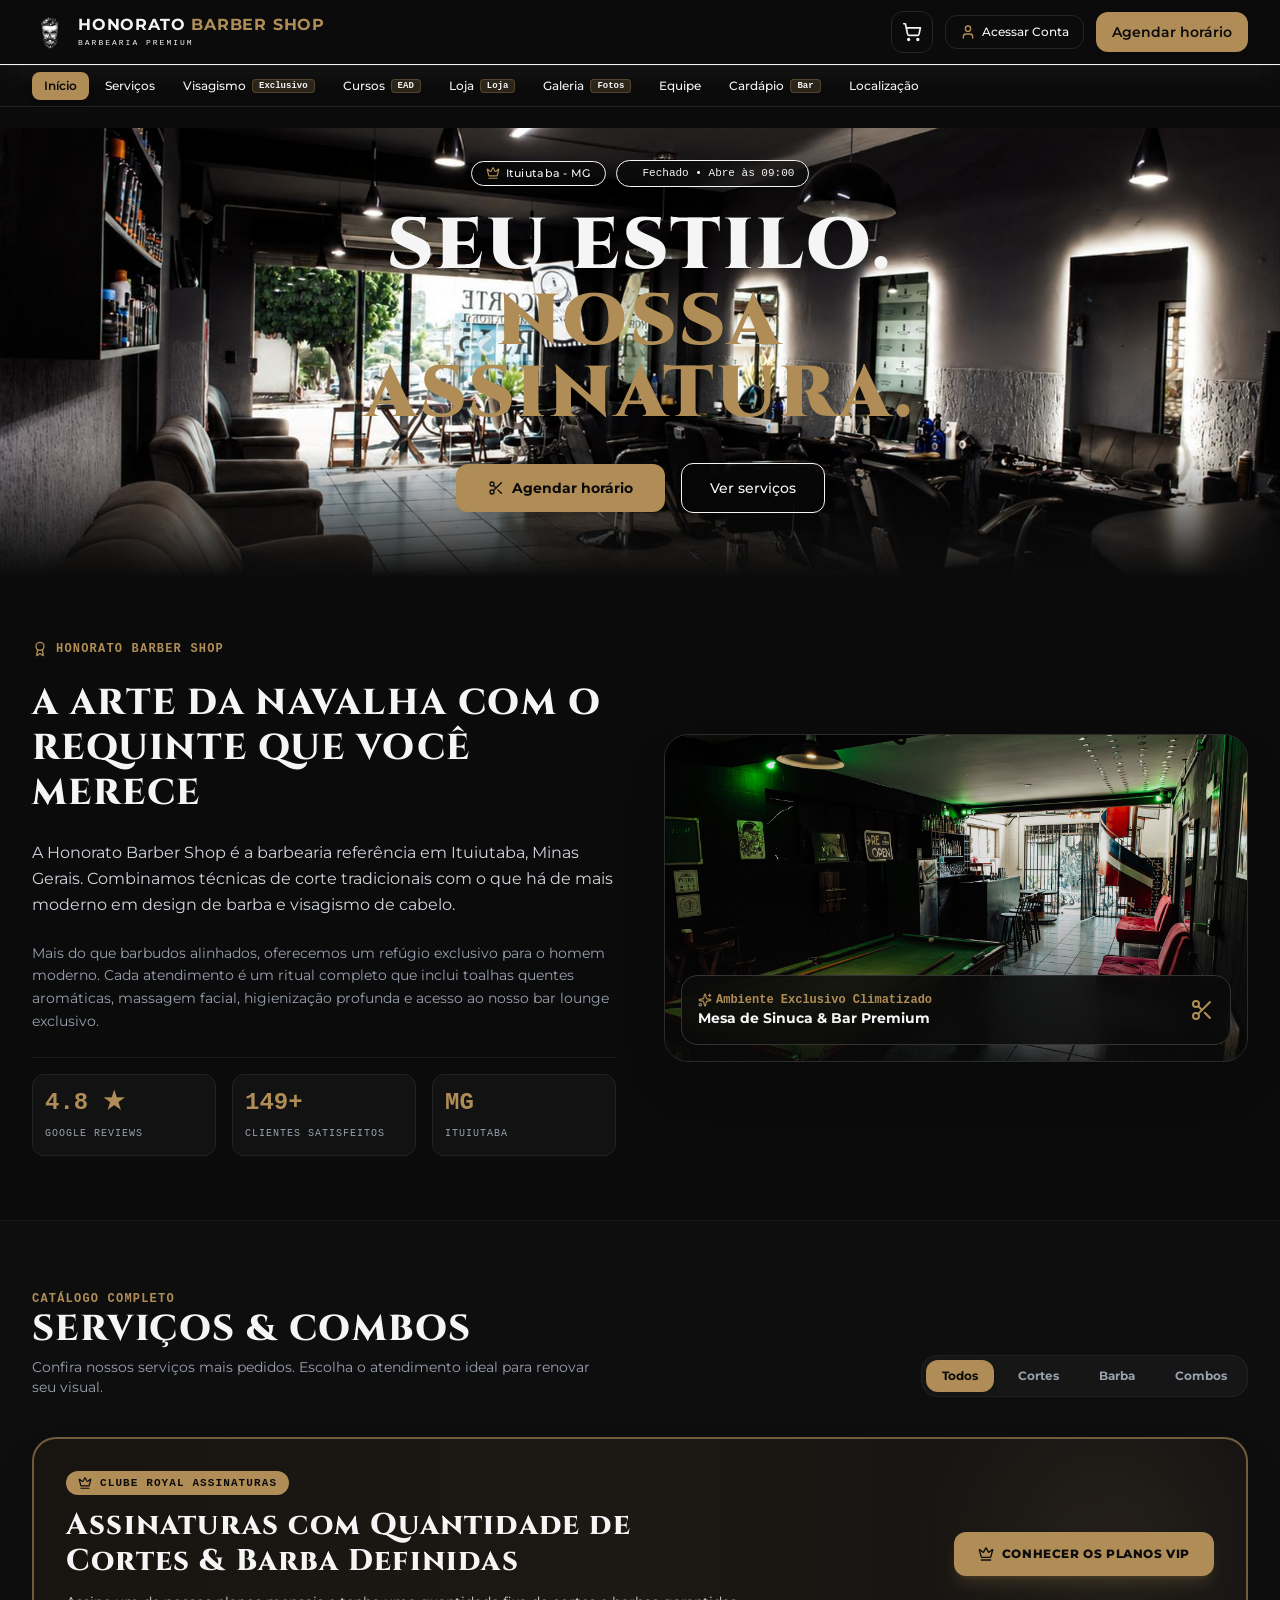
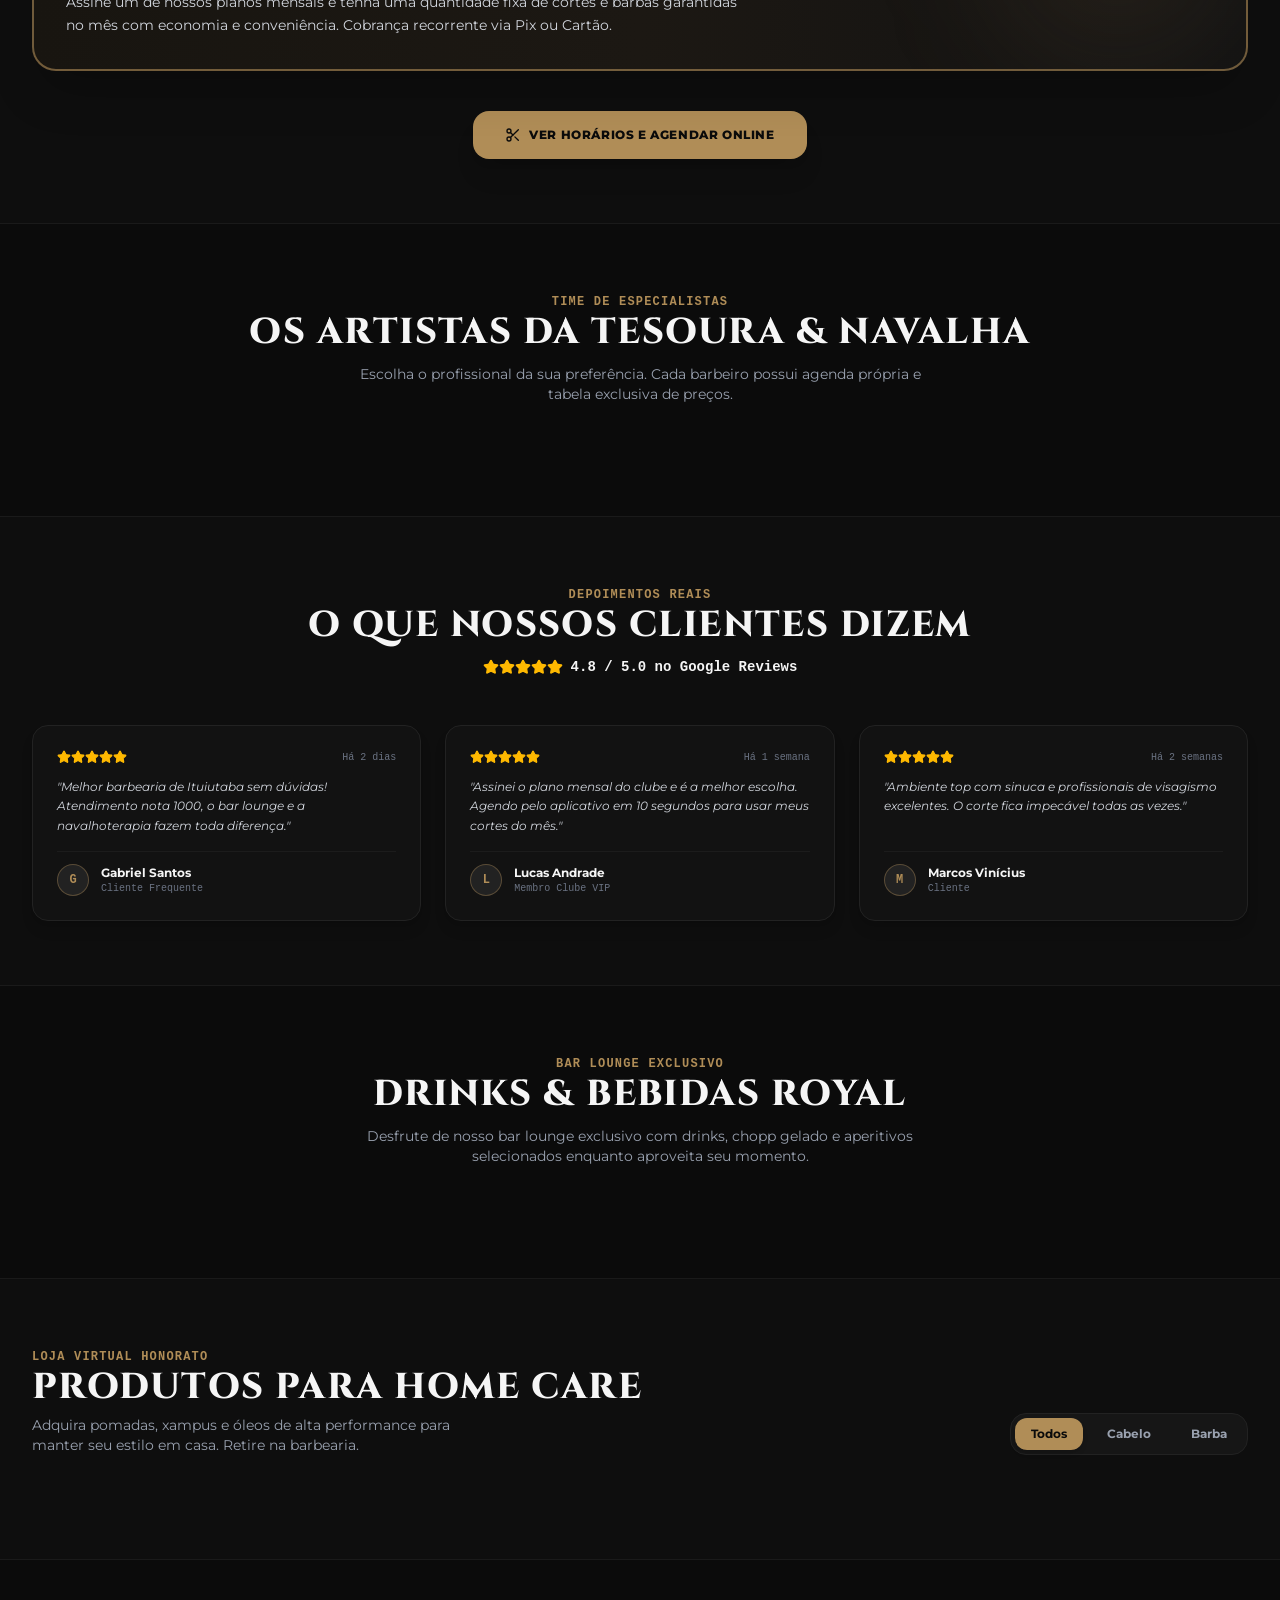
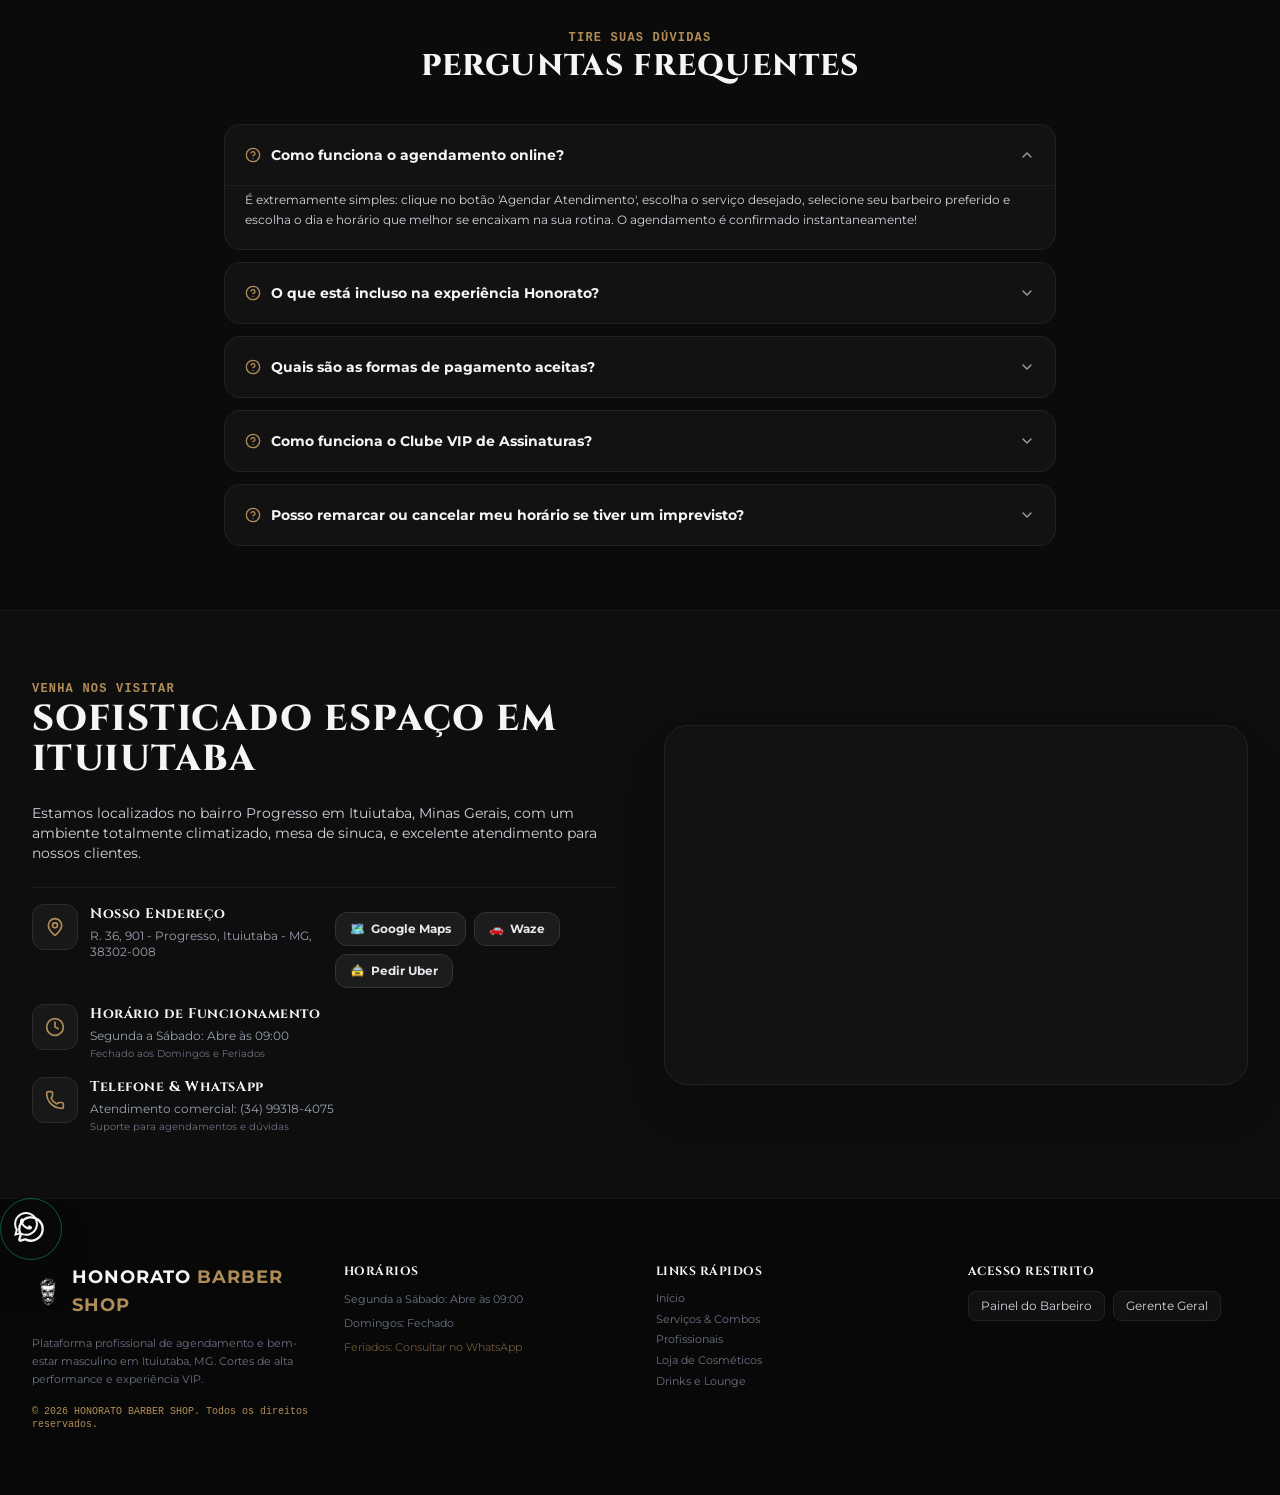
==== index.html @ 4c9d5aca "fix: adiciona fundo solido fixo no topo do site com altura e cor exatas" ====
<!doctype html>
<html lang="pt-BR" translate="no">
      <head>
    <!-- Google tag (gtag.js) -->
    <script async src="https://www.googletagmanager.com/gtag/js?id=AW-18021060093"></script>
    <script>
      window.dataLayer = window.dataLayer || [];
      function gtag(){dataLayer.push(arguments);}
      gtag('js', new Date());

      gtag('config', 'AW-18021060093');
    </script>

          <meta name="google" content="notranslate">
    <meta charset="UTF-8" />
    <meta name="viewport" content="width=device-width, initial-scale=1.0" />
    <title>Honorato Barber Shop | Barbearia Premium</title>
    <meta name="description" content="Barbearia Premium em Ituiutaba - MG. Agendamento online pontual, bar lounge exclusivo com sinuca, serviços de corte e barba e Clube VIP por assinatura." />
    <meta name="keywords" content="barbearia, Ituiutaba, corte de cabelo, barba, bar lounge, sinuca, Honorato Barber Shop, agendamento online" />
    <meta name="author" content="Honorato Barber Shop" />

    <!-- Open Graph / Redes Sociais & WhatsApp -->
    <meta property="og:type" content="website" />
    <meta property="og:title" content="Honorato Barber Shop | Barbearia Premium" />
    <meta property="og:description" content="Barbearia Premium em Ituiutaba - MG. Agendamento online pontual, bar lounge exclusivo com sinuca e Clube VIP por assinatura." />
    <meta property="og:image" content="/logo.png" />
    <meta property="og:locale" content="pt_BR" />

    <!-- Twitter Card -->
    <meta name="twitter:card" content="summary_large_image" />
    <meta name="twitter:title" content="Honorato Barber Shop | Barbearia Premium" />
    <meta name="twitter:description" content="Barbearia Premium em Ituiutaba - MG. Agendamento online pontual, bar lounge exclusivo com sinuca e Clube VIP por assinatura." />
    <meta name="twitter:image" content="/logo.png" />

    <!-- Configurações para instalar como App no Celular (PWA) -->
    <link rel="manifest" href="/manifest.json" />
    <meta name="mobile-web-app-capable" content="yes" />
    <meta name="apple-mobile-web-app-capable" content="yes" />
    <meta name="apple-mobile-web-app-status-bar-style" content="black-translucent" />
    <meta name="theme-color" content="#0B0B0B" />
    <link rel="icon" href="/favicon.ico" />
    <link rel="icon" type="image/png" href="/logo.png" />
    <link rel="apple-touch-icon" href="/logo.png" />
    <script type="module" crossorigin src="/assets/index-CokOjzJx.js"></script>
    <link rel="stylesheet" crossorigin href="/assets/index-Dwa3IuTV.css">
    <style>
      html, body {
        overflow-x: clip;
        max-width: 100vw;
        width: 100%;
        position: relative;
        margin: 0;
        padding: 0;
      }
      #root {
        overflow-x: clip;
        max-width: 100vw;
        width: 100%;
        position: relative;
      }
      *, *::before, *::after {
        box-sizing: border-box;
      }
      /* Efeito vidro fosco do cabecalho com backdrop-blur ativo ao rolar */
      #main-navbar {
        backdrop-filter: blur(12px) !important;
        -webkit-backdrop-filter: blur(12px) !important;
      }
      /* Fundo solido fixo no topo do site para o cabecalho no estado inicial */
      #top-header-solid-bg {
        width: 100% !important;
        height: 128px !important;
        background-color: #0B0B0B !important;
        display: block !important;
        position: relative !important;
        z-index: 10 !important;
      }
      @media (max-width: 640px) {
        #top-header-solid-bg {
          height: 112px !important;
        }
      }
      /* Espacamento do cabecalho duplo garantido para todas as abas fora a home */
      main.site-content-page.view-not-home {
        padding-top: 140px !important;
      }
      @media (min-width: 768px) {
        main.site-content-page.view-not-home {
          padding-top: 148px !important;
        }
      }
      @media (min-width: 1024px) {
        main.site-content-page.view-not-home {
          padding-top: 152px !important;
        }
      }
      main.site-content-page.view-home {
        padding-top: 0 !important;
      }
    </style>
  </head>
  <body>
    <div id="root"></div>
  </body>
</html>
---- assets/index-Dwa3IuTV.css ----
@import"https://fonts.googleapis.com/css2?family=Cinzel:wght@400;500;600;700;800;900&family=Cormorant+Garamond:ital,wght@0,300;0,400;0,500;0,600;0,700;1,300;1,400&family=Montserrat:ital,wght@0,300;0,400;0,500;0,600;0,700;1,400&display=swap";/*! tailwindcss v4.1.14 | MIT License | https://tailwindcss.com */@layer properties{@supports (((-webkit-hyphens:none)) and (not (margin-trim:inline))) or ((-moz-orient:inline) and (not (color:rgb(from red r g b)))){*,:before,:after,::backdrop{--tw-translate-x:0;--tw-translate-y:0;--tw-translate-z:0;--tw-scale-x:1;--tw-scale-y:1;--tw-scale-z:1;--tw-rotate-x:initial;--tw-rotate-y:initial;--tw-rotate-z:initial;--tw-skew-x:initial;--tw-skew-y:initial;--tw-space-y-reverse:0;--tw-space-x-reverse:0;--tw-divide-y-reverse:0;--tw-border-style:solid;--tw-gradient-position:initial;--tw-gradient-from:#0000;--tw-gradient-via:#0000;--tw-gradient-to:#0000;--tw-gradient-stops:initial;--tw-gradient-via-stops:initial;--tw-gradient-from-position:0%;--tw-gradient-via-position:50%;--tw-gradient-to-position:100%;--tw-leading:initial;--tw-font-weight:initial;--tw-tracking:initial;--tw-shadow:0 0 #0000;--tw-shadow-color:initial;--tw-shadow-alpha:100%;--tw-inset-shadow:0 0 #0000;--tw-inset-shadow-color:initial;--tw-inset-shadow-alpha:100%;--tw-ring-color:initial;--tw-ring-shadow:0 0 #0000;--tw-inset-ring-color:initial;--tw-inset-ring-shadow:0 0 #0000;--tw-ring-inset:initial;--tw-ring-offset-width:0px;--tw-ring-offset-color:#fff;--tw-ring-offset-shadow:0 0 #0000;--tw-outline-style:solid;--tw-blur:initial;--tw-brightness:initial;--tw-contrast:initial;--tw-grayscale:initial;--tw-hue-rotate:initial;--tw-invert:initial;--tw-opacity:initial;--tw-saturate:initial;--tw-sepia:initial;--tw-drop-shadow:initial;--tw-drop-shadow-color:initial;--tw-drop-shadow-alpha:100%;--tw-drop-shadow-size:initial;--tw-backdrop-blur:initial;--tw-backdrop-brightness:initial;--tw-backdrop-contrast:initial;--tw-backdrop-grayscale:initial;--tw-backdrop-hue-rotate:initial;--tw-backdrop-invert:initial;--tw-backdrop-opacity:initial;--tw-backdrop-saturate:initial;--tw-backdrop-sepia:initial;--tw-duration:initial;--tw-ease:initial}}}@layer theme{:root,:host{--font-sans:"Montserrat",ui-sans-serif,system-ui,sans-serif;--font-serif:"Cormorant Garamond",Georgia,serif;--font-mono:ui-monospace,SFMono-Regular,Menlo,Monaco,Consolas,"Liberation Mono","Courier New",monospace;--color-red-200:oklch(88.5% .062 18.334);--color-red-300:oklch(80.8% .114 19.571);--color-red-400:oklch(70.4% .191 22.216);--color-red-500:oklch(63.7% .237 25.331);--color-red-600:oklch(57.7% .245 27.325);--color-red-800:oklch(44.4% .177 26.899);--color-red-900:oklch(39.6% .141 25.723);--color-red-950:oklch(25.8% .092 26.042);--color-amber-100:oklch(96.2% .059 95.617);--color-amber-300:oklch(87.9% .169 91.605);--color-amber-400:oklch(82.8% .189 84.429);--color-amber-500:oklch(76.9% .188 70.08);--color-amber-800:oklch(47.3% .137 46.201);--color-amber-900:oklch(41.4% .112 45.904);--color-amber-950:oklch(27.9% .077 45.635);--color-yellow-200:oklch(94.5% .129 101.54);--color-yellow-400:oklch(85.2% .199 91.936);--color-yellow-500:oklch(79.5% .184 86.047);--color-yellow-600:oklch(68.1% .162 75.834);--color-yellow-800:oklch(47.6% .114 61.907);--color-yellow-900:oklch(42.1% .095 57.708);--color-yellow-950:oklch(28.6% .066 53.813);--color-green-400:oklch(79.2% .209 151.711);--color-green-500:oklch(72.3% .219 149.579);--color-green-600:oklch(62.7% .194 149.214);--color-green-700:oklch(52.7% .154 150.069);--color-green-800:oklch(44.8% .119 151.328);--color-green-900:oklch(39.3% .095 152.535);--color-green-950:oklch(26.6% .065 152.934);--color-emerald-100:oklch(95% .052 163.051);--color-emerald-200:oklch(90.5% .093 164.15);--color-emerald-300:oklch(84.5% .143 164.978);--color-emerald-400:oklch(76.5% .177 163.223);--color-emerald-500:oklch(69.6% .17 162.48);--color-emerald-600:oklch(59.6% .145 163.225);--color-emerald-800:oklch(43.2% .095 166.913);--color-emerald-900:oklch(37.8% .077 168.94);--color-emerald-950:oklch(26.2% .051 172.552);--color-blue-100:oklch(93.2% .032 255.585);--color-blue-300:oklch(80.9% .105 251.813);--color-blue-400:oklch(70.7% .165 254.624);--color-blue-500:oklch(62.3% .214 259.815);--color-blue-700:oklch(48.8% .243 264.376);--color-blue-900:oklch(37.9% .146 265.522);--color-blue-950:oklch(28.2% .091 267.935);--color-indigo-100:oklch(93% .034 272.788);--color-indigo-300:oklch(78.5% .115 274.713);--color-indigo-400:oklch(67.3% .182 276.935);--color-indigo-500:oklch(58.5% .233 277.117);--color-indigo-700:oklch(45.7% .24 277.023);--color-indigo-900:oklch(35.9% .144 278.697);--color-indigo-950:oklch(25.7% .09 281.288);--color-purple-400:oklch(71.4% .203 305.504);--color-purple-500:oklch(62.7% .265 303.9);--color-gray-100:oklch(96.7% .003 264.542);--color-gray-200:oklch(92.8% .006 264.531);--color-gray-300:oklch(87.2% .01 258.338);--color-gray-400:oklch(70.7% .022 261.325);--color-gray-500:oklch(55.1% .027 264.364);--color-gray-600:oklch(44.6% .03 256.802);--color-gray-700:oklch(37.3% .034 259.733);--color-gray-800:oklch(27.8% .033 256.848);--color-neutral-800:oklch(26.9% 0 0);--color-neutral-900:oklch(20.5% 0 0);--color-black:#0b0b0b;--color-white:#f5f5f5;--spacing:.25rem;--container-xs:20rem;--container-sm:24rem;--container-md:28rem;--container-lg:32rem;--container-xl:36rem;--container-2xl:42rem;--container-4xl:56rem;--container-5xl:64rem;--container-7xl:80rem;--text-xs:.75rem;--text-xs--line-height:calc(1/.75);--text-sm:.875rem;--text-sm--line-height:calc(1.25/.875);--text-base:1rem;--text-base--line-height: 1.5 ;--text-lg:1.125rem;--text-lg--line-height:calc(1.75/1.125);--text-xl:1.25rem;--text-xl--line-height:calc(1.75/1.25);--text-2xl:1.5rem;--text-2xl--line-height:calc(2/1.5);--text-3xl:1.875rem;--text-3xl--line-height: 1.2 ;--text-4xl:2.25rem;--text-4xl--line-height:calc(2.5/2.25);--text-6xl:3.75rem;--text-6xl--line-height:1;--text-7xl:4.5rem;--text-7xl--line-height:1;--font-weight-normal:400;--font-weight-medium:500;--font-weight-semibold:600;--font-weight-bold:700;--font-weight-extrabold:800;--font-weight-black:900;--tracking-tighter:-.05em;--tracking-tight:-.025em;--tracking-wide:.025em;--tracking-wider:.05em;--tracking-widest:.1em;--leading-tight:1.25;--leading-normal:1.5;--leading-relaxed:1.625;--radius-sm:.25rem;--radius-md:.375rem;--radius-lg:.5rem;--radius-xl:.75rem;--radius-2xl:1rem;--radius-3xl:1.5rem;--ease-out:cubic-bezier(0,0,.2,1);--animate-spin:spin 1s linear infinite;--animate-ping:ping 1s cubic-bezier(0,0,.2,1)infinite;--animate-pulse:pulse 2s cubic-bezier(.4,0,.6,1)infinite;--animate-bounce:bounce 1s infinite;--blur-sm:8px;--blur-md:12px;--blur-2xl:40px;--blur-3xl:64px;--aspect-video:16/9;--default-transition-duration:.15s;--default-transition-timing-function:cubic-bezier(.4,0,.2,1);--default-font-family:var(--font-sans);--default-mono-font-family:var(--font-mono)}}@layer base{*,:after,:before,::backdrop{box-sizing:border-box;border:0 solid;margin:0;padding:0}::file-selector-button{box-sizing:border-box;border:0 solid;margin:0;padding:0}html,:host{-webkit-text-size-adjust:100%;-moz-tab-size:4;tab-size:4;line-height:1.5;font-family:var(--default-font-family,ui-sans-serif,system-ui,sans-serif,"Apple Color Emoji","Segoe UI Emoji","Segoe UI Symbol","Noto Color Emoji");font-feature-settings:var(--default-font-feature-settings,normal);font-variation-settings:var(--default-font-variation-settings,normal);-webkit-tap-highlight-color:transparent}hr{height:0;color:inherit;border-top-width:1px}abbr:where([title]){-webkit-text-decoration:underline dotted;text-decoration:underline dotted}h1,h2,h3,h4,h5,h6{font-size:inherit;font-weight:inherit}a{color:inherit;-webkit-text-decoration:inherit;text-decoration:inherit}b,strong{font-weight:bolder}code,kbd,samp,pre{font-family:var(--default-mono-font-family,ui-monospace,SFMono-Regular,Menlo,Monaco,Consolas,"Liberation Mono","Courier New",monospace);font-feature-settings:var(--default-mono-font-feature-settings,normal);font-variation-settings:var(--default-mono-font-variation-settings,normal);font-size:1em}small{font-size:80%}sub,sup{vertical-align:baseline;font-size:75%;line-height:0;position:relative}sub{bottom:-.25em}sup{top:-.5em}table{text-indent:0;border-color:inherit;border-collapse:collapse}:-moz-focusring{outline:auto}progress{vertical-align:baseline}summary{display:list-item}ol,ul,menu{list-style:none}img,svg,video,canvas,audio,iframe,embed,object{vertical-align:middle;display:block}img,video{max-width:100%;height:auto}button,input,select,optgroup,textarea{font:inherit;font-feature-settings:inherit;font-variation-settings:inherit;letter-spacing:inherit;color:inherit;opacity:1;background-color:#0000;border-radius:0}::file-selector-button{font:inherit;font-feature-settings:inherit;font-variation-settings:inherit;letter-spacing:inherit;color:inherit;opacity:1;background-color:#0000;border-radius:0}:where(select:is([multiple],[size])) optgroup{font-weight:bolder}:where(select:is([multiple],[size])) optgroup option{padding-inline-start:20px}::file-selector-button{margin-inline-end:4px}::placeholder{opacity:1}@supports (not ((-webkit-appearance:-apple-pay-button))) or (contain-intrinsic-size:1px){::placeholder{color:currentColor}@supports (color:color-mix(in lab,red,red)){::placeholder{color:color-mix(in oklab,currentcolor 50%,transparent)}}}textarea{resize:vertical}::-webkit-search-decoration{-webkit-appearance:none}::-webkit-date-and-time-value{min-height:1lh;text-align:inherit}::-webkit-datetime-edit{display:inline-flex}::-webkit-datetime-edit-fields-wrapper{padding:0}::-webkit-datetime-edit{padding-block:0}::-webkit-datetime-edit-year-field{padding-block:0}::-webkit-datetime-edit-month-field{padding-block:0}::-webkit-datetime-edit-day-field{padding-block:0}::-webkit-datetime-edit-hour-field{padding-block:0}::-webkit-datetime-edit-minute-field{padding-block:0}::-webkit-datetime-edit-second-field{padding-block:0}::-webkit-datetime-edit-millisecond-field{padding-block:0}::-webkit-datetime-edit-meridiem-field{padding-block:0}::-webkit-calendar-picker-indicator{line-height:1}:-moz-ui-invalid{box-shadow:none}button,input:where([type=button],[type=reset],[type=submit]){-webkit-appearance:button;-moz-appearance:button;appearance:button}::file-selector-button{-webkit-appearance:button;-moz-appearance:button;appearance:button}::-webkit-inner-spin-button{height:auto}::-webkit-outer-spin-button{height:auto}[hidden]:where(:not([hidden=until-found])){display:none!important}}@layer components;@layer utilities{.pointer-events-none{pointer-events:none}.absolute{position:absolute}.fixed{position:fixed}.relative{position:relative}.sticky{position:sticky}.inset-0{inset:calc(var(--spacing)*0)}.inset-y-0{inset-block:calc(var(--spacing)*0)}.-top-1{top:calc(var(--spacing)*-1)}.-top-3{top:calc(var(--spacing)*-3)}.top-0{top:calc(var(--spacing)*0)}.top-1\/2{top:50%}.top-2\.5{top:calc(var(--spacing)*2.5)}.top-3{top:calc(var(--spacing)*3)}.top-3\.5{top:calc(var(--spacing)*3.5)}.top-4{top:calc(var(--spacing)*4)}.top-6{top:calc(var(--spacing)*6)}.-right-1{right:calc(var(--spacing)*-1)}.-right-12{right:calc(var(--spacing)*-12)}.right-0{right:calc(var(--spacing)*0)}.right-3{right:calc(var(--spacing)*3)}.right-4{right:calc(var(--spacing)*4)}.right-6{right:calc(var(--spacing)*6)}.right-14{right:calc(var(--spacing)*14)}.-bottom-1{bottom:calc(var(--spacing)*-1)}.-bottom-12{bottom:calc(var(--spacing)*-12)}.bottom-0{bottom:calc(var(--spacing)*0)}.bottom-3{bottom:calc(var(--spacing)*3)}.bottom-4{bottom:calc(var(--spacing)*4)}.bottom-6{bottom:calc(var(--spacing)*6)}.left-0{left:calc(var(--spacing)*0)}.left-1\/2{left:50%}.left-2\.5{left:calc(var(--spacing)*2.5)}.left-3{left:calc(var(--spacing)*3)}.left-4{left:calc(var(--spacing)*4)}.z-10{z-index:10}.z-30{z-index:30}.z-40{z-index:40}.z-50{z-index:50}.z-\[100\]{z-index:100}.z-\[110\]{z-index:110}.z-\[120\]{z-index:120}.z-\[9999\]{z-index:9999}.col-span-1{grid-column:span 1/span 1}.col-span-full{grid-column:1/-1}.m-auto{margin:auto}.mx-auto{margin-inline:auto}.my-2{margin-block:calc(var(--spacing)*2)}.my-4{margin-block:calc(var(--spacing)*4)}.my-8{margin-block:calc(var(--spacing)*8)}.mt-0\.5{margin-top:calc(var(--spacing)*.5)}.mt-1{margin-top:calc(var(--spacing)*1)}.mt-1\.5{margin-top:calc(var(--spacing)*1.5)}.mt-2{margin-top:calc(var(--spacing)*2)}.mt-3{margin-top:calc(var(--spacing)*3)}.mt-4{margin-top:calc(var(--spacing)*4)}.mt-5{margin-top:calc(var(--spacing)*5)}.mt-6{margin-top:calc(var(--spacing)*6)}.mt-8{margin-top:calc(var(--spacing)*8)}.mt-10{margin-top:calc(var(--spacing)*10)}.mb-1{margin-bottom:calc(var(--spacing)*1)}.mb-1\.5{margin-bottom:calc(var(--spacing)*1.5)}.mb-2{margin-bottom:calc(var(--spacing)*2)}.mb-3{margin-bottom:calc(var(--spacing)*3)}.mb-4{margin-bottom:calc(var(--spacing)*4)}.mb-6{margin-bottom:calc(var(--spacing)*6)}.mb-8{margin-bottom:calc(var(--spacing)*8)}.mb-10{margin-bottom:calc(var(--spacing)*10)}.mb-12{margin-bottom:calc(var(--spacing)*12)}.ml-1{margin-left:calc(var(--spacing)*1)}.ml-1\.5{margin-left:calc(var(--spacing)*1.5)}.ml-2{margin-left:calc(var(--spacing)*2)}.ml-3{margin-left:calc(var(--spacing)*3)}.ml-auto{margin-left:auto}.line-clamp-1{-webkit-line-clamp:1;-webkit-box-orient:vertical;display:-webkit-box;overflow:hidden}.line-clamp-2{-webkit-line-clamp:2;-webkit-box-orient:vertical;display:-webkit-box;overflow:hidden}.line-clamp-3{-webkit-line-clamp:3;-webkit-box-orient:vertical;display:-webkit-box;overflow:hidden}.block{display:block}.flex{display:flex}.grid{display:grid}.hidden{display:none}.inline{display:inline}.inline-block{display:inline-block}.inline-flex{display:inline-flex}.table{display:table}.aspect-square{aspect-ratio:1}.aspect-video{aspect-ratio:var(--aspect-video)}.h-1{height:calc(var(--spacing)*1)}.h-1\.5{height:calc(var(--spacing)*1.5)}.h-2{height:calc(var(--spacing)*2)}.h-2\.5{height:calc(var(--spacing)*2.5)}.h-3{height:calc(var(--spacing)*3)}.h-3\.5{height:calc(var(--spacing)*3.5)}.h-4{height:calc(var(--spacing)*4)}.h-5{height:calc(var(--spacing)*5)}.h-6{height:calc(var(--spacing)*6)}.h-7{height:calc(var(--spacing)*7)}.h-8{height:calc(var(--spacing)*8)}.h-9{height:calc(var(--spacing)*9)}.h-10{height:calc(var(--spacing)*10)}.h-12{height:calc(var(--spacing)*12)}.h-14{height:calc(var(--spacing)*14)}.h-16{height:calc(var(--spacing)*16)}.h-20{height:calc(var(--spacing)*20)}.h-24{height:calc(var(--spacing)*24)}.h-28{height:calc(var(--spacing)*28)}.h-32{height:calc(var(--spacing)*32)}.h-40{height:calc(var(--spacing)*40)}.h-44{height:calc(var(--spacing)*44)}.h-48{height:calc(var(--spacing)*48)}.h-52{height:calc(var(--spacing)*52)}.h-64{height:calc(var(--spacing)*64)}.h-72{height:calc(var(--spacing)*72)}.h-96{height:calc(var(--spacing)*96)}.h-\[1px\]{height:1px}.h-\[360px\]{height:360px}.h-fit{height:fit-content}.h-full{height:100%}.max-h-32{max-height:calc(var(--spacing)*32)}.max-h-40{max-height:calc(var(--spacing)*40)}.max-h-56{max-height:calc(var(--spacing)*56)}.max-h-\[70vh\]{max-height:70vh}.max-h-\[90vh\]{max-height:90vh}.max-h-\[140px\]{max-height:140px}.max-h-\[150px\]{max-height:150px}.max-h-\[180px\]{max-height:180px}.max-h-\[220px\]{max-height:220px}.min-h-\[30px\]{min-height:30px}.min-h-\[38px\]{min-height:38px}.min-h-\[48px\]{min-height:48px}.min-h-\[80vh\]{min-height:80vh}.min-h-\[92vh\]{min-height:92vh}.min-h-\[450px\]{min-height:450px}.min-h-\[460px\]{min-height:460px}.min-h-\[480px\]{min-height:480px}.min-h-screen{min-height:100vh}.w-1{width:calc(var(--spacing)*1)}.w-1\.5{width:calc(var(--spacing)*1.5)}.w-2{width:calc(var(--spacing)*2)}.w-2\.5{width:calc(var(--spacing)*2.5)}.w-3{width:calc(var(--spacing)*3)}.w-3\.5{width:calc(var(--spacing)*3.5)}.w-4{width:calc(var(--spacing)*4)}.w-5{width:calc(var(--spacing)*5)}.w-6{width:calc(var(--spacing)*6)}.w-7{width:calc(var(--spacing)*7)}.w-8{width:calc(var(--spacing)*8)}.w-9{width:calc(var(--spacing)*9)}.w-10{width:calc(var(--spacing)*10)}.w-12{width:calc(var(--spacing)*12)}.w-14{width:calc(var(--spacing)*14)}.w-16{width:calc(var(--spacing)*16)}.w-20{width:calc(var(--spacing)*20)}.w-24{width:calc(var(--spacing)*24)}.w-28{width:calc(var(--spacing)*28)}.w-32{width:calc(var(--spacing)*32)}.w-40{width:calc(var(--spacing)*40)}.w-44{width:calc(var(--spacing)*44)}.w-52{width:calc(var(--spacing)*52)}.w-64{width:calc(var(--spacing)*64)}.w-72{width:calc(var(--spacing)*72)}.w-96{width:calc(var(--spacing)*96)}.w-\[1px\]{width:1px}.w-\[70px\]{width:70px}.w-\[115px\]{width:115px}.w-fit{width:fit-content}.w-full{width:100%}.w-px{width:1px}.max-w-2xl{max-width:var(--container-2xl)}.max-w-4xl{max-width:var(--container-4xl)}.max-w-5xl{max-width:var(--container-5xl)}.max-w-7xl{max-width:var(--container-7xl)}.max-w-\[120px\]{max-width:120px}.max-w-\[150px\]{max-width:150px}.max-w-\[180px\]{max-width:180px}.max-w-\[200px\]{max-width:200px}.max-w-\[240px\]{max-width:240px}.max-w-lg{max-width:var(--container-lg)}.max-w-md{max-width:var(--container-md)}.max-w-sm{max-width:var(--container-sm)}.max-w-xl{max-width:var(--container-xl)}.max-w-xs{max-width:var(--container-xs)}.min-w-0{min-width:calc(var(--spacing)*0)}.min-w-\[12px\]{min-width:12px}.min-w-\[65px\]{min-width:65px}.min-w-\[70px\]{min-width:70px}.min-w-\[800px\]{min-width:800px}.flex-1{flex:1}.shrink-0{flex-shrink:0}.flex-grow{flex-grow:1}.border-collapse{border-collapse:collapse}.-translate-x-1\/2{--tw-translate-x: -50% ;translate:var(--tw-translate-x)var(--tw-translate-y)}.-translate-x-full{--tw-translate-x:-100%;translate:var(--tw-translate-x)var(--tw-translate-y)}.translate-x-0{--tw-translate-x:calc(var(--spacing)*0);translate:var(--tw-translate-x)var(--tw-translate-y)}.translate-x-1{--tw-translate-x:calc(var(--spacing)*1);translate:var(--tw-translate-x)var(--tw-translate-y)}.-translate-y-1\/2{--tw-translate-y: -50% ;translate:var(--tw-translate-x)var(--tw-translate-y)}.scale-90{--tw-scale-x:90%;--tw-scale-y:90%;--tw-scale-z:90%;scale:var(--tw-scale-x)var(--tw-scale-y)}.scale-105{--tw-scale-x:105%;--tw-scale-y:105%;--tw-scale-z:105%;scale:var(--tw-scale-x)var(--tw-scale-y)}.-rotate-90{rotate:-90deg}.rotate-180{rotate:180deg}.transform{transform:var(--tw-rotate-x,)var(--tw-rotate-y,)var(--tw-rotate-z,)var(--tw-skew-x,)var(--tw-skew-y,)}.animate-bounce{animation:var(--animate-bounce)}.animate-ping{animation:var(--animate-ping)}.animate-pulse{animation:var(--animate-pulse)}.animate-spin{animation:var(--animate-spin)}.cursor-not-allowed{cursor:not-allowed}.cursor-pointer{cursor:pointer}.resize-none{resize:none}.list-disc{list-style-type:disc}.appearance-none{-webkit-appearance:none;-moz-appearance:none;appearance:none}.grid-cols-1{grid-template-columns:repeat(1,minmax(0,1fr))}.grid-cols-2{grid-template-columns:repeat(2,minmax(0,1fr))}.grid-cols-3{grid-template-columns:repeat(3,minmax(0,1fr))}.grid-cols-4{grid-template-columns:repeat(4,minmax(0,1fr))}.grid-cols-\[100px_repeat\(6\,1fr\)\]{grid-template-columns:100px repeat(6,1fr)}.grid-cols-\[100px_repeat\(auto-fit\,minmax\(180px\,1fr\)\)\]{grid-template-columns:100px repeat(auto-fit,minmax(180px,1fr))}.flex-col{flex-direction:column}.flex-wrap{flex-wrap:wrap}.items-baseline{align-items:baseline}.items-center{align-items:center}.items-end{align-items:flex-end}.items-start{align-items:flex-start}.items-stretch{align-items:stretch}.justify-around{justify-content:space-around}.justify-between{justify-content:space-between}.justify-center{justify-content:center}.justify-end{justify-content:flex-end}.justify-start{justify-content:flex-start}.gap-0\.5{gap:calc(var(--spacing)*.5)}.gap-1{gap:calc(var(--spacing)*1)}.gap-1\.5{gap:calc(var(--spacing)*1.5)}.gap-2{gap:calc(var(--spacing)*2)}.gap-2\.5{gap:calc(var(--spacing)*2.5)}.gap-3{gap:calc(var(--spacing)*3)}.gap-3\.5{gap:calc(var(--spacing)*3.5)}.gap-4{gap:calc(var(--spacing)*4)}.gap-5{gap:calc(var(--spacing)*5)}.gap-6{gap:calc(var(--spacing)*6)}.gap-8{gap:calc(var(--spacing)*8)}.gap-12{gap:calc(var(--spacing)*12)}:where(.space-y-0\.5>:not(:last-child)){--tw-space-y-reverse:0;margin-block-start:calc(calc(var(--spacing)*.5)*var(--tw-space-y-reverse));margin-block-end:calc(calc(var(--spacing)*.5)*calc(1 - var(--tw-space-y-reverse)))}:where(.space-y-1>:not(:last-child)){--tw-space-y-reverse:0;margin-block-start:calc(calc(var(--spacing)*1)*var(--tw-space-y-reverse));margin-block-end:calc(calc(var(--spacing)*1)*calc(1 - var(--tw-space-y-reverse)))}:where(.space-y-1\.5>:not(:last-child)){--tw-space-y-reverse:0;margin-block-start:calc(calc(var(--spacing)*1.5)*var(--tw-space-y-reverse));margin-block-end:calc(calc(var(--spacing)*1.5)*calc(1 - var(--tw-space-y-reverse)))}:where(.space-y-2>:not(:last-child)){--tw-space-y-reverse:0;margin-block-start:calc(calc(var(--spacing)*2)*var(--tw-space-y-reverse));margin-block-end:calc(calc(var(--spacing)*2)*calc(1 - var(--tw-space-y-reverse)))}:where(.space-y-2\.5>:not(:last-child)){--tw-space-y-reverse:0;margin-block-start:calc(calc(var(--spacing)*2.5)*var(--tw-space-y-reverse));margin-block-end:calc(calc(var(--spacing)*2.5)*calc(1 - var(--tw-space-y-reverse)))}:where(.space-y-3>:not(:last-child)){--tw-space-y-reverse:0;margin-block-start:calc(calc(var(--spacing)*3)*var(--tw-space-y-reverse));margin-block-end:calc(calc(var(--spacing)*3)*calc(1 - var(--tw-space-y-reverse)))}:where(.space-y-3\.5>:not(:last-child)){--tw-space-y-reverse:0;margin-block-start:calc(calc(var(--spacing)*3.5)*var(--tw-space-y-reverse));margin-block-end:calc(calc(var(--spacing)*3.5)*calc(1 - var(--tw-space-y-reverse)))}:where(.space-y-4>:not(:last-child)){--tw-space-y-reverse:0;margin-block-start:calc(calc(var(--spacing)*4)*var(--tw-space-y-reverse));margin-block-end:calc(calc(var(--spacing)*4)*calc(1 - var(--tw-space-y-reverse)))}:where(.space-y-5>:not(:last-child)){--tw-space-y-reverse:0;margin-block-start:calc(calc(var(--spacing)*5)*var(--tw-space-y-reverse));margin-block-end:calc(calc(var(--spacing)*5)*calc(1 - var(--tw-space-y-reverse)))}:where(.space-y-6>:not(:last-child)){--tw-space-y-reverse:0;margin-block-start:calc(calc(var(--spacing)*6)*var(--tw-space-y-reverse));margin-block-end:calc(calc(var(--spacing)*6)*calc(1 - var(--tw-space-y-reverse)))}:where(.space-y-8>:not(:last-child)){--tw-space-y-reverse:0;margin-block-start:calc(calc(var(--spacing)*8)*var(--tw-space-y-reverse));margin-block-end:calc(calc(var(--spacing)*8)*calc(1 - var(--tw-space-y-reverse)))}.gap-x-3{column-gap:calc(var(--spacing)*3)}.gap-x-4{column-gap:calc(var(--spacing)*4)}.gap-x-5{column-gap:calc(var(--spacing)*5)}.gap-x-6{column-gap:calc(var(--spacing)*6)}:where(.space-x-2>:not(:last-child)){--tw-space-x-reverse:0;margin-inline-start:calc(calc(var(--spacing)*2)*var(--tw-space-x-reverse));margin-inline-end:calc(calc(var(--spacing)*2)*calc(1 - var(--tw-space-x-reverse)))}:where(.space-x-3>:not(:last-child)){--tw-space-x-reverse:0;margin-inline-start:calc(calc(var(--spacing)*3)*var(--tw-space-x-reverse));margin-inline-end:calc(calc(var(--spacing)*3)*calc(1 - var(--tw-space-x-reverse)))}:where(.space-x-4>:not(:last-child)){--tw-space-x-reverse:0;margin-inline-start:calc(calc(var(--spacing)*4)*var(--tw-space-x-reverse));margin-inline-end:calc(calc(var(--spacing)*4)*calc(1 - var(--tw-space-x-reverse)))}:where(.space-x-6>:not(:last-child)){--tw-space-x-reverse:0;margin-inline-start:calc(calc(var(--spacing)*6)*var(--tw-space-x-reverse));margin-inline-end:calc(calc(var(--spacing)*6)*calc(1 - var(--tw-space-x-reverse)))}.gap-y-1{row-gap:calc(var(--spacing)*1)}.gap-y-2{row-gap:calc(var(--spacing)*2)}:where(.divide-y>:not(:last-child)){--tw-divide-y-reverse:0;border-bottom-style:var(--tw-border-style);border-top-style:var(--tw-border-style);border-top-width:calc(1px*var(--tw-divide-y-reverse));border-bottom-width:calc(1px*calc(1 - var(--tw-divide-y-reverse)))}:where(.divide-\[\#1a1a1a\]>:not(:last-child)){border-color:#1a1a1a}:where(.divide-\[\#1c1c1c\]>:not(:last-child)){border-color:#1c1c1c}:where(.divide-\[\#1e1e1e\]>:not(:last-child)){border-color:#1e1e1e}:where(.divide-\[\#1f1f1f\]>:not(:last-child)){border-color:#1f1f1f}:where(.divide-\[\#161616\]>:not(:last-child)){border-color:#161616}.self-center{align-self:center}.self-start{align-self:flex-start}.self-stretch{align-self:stretch}.truncate{text-overflow:ellipsis;white-space:nowrap;overflow:hidden}.overflow-hidden{overflow:hidden}.overflow-x-auto{overflow-x:auto}.overflow-x-hidden{overflow-x:hidden}.overflow-y-auto{overflow-y:auto}.rounded{border-radius:.25rem}.rounded-2xl{border-radius:var(--radius-2xl)}.rounded-3xl{border-radius:var(--radius-3xl)}.rounded-full{border-radius:3.40282e38px}.rounded-lg{border-radius:var(--radius-lg)}.rounded-md{border-radius:var(--radius-md)}.rounded-sm{border-radius:var(--radius-sm)}.rounded-xl{border-radius:var(--radius-xl)}.rounded-bl-full{border-bottom-left-radius:3.40282e38px}.border{border-style:var(--tw-border-style);border-width:1px}.border-2{border-style:var(--tw-border-style);border-width:2px}.border-4{border-style:var(--tw-border-style);border-width:4px}.border-y{border-block-style:var(--tw-border-style);border-block-width:1px}.border-t{border-top-style:var(--tw-border-style);border-top-width:1px}.border-r{border-right-style:var(--tw-border-style);border-right-width:1px}.border-b{border-bottom-style:var(--tw-border-style);border-bottom-width:1px}.border-l{border-left-style:var(--tw-border-style);border-left-width:1px}.border-dashed{--tw-border-style:dashed;border-style:dashed}.border-none{--tw-border-style:none;border-style:none}.border-\[\#1a1a1a\]{border-color:#1a1a1a}.border-\[\#1c1c1c\]{border-color:#1c1c1c}.border-\[\#1f1f1f\]{border-color:#1f1f1f}.border-\[\#2a2a2a\]{border-color:#2a2a2a}.border-\[\#2b2b2b\]{border-color:#2b2b2b}.border-\[\#2c2c2c\]{border-color:#2c2c2c}.border-\[\#2c2c2c\]\/40{border-color:#2c2c2c66}.border-\[\#3a3a3a\]{border-color:#3a3a3a}.border-\[\#3c3c3c\]{border-color:#3c3c3c}.border-\[\#25D366\]\/30{border-color:#25d3664d}.border-\[\#222\]{border-color:#222}.border-\[\#333\]{border-color:#333}.border-\[\#444\]{border-color:#444}.border-\[\#141414\]{border-color:#141414}.border-\[\#242424\]{border-color:#242424}.border-\[\#252525\]{border-color:#252525}.border-\[\#262626\]{border-color:#262626}.border-\[\#282828\]{border-color:#282828}.border-\[\#B08D57\]{border-color:#b08d57}.border-\[\#B08D57\]\/15{border-color:#b08d5726}.border-\[\#B08D57\]\/20{border-color:#b08d5733}.border-\[\#B08D57\]\/30{border-color:#b08d574d}.border-\[\#B08D57\]\/40{border-color:#b08d5766}.border-\[\#B08D57\]\/60{border-color:#b08d5799}.border-\[\#B08D57\]\/70{border-color:#b08d57b3}.border-amber-400\/30{border-color:#fcbb004d}@supports (color:color-mix(in lab,red,red)){.border-amber-400\/30{border-color:color-mix(in oklab,var(--color-amber-400)30%,transparent)}}.border-amber-500\/40{border-color:#f99c0066}@supports (color:color-mix(in lab,red,red)){.border-amber-500\/40{border-color:color-mix(in oklab,var(--color-amber-500)40%,transparent)}}.border-amber-800\/40{border-color:#953d0066}@supports (color:color-mix(in lab,red,red)){.border-amber-800\/40{border-color:color-mix(in oklab,var(--color-amber-800)40%,transparent)}}.border-amber-900\/30{border-color:#7b33064d}@supports (color:color-mix(in lab,red,red)){.border-amber-900\/30{border-color:color-mix(in oklab,var(--color-amber-900)30%,transparent)}}.border-amber-900\/40{border-color:#7b330666}@supports (color:color-mix(in lab,red,red)){.border-amber-900\/40{border-color:color-mix(in oklab,var(--color-amber-900)40%,transparent)}}.border-amber-900\/50{border-color:#7b330680}@supports (color:color-mix(in lab,red,red)){.border-amber-900\/50{border-color:color-mix(in oklab,var(--color-amber-900)50%,transparent)}}.border-amber-900\/60{border-color:#7b330699}@supports (color:color-mix(in lab,red,red)){.border-amber-900\/60{border-color:color-mix(in oklab,var(--color-amber-900)60%,transparent)}}.border-amber-950\/20{border-color:#46190133}@supports (color:color-mix(in lab,red,red)){.border-amber-950\/20{border-color:color-mix(in oklab,var(--color-amber-950)20%,transparent)}}.border-black{border-color:var(--color-black)}.border-black\/15{border-color:#0b0b0b26}@supports (color:color-mix(in lab,red,red)){.border-black\/15{border-color:color-mix(in oklab,var(--color-black)15%,transparent)}}.border-blue-500\/40{border-color:#3080ff66}@supports (color:color-mix(in lab,red,red)){.border-blue-500\/40{border-color:color-mix(in oklab,var(--color-blue-500)40%,transparent)}}.border-blue-900\/30{border-color:#1c398e4d}@supports (color:color-mix(in lab,red,red)){.border-blue-900\/30{border-color:color-mix(in oklab,var(--color-blue-900)30%,transparent)}}.border-blue-900\/40{border-color:#1c398e66}@supports (color:color-mix(in lab,red,red)){.border-blue-900\/40{border-color:color-mix(in oklab,var(--color-blue-900)40%,transparent)}}.border-blue-900\/50{border-color:#1c398e80}@supports (color:color-mix(in lab,red,red)){.border-blue-900\/50{border-color:color-mix(in oklab,var(--color-blue-900)50%,transparent)}}.border-blue-900\/60{border-color:#1c398e99}@supports (color:color-mix(in lab,red,red)){.border-blue-900\/60{border-color:color-mix(in oklab,var(--color-blue-900)60%,transparent)}}.border-emerald-500\/20{border-color:#00bb7f33}@supports (color:color-mix(in lab,red,red)){.border-emerald-500\/20{border-color:color-mix(in oklab,var(--color-emerald-500)20%,transparent)}}.border-emerald-500\/30{border-color:#00bb7f4d}@supports (color:color-mix(in lab,red,red)){.border-emerald-500\/30{border-color:color-mix(in oklab,var(--color-emerald-500)30%,transparent)}}.border-emerald-500\/40{border-color:#00bb7f66}@supports (color:color-mix(in lab,red,red)){.border-emerald-500\/40{border-color:color-mix(in oklab,var(--color-emerald-500)40%,transparent)}}.border-emerald-800\/40{border-color:#005f4666}@supports (color:color-mix(in lab,red,red)){.border-emerald-800\/40{border-color:color-mix(in oklab,var(--color-emerald-800)40%,transparent)}}.border-emerald-900\/30{border-color:#004e3b4d}@supports (color:color-mix(in lab,red,red)){.border-emerald-900\/30{border-color:color-mix(in oklab,var(--color-emerald-900)30%,transparent)}}.border-emerald-900\/40{border-color:#004e3b66}@supports (color:color-mix(in lab,red,red)){.border-emerald-900\/40{border-color:color-mix(in oklab,var(--color-emerald-900)40%,transparent)}}.border-emerald-900\/50{border-color:#004e3b80}@supports (color:color-mix(in lab,red,red)){.border-emerald-900\/50{border-color:color-mix(in oklab,var(--color-emerald-900)50%,transparent)}}.border-emerald-900\/60{border-color:#004e3b99}@supports (color:color-mix(in lab,red,red)){.border-emerald-900\/60{border-color:color-mix(in oklab,var(--color-emerald-900)60%,transparent)}}.border-gray-200{border-color:var(--color-gray-200)}.border-gray-300{border-color:var(--color-gray-300)}.border-gray-400{border-color:var(--color-gray-400)}.border-gray-800\/60{border-color:#1e293999}@supports (color:color-mix(in lab,red,red)){.border-gray-800\/60{border-color:color-mix(in oklab,var(--color-gray-800)60%,transparent)}}.border-green-400\/40{border-color:#05df7266}@supports (color:color-mix(in lab,red,red)){.border-green-400\/40{border-color:color-mix(in oklab,var(--color-green-400)40%,transparent)}}.border-green-500{border-color:var(--color-green-500)}.border-green-500\/20{border-color:#00c75833}@supports (color:color-mix(in lab,red,red)){.border-green-500\/20{border-color:color-mix(in oklab,var(--color-green-500)20%,transparent)}}.border-green-500\/30{border-color:#00c7584d}@supports (color:color-mix(in lab,red,red)){.border-green-500\/30{border-color:color-mix(in oklab,var(--color-green-500)30%,transparent)}}.border-green-800{border-color:var(--color-green-800)}.border-green-800\/40{border-color:#01663066}@supports (color:color-mix(in lab,red,red)){.border-green-800\/40{border-color:color-mix(in oklab,var(--color-green-800)40%,transparent)}}.border-green-900\/20{border-color:#0d542b33}@supports (color:color-mix(in lab,red,red)){.border-green-900\/20{border-color:color-mix(in oklab,var(--color-green-900)20%,transparent)}}.border-green-900\/30{border-color:#0d542b4d}@supports (color:color-mix(in lab,red,red)){.border-green-900\/30{border-color:color-mix(in oklab,var(--color-green-900)30%,transparent)}}.border-green-900\/45{border-color:#0d542b73}@supports (color:color-mix(in lab,red,red)){.border-green-900\/45{border-color:color-mix(in oklab,var(--color-green-900)45%,transparent)}}.border-indigo-500\/40{border-color:#625fff66}@supports (color:color-mix(in lab,red,red)){.border-indigo-500\/40{border-color:color-mix(in oklab,var(--color-indigo-500)40%,transparent)}}.border-indigo-900\/30{border-color:#312c854d}@supports (color:color-mix(in lab,red,red)){.border-indigo-900\/30{border-color:color-mix(in oklab,var(--color-indigo-900)30%,transparent)}}.border-indigo-900\/40{border-color:#312c8566}@supports (color:color-mix(in lab,red,red)){.border-indigo-900\/40{border-color:color-mix(in oklab,var(--color-indigo-900)40%,transparent)}}.border-indigo-900\/50{border-color:#312c8580}@supports (color:color-mix(in lab,red,red)){.border-indigo-900\/50{border-color:color-mix(in oklab,var(--color-indigo-900)50%,transparent)}}.border-indigo-900\/60{border-color:#312c8599}@supports (color:color-mix(in lab,red,red)){.border-indigo-900\/60{border-color:color-mix(in oklab,var(--color-indigo-900)60%,transparent)}}.border-neutral-800{border-color:var(--color-neutral-800)}.border-red-500\/20{border-color:#fb2c3633}@supports (color:color-mix(in lab,red,red)){.border-red-500\/20{border-color:color-mix(in oklab,var(--color-red-500)20%,transparent)}}.border-red-500\/30{border-color:#fb2c364d}@supports (color:color-mix(in lab,red,red)){.border-red-500\/30{border-color:color-mix(in oklab,var(--color-red-500)30%,transparent)}}.border-red-800\/40{border-color:#9f071266}@supports (color:color-mix(in lab,red,red)){.border-red-800\/40{border-color:color-mix(in oklab,var(--color-red-800)40%,transparent)}}.border-red-900\/10{border-color:#82181a1a}@supports (color:color-mix(in lab,red,red)){.border-red-900\/10{border-color:color-mix(in oklab,var(--color-red-900)10%,transparent)}}.border-red-900\/30{border-color:#82181a4d}@supports (color:color-mix(in lab,red,red)){.border-red-900\/30{border-color:color-mix(in oklab,var(--color-red-900)30%,transparent)}}.border-red-900\/40{border-color:#82181a66}@supports (color:color-mix(in lab,red,red)){.border-red-900\/40{border-color:color-mix(in oklab,var(--color-red-900)40%,transparent)}}.border-red-900\/50{border-color:#82181a80}@supports (color:color-mix(in lab,red,red)){.border-red-900\/50{border-color:color-mix(in oklab,var(--color-red-900)50%,transparent)}}.border-red-950\/20{border-color:#46080933}@supports (color:color-mix(in lab,red,red)){.border-red-950\/20{border-color:color-mix(in oklab,var(--color-red-950)20%,transparent)}}.border-transparent{border-color:#0000}.border-white\/5{border-color:#f5f5f50d}@supports (color:color-mix(in lab,red,red)){.border-white\/5{border-color:color-mix(in oklab,var(--color-white)5%,transparent)}}.border-white\/10{border-color:#f5f5f51a}@supports (color:color-mix(in lab,red,red)){.border-white\/10{border-color:color-mix(in oklab,var(--color-white)10%,transparent)}}.border-white\/20{border-color:#f5f5f533}@supports (color:color-mix(in lab,red,red)){.border-white\/20{border-color:color-mix(in oklab,var(--color-white)20%,transparent)}}.border-yellow-800{border-color:var(--color-yellow-800)}.border-yellow-800\/40{border-color:#874b0066}@supports (color:color-mix(in lab,red,red)){.border-yellow-800\/40{border-color:color-mix(in oklab,var(--color-yellow-800)40%,transparent)}}.border-yellow-900\/30{border-color:#733e0a4d}@supports (color:color-mix(in lab,red,red)){.border-yellow-900\/30{border-color:color-mix(in oklab,var(--color-yellow-900)30%,transparent)}}.border-yellow-900\/45{border-color:#733e0a73}@supports (color:color-mix(in lab,red,red)){.border-yellow-900\/45{border-color:color-mix(in oklab,var(--color-yellow-900)45%,transparent)}}.border-t-transparent{border-top-color:#0000}.bg-\[\#0A0A0A\]{background-color:#0a0a0a}.bg-\[\#0B0B0B\]{background-color:#0b0b0b}.bg-\[\#0E0E0E\]{background-color:#0e0e0e}.bg-\[\#0b0b0b\]{background-color:#0b0b0b}.bg-\[\#0d0d0d\]{background-color:#0d0d0d}.bg-\[\#0e0e0e\]{background-color:#0e0e0e}.bg-\[\#1a1a1a\]{background-color:#1a1a1a}.bg-\[\#1c1c1c\]{background-color:#1c1c1c}.bg-\[\#1c1c1c\]\/30{background-color:#1c1c1c4d}.bg-\[\#1c1c1c\]\/50{background-color:#1c1c1c80}.bg-\[\#1d1d1f\]{background-color:#1d1d1f}.bg-\[\#1e1e1e\]{background-color:#1e1e1e}.bg-\[\#1f1f1f\]{background-color:#1f1f1f}.bg-\[\#2a2a2a\]{background-color:#2a2a2a}.bg-\[\#2a2114\]{background-color:#2a2114}.bg-\[\#25D366\]\/10{background-color:#25d3661a}.bg-\[\#111\]{background-color:#111}.bg-\[\#222\]{background-color:#222}.bg-\[\#080808\]{background-color:#080808}.bg-\[\#101010\]{background-color:#101010}.bg-\[\#111111\]{background-color:#111}.bg-\[\#121212\]{background-color:#121212}.bg-\[\#121212\]\/80{background-color:#121212cc}.bg-\[\#141414\]{background-color:#141414}.bg-\[\#151515\]{background-color:#151515}.bg-\[\#151515\]\/30{background-color:#1515154d}.bg-\[\#161616\]{background-color:#161616}.bg-\[\#161616\]\/20{background-color:#16161633}.bg-\[\#161616\]\/30{background-color:#1616164d}.bg-\[\#161616\]\/40{background-color:#16161666}.bg-\[\#161616\]\/50{background-color:#16161680}.bg-\[\#161616\]\/70{background-color:#161616b3}.bg-\[\#161616\]\/80{background-color:#161616cc}.bg-\[\#161616\]\/90{background-color:#161616e6}.bg-\[\#181818\]{background-color:#181818}.bg-\[\#181818\]\/80{background-color:#181818cc}.bg-\[\#202020\]{background-color:#202020}.bg-\[\#242424\]{background-color:#242424}.bg-\[\#242424\]\/40{background-color:#24242466}.bg-\[\#252525\]{background-color:#252525}.bg-\[\#B08D57\]{background-color:#b08d57}.bg-\[\#B08D57\]\/5{background-color:#b08d570d}.bg-\[\#B08D57\]\/10{background-color:#b08d571a}.bg-\[\#B08D57\]\/15{background-color:#b08d5726}.bg-\[\#B08D57\]\/20{background-color:#b08d5733}.bg-amber-400{background-color:var(--color-amber-400)}.bg-amber-400\/10{background-color:#fcbb001a}@supports (color:color-mix(in lab,red,red)){.bg-amber-400\/10{background-color:color-mix(in oklab,var(--color-amber-400)10%,transparent)}}.bg-amber-500\/20{background-color:#f99c0033}@supports (color:color-mix(in lab,red,red)){.bg-amber-500\/20{background-color:color-mix(in oklab,var(--color-amber-500)20%,transparent)}}.bg-amber-950\/5{background-color:#4619010d}@supports (color:color-mix(in lab,red,red)){.bg-amber-950\/5{background-color:color-mix(in oklab,var(--color-amber-950)5%,transparent)}}.bg-amber-950\/10{background-color:#4619011a}@supports (color:color-mix(in lab,red,red)){.bg-amber-950\/10{background-color:color-mix(in oklab,var(--color-amber-950)10%,transparent)}}.bg-amber-950\/20{background-color:#46190133}@supports (color:color-mix(in lab,red,red)){.bg-amber-950\/20{background-color:color-mix(in oklab,var(--color-amber-950)20%,transparent)}}.bg-amber-950\/40{background-color:#46190166}@supports (color:color-mix(in lab,red,red)){.bg-amber-950\/40{background-color:color-mix(in oklab,var(--color-amber-950)40%,transparent)}}.bg-black{background-color:var(--color-black)}.bg-black\/20{background-color:#0b0b0b33}@supports (color:color-mix(in lab,red,red)){.bg-black\/20{background-color:color-mix(in oklab,var(--color-black)20%,transparent)}}.bg-black\/40{background-color:#0b0b0b66}@supports (color:color-mix(in lab,red,red)){.bg-black\/40{background-color:color-mix(in oklab,var(--color-black)40%,transparent)}}.bg-black\/60{background-color:#0b0b0b99}@supports (color:color-mix(in lab,red,red)){.bg-black\/60{background-color:color-mix(in oklab,var(--color-black)60%,transparent)}}.bg-black\/70{background-color:#0b0b0bb3}@supports (color:color-mix(in lab,red,red)){.bg-black\/70{background-color:color-mix(in oklab,var(--color-black)70%,transparent)}}.bg-black\/80{background-color:#0b0b0bcc}@supports (color:color-mix(in lab,red,red)){.bg-black\/80{background-color:color-mix(in oklab,var(--color-black)80%,transparent)}}.bg-black\/85{background-color:#0b0b0bd9}@supports (color:color-mix(in lab,red,red)){.bg-black\/85{background-color:color-mix(in oklab,var(--color-black)85%,transparent)}}.bg-black\/90{background-color:#0b0b0be6}@supports (color:color-mix(in lab,red,red)){.bg-black\/90{background-color:color-mix(in oklab,var(--color-black)90%,transparent)}}.bg-blue-400{background-color:var(--color-blue-400)}.bg-blue-500\/10{background-color:#3080ff1a}@supports (color:color-mix(in lab,red,red)){.bg-blue-500\/10{background-color:color-mix(in oklab,var(--color-blue-500)10%,transparent)}}.bg-blue-500\/20{background-color:#3080ff33}@supports (color:color-mix(in lab,red,red)){.bg-blue-500\/20{background-color:color-mix(in oklab,var(--color-blue-500)20%,transparent)}}.bg-blue-950\/20{background-color:#16245633}@supports (color:color-mix(in lab,red,red)){.bg-blue-950\/20{background-color:color-mix(in oklab,var(--color-blue-950)20%,transparent)}}.bg-blue-950\/40{background-color:#16245666}@supports (color:color-mix(in lab,red,red)){.bg-blue-950\/40{background-color:color-mix(in oklab,var(--color-blue-950)40%,transparent)}}.bg-current{background-color:currentColor}.bg-emerald-400{background-color:var(--color-emerald-400)}.bg-emerald-500\/10{background-color:#00bb7f1a}@supports (color:color-mix(in lab,red,red)){.bg-emerald-500\/10{background-color:color-mix(in oklab,var(--color-emerald-500)10%,transparent)}}.bg-emerald-500\/20{background-color:#00bb7f33}@supports (color:color-mix(in lab,red,red)){.bg-emerald-500\/20{background-color:color-mix(in oklab,var(--color-emerald-500)20%,transparent)}}.bg-emerald-950\/20{background-color:#002c2233}@supports (color:color-mix(in lab,red,red)){.bg-emerald-950\/20{background-color:color-mix(in oklab,var(--color-emerald-950)20%,transparent)}}.bg-emerald-950\/30{background-color:#002c224d}@supports (color:color-mix(in lab,red,red)){.bg-emerald-950\/30{background-color:color-mix(in oklab,var(--color-emerald-950)30%,transparent)}}.bg-emerald-950\/40{background-color:#002c2266}@supports (color:color-mix(in lab,red,red)){.bg-emerald-950\/40{background-color:color-mix(in oklab,var(--color-emerald-950)40%,transparent)}}.bg-emerald-950\/60{background-color:#002c2299}@supports (color:color-mix(in lab,red,red)){.bg-emerald-950\/60{background-color:color-mix(in oklab,var(--color-emerald-950)60%,transparent)}}.bg-gray-100{background-color:var(--color-gray-100)}.bg-gray-200{background-color:var(--color-gray-200)}.bg-gray-700{background-color:var(--color-gray-700)}.bg-gray-800{background-color:var(--color-gray-800)}.bg-gray-800\/40{background-color:#1e293966}@supports (color:color-mix(in lab,red,red)){.bg-gray-800\/40{background-color:color-mix(in oklab,var(--color-gray-800)40%,transparent)}}.bg-green-500{background-color:var(--color-green-500)}.bg-green-500\/10{background-color:#00c7581a}@supports (color:color-mix(in lab,red,red)){.bg-green-500\/10{background-color:color-mix(in oklab,var(--color-green-500)10%,transparent)}}.bg-green-600{background-color:var(--color-green-600)}.bg-green-700{background-color:var(--color-green-700)}.bg-green-950\/10{background-color:#032e151a}@supports (color:color-mix(in lab,red,red)){.bg-green-950\/10{background-color:color-mix(in oklab,var(--color-green-950)10%,transparent)}}.bg-green-950\/20{background-color:#032e1533}@supports (color:color-mix(in lab,red,red)){.bg-green-950\/20{background-color:color-mix(in oklab,var(--color-green-950)20%,transparent)}}.bg-green-950\/30{background-color:#032e154d}@supports (color:color-mix(in lab,red,red)){.bg-green-950\/30{background-color:color-mix(in oklab,var(--color-green-950)30%,transparent)}}.bg-green-950\/40{background-color:#032e1566}@supports (color:color-mix(in lab,red,red)){.bg-green-950\/40{background-color:color-mix(in oklab,var(--color-green-950)40%,transparent)}}.bg-green-950\/60{background-color:#032e1599}@supports (color:color-mix(in lab,red,red)){.bg-green-950\/60{background-color:color-mix(in oklab,var(--color-green-950)60%,transparent)}}.bg-indigo-400{background-color:var(--color-indigo-400)}.bg-indigo-500\/20{background-color:#625fff33}@supports (color:color-mix(in lab,red,red)){.bg-indigo-500\/20{background-color:color-mix(in oklab,var(--color-indigo-500)20%,transparent)}}.bg-indigo-950\/20{background-color:#1e1a4d33}@supports (color:color-mix(in lab,red,red)){.bg-indigo-950\/20{background-color:color-mix(in oklab,var(--color-indigo-950)20%,transparent)}}.bg-indigo-950\/25{background-color:#1e1a4d40}@supports (color:color-mix(in lab,red,red)){.bg-indigo-950\/25{background-color:color-mix(in oklab,var(--color-indigo-950)25%,transparent)}}.bg-indigo-950\/40{background-color:#1e1a4d66}@supports (color:color-mix(in lab,red,red)){.bg-indigo-950\/40{background-color:color-mix(in oklab,var(--color-indigo-950)40%,transparent)}}.bg-neutral-900{background-color:var(--color-neutral-900)}.bg-purple-500\/10{background-color:#ac4bff1a}@supports (color:color-mix(in lab,red,red)){.bg-purple-500\/10{background-color:color-mix(in oklab,var(--color-purple-500)10%,transparent)}}.bg-red-500\/10{background-color:#fb2c361a}@supports (color:color-mix(in lab,red,red)){.bg-red-500\/10{background-color:color-mix(in oklab,var(--color-red-500)10%,transparent)}}.bg-red-600{background-color:var(--color-red-600)}.bg-red-950\/5{background-color:#4608090d}@supports (color:color-mix(in lab,red,red)){.bg-red-950\/5{background-color:color-mix(in oklab,var(--color-red-950)5%,transparent)}}.bg-red-950\/10{background-color:#4608091a}@supports (color:color-mix(in lab,red,red)){.bg-red-950\/10{background-color:color-mix(in oklab,var(--color-red-950)10%,transparent)}}.bg-red-950\/20{background-color:#46080933}@supports (color:color-mix(in lab,red,red)){.bg-red-950\/20{background-color:color-mix(in oklab,var(--color-red-950)20%,transparent)}}.bg-red-950\/30{background-color:#4608094d}@supports (color:color-mix(in lab,red,red)){.bg-red-950\/30{background-color:color-mix(in oklab,var(--color-red-950)30%,transparent)}}.bg-red-950\/40{background-color:#46080966}@supports (color:color-mix(in lab,red,red)){.bg-red-950\/40{background-color:color-mix(in oklab,var(--color-red-950)40%,transparent)}}.bg-red-950\/60{background-color:#46080999}@supports (color:color-mix(in lab,red,red)){.bg-red-950\/60{background-color:color-mix(in oklab,var(--color-red-950)60%,transparent)}}.bg-transparent{background-color:#0000}.bg-white{background-color:var(--color-white)}.bg-white\/5{background-color:#f5f5f50d}@supports (color:color-mix(in lab,red,red)){.bg-white\/5{background-color:color-mix(in oklab,var(--color-white)5%,transparent)}}.bg-yellow-950\/20{background-color:#43200433}@supports (color:color-mix(in lab,red,red)){.bg-yellow-950\/20{background-color:color-mix(in oklab,var(--color-yellow-950)20%,transparent)}}.bg-yellow-950\/40{background-color:#43200466}@supports (color:color-mix(in lab,red,red)){.bg-yellow-950\/40{background-color:color-mix(in oklab,var(--color-yellow-950)40%,transparent)}}.bg-yellow-950\/60{background-color:#43200499}@supports (color:color-mix(in lab,red,red)){.bg-yellow-950\/60{background-color:color-mix(in oklab,var(--color-yellow-950)60%,transparent)}}.bg-gradient-to-b{--tw-gradient-position:to bottom in oklab;background-image:linear-gradient(var(--tw-gradient-stops))}.bg-gradient-to-br{--tw-gradient-position:to bottom right in oklab;background-image:linear-gradient(var(--tw-gradient-stops))}.bg-gradient-to-r{--tw-gradient-position:to right in oklab;background-image:linear-gradient(var(--tw-gradient-stops))}.bg-gradient-to-t{--tw-gradient-position:to top in oklab;background-image:linear-gradient(var(--tw-gradient-stops))}.bg-\[linear-gradient\(45deg\,\#121212_25\%\,\#1a1510_25\%\,\#1a1510_50\%\,\#121212_50\%\,\#121212_75\%\,\#1a1510_75\%\)\]{background-image:linear-gradient(45deg,#121212 25%,#1a1510 25%,#1a1510 50%,#121212 50%,#121212 75%,#1a1510 75%)}.bg-\[linear-gradient\(45deg\,\#121212_25\%\,\#1c1c1c_25\%\,\#1c1c1c_50\%\,\#121212_50\%\,\#121212_75\%\,\#1c1c1c_75\%\)\]{background-image:linear-gradient(45deg,#121212 25%,#1c1c1c 25%,#1c1c1c 50%,#121212 50%,#121212 75%,#1c1c1c 75%)}.from-\[\#0B0B0B\]{--tw-gradient-from:#0b0b0b;--tw-gradient-stops:var(--tw-gradient-via-stops,var(--tw-gradient-position),var(--tw-gradient-from)var(--tw-gradient-from-position),var(--tw-gradient-to)var(--tw-gradient-to-position))}.from-\[\#1a150e\]{--tw-gradient-from:#1a150e;--tw-gradient-stops:var(--tw-gradient-via-stops,var(--tw-gradient-position),var(--tw-gradient-from)var(--tw-gradient-from-position),var(--tw-gradient-to)var(--tw-gradient-to-position))}.from-\[\#1c1c1c\]{--tw-gradient-from:#1c1c1c;--tw-gradient-stops:var(--tw-gradient-via-stops,var(--tw-gradient-position),var(--tw-gradient-from)var(--tw-gradient-from-position),var(--tw-gradient-to)var(--tw-gradient-to-position))}.from-\[\#121212\]{--tw-gradient-from:#121212;--tw-gradient-stops:var(--tw-gradient-via-stops,var(--tw-gradient-position),var(--tw-gradient-from)var(--tw-gradient-from-position),var(--tw-gradient-to)var(--tw-gradient-to-position))}.from-\[\#141414\]{--tw-gradient-from:#141414;--tw-gradient-stops:var(--tw-gradient-via-stops,var(--tw-gradient-position),var(--tw-gradient-from)var(--tw-gradient-from-position),var(--tw-gradient-to)var(--tw-gradient-to-position))}.from-\[\#181510\]{--tw-gradient-from:#181510;--tw-gradient-stops:var(--tw-gradient-via-stops,var(--tw-gradient-position),var(--tw-gradient-from)var(--tw-gradient-from-position),var(--tw-gradient-to)var(--tw-gradient-to-position))}.from-\[\#B08D57\]{--tw-gradient-from:#b08d57;--tw-gradient-stops:var(--tw-gradient-via-stops,var(--tw-gradient-position),var(--tw-gradient-from)var(--tw-gradient-from-position),var(--tw-gradient-to)var(--tw-gradient-to-position))}.from-\[\#B08D57\]\/20{--tw-gradient-from:oklab(66.4055% .0181297 .0811323/.2);--tw-gradient-stops:var(--tw-gradient-via-stops,var(--tw-gradient-position),var(--tw-gradient-from)var(--tw-gradient-from-position),var(--tw-gradient-to)var(--tw-gradient-to-position))}.from-amber-500{--tw-gradient-from:var(--color-amber-500);--tw-gradient-stops:var(--tw-gradient-via-stops,var(--tw-gradient-position),var(--tw-gradient-from)var(--tw-gradient-from-position),var(--tw-gradient-to)var(--tw-gradient-to-position))}.from-black\/80{--tw-gradient-from:#0b0b0bcc}@supports (color:color-mix(in lab,red,red)){.from-black\/80{--tw-gradient-from:color-mix(in oklab,var(--color-black)80%,transparent)}}.from-black\/80{--tw-gradient-stops:var(--tw-gradient-via-stops,var(--tw-gradient-position),var(--tw-gradient-from)var(--tw-gradient-from-position),var(--tw-gradient-to)var(--tw-gradient-to-position))}.from-black\/85{--tw-gradient-from:#0b0b0bd9}@supports (color:color-mix(in lab,red,red)){.from-black\/85{--tw-gradient-from:color-mix(in oklab,var(--color-black)85%,transparent)}}.from-black\/85{--tw-gradient-stops:var(--tw-gradient-via-stops,var(--tw-gradient-position),var(--tw-gradient-from)var(--tw-gradient-from-position),var(--tw-gradient-to)var(--tw-gradient-to-position))}.from-yellow-500{--tw-gradient-from:var(--color-yellow-500);--tw-gradient-stops:var(--tw-gradient-via-stops,var(--tw-gradient-position),var(--tw-gradient-from)var(--tw-gradient-from-position),var(--tw-gradient-to)var(--tw-gradient-to-position))}.via-\[\#0B0B0B\]\/75{--tw-gradient-via:oklab(14.9577% -1.49012e-8 7.45058e-9/.75);--tw-gradient-via-stops:var(--tw-gradient-position),var(--tw-gradient-from)var(--tw-gradient-from-position),var(--tw-gradient-via)var(--tw-gradient-via-position),var(--tw-gradient-to)var(--tw-gradient-to-position);--tw-gradient-stops:var(--tw-gradient-via-stops)}.via-\[\#1c1813\]{--tw-gradient-via:#1c1813;--tw-gradient-via-stops:var(--tw-gradient-position),var(--tw-gradient-from)var(--tw-gradient-from-position),var(--tw-gradient-via)var(--tw-gradient-via-position),var(--tw-gradient-to)var(--tw-gradient-to-position);--tw-gradient-stops:var(--tw-gradient-via-stops)}.via-\[\#161616\]{--tw-gradient-via:#161616;--tw-gradient-via-stops:var(--tw-gradient-position),var(--tw-gradient-from)var(--tw-gradient-from-position),var(--tw-gradient-via)var(--tw-gradient-via-position),var(--tw-gradient-to)var(--tw-gradient-to-position);--tw-gradient-stops:var(--tw-gradient-via-stops)}.via-\[\#181818\]{--tw-gradient-via:#181818;--tw-gradient-via-stops:var(--tw-gradient-position),var(--tw-gradient-from)var(--tw-gradient-from-position),var(--tw-gradient-via)var(--tw-gradient-via-position),var(--tw-gradient-to)var(--tw-gradient-to-position);--tw-gradient-stops:var(--tw-gradient-via-stops)}.via-\[\#a07d47\]{--tw-gradient-via:#a07d47;--tw-gradient-via-stops:var(--tw-gradient-position),var(--tw-gradient-from)var(--tw-gradient-from-position),var(--tw-gradient-via)var(--tw-gradient-via-position),var(--tw-gradient-to)var(--tw-gradient-to-position);--tw-gradient-stops:var(--tw-gradient-via-stops)}.via-black\/20{--tw-gradient-via:#0b0b0b33}@supports (color:color-mix(in lab,red,red)){.via-black\/20{--tw-gradient-via:color-mix(in oklab,var(--color-black)20%,transparent)}}.via-black\/20{--tw-gradient-via-stops:var(--tw-gradient-position),var(--tw-gradient-from)var(--tw-gradient-from-position),var(--tw-gradient-via)var(--tw-gradient-via-position),var(--tw-gradient-to)var(--tw-gradient-to-position);--tw-gradient-stops:var(--tw-gradient-via-stops)}.via-transparent{--tw-gradient-via:transparent;--tw-gradient-via-stops:var(--tw-gradient-position),var(--tw-gradient-from)var(--tw-gradient-from-position),var(--tw-gradient-via)var(--tw-gradient-via-position),var(--tw-gradient-to)var(--tw-gradient-to-position);--tw-gradient-stops:var(--tw-gradient-via-stops)}.to-\[\#0B0B0B\]{--tw-gradient-to:#0b0b0b;--tw-gradient-stops:var(--tw-gradient-via-stops,var(--tw-gradient-position),var(--tw-gradient-from)var(--tw-gradient-from-position),var(--tw-gradient-to)var(--tw-gradient-to-position))}.to-\[\#0B0B0B\]\/40{--tw-gradient-to:oklab(14.9577% -1.49012e-8 7.45058e-9/.4);--tw-gradient-stops:var(--tw-gradient-via-stops,var(--tw-gradient-position),var(--tw-gradient-from)var(--tw-gradient-from-position),var(--tw-gradient-to)var(--tw-gradient-to-position))}.to-\[\#0f0f0f\]{--tw-gradient-to:#0f0f0f;--tw-gradient-stops:var(--tw-gradient-via-stops,var(--tw-gradient-position),var(--tw-gradient-from)var(--tw-gradient-from-position),var(--tw-gradient-to)var(--tw-gradient-to-position))}.to-\[\#1a1a1a\]{--tw-gradient-to:#1a1a1a;--tw-gradient-stops:var(--tw-gradient-via-stops,var(--tw-gradient-position),var(--tw-gradient-from)var(--tw-gradient-from-position),var(--tw-gradient-to)var(--tw-gradient-to-position))}.to-\[\#1c1c1c\]{--tw-gradient-to:#1c1c1c;--tw-gradient-stops:var(--tw-gradient-via-stops,var(--tw-gradient-position),var(--tw-gradient-from)var(--tw-gradient-from-position),var(--tw-gradient-to)var(--tw-gradient-to-position))}.to-\[\#7a5d30\]{--tw-gradient-to:#7a5d30;--tw-gradient-stops:var(--tw-gradient-via-stops,var(--tw-gradient-position),var(--tw-gradient-from)var(--tw-gradient-from-position),var(--tw-gradient-to)var(--tw-gradient-to-position))}.to-\[\#121212\]{--tw-gradient-to:#121212;--tw-gradient-stops:var(--tw-gradient-via-stops,var(--tw-gradient-position),var(--tw-gradient-from)var(--tw-gradient-from-position),var(--tw-gradient-to)var(--tw-gradient-to-position))}.to-\[\#141414\]{--tw-gradient-to:#141414;--tw-gradient-stops:var(--tw-gradient-via-stops,var(--tw-gradient-position),var(--tw-gradient-from)var(--tw-gradient-from-position),var(--tw-gradient-to)var(--tw-gradient-to-position))}.to-\[\#181818\]{--tw-gradient-to:#181818;--tw-gradient-stops:var(--tw-gradient-via-stops,var(--tw-gradient-position),var(--tw-gradient-from)var(--tw-gradient-from-position),var(--tw-gradient-to)var(--tw-gradient-to-position))}.to-\[\#B08D57\]{--tw-gradient-to:#b08d57;--tw-gradient-stops:var(--tw-gradient-via-stops,var(--tw-gradient-position),var(--tw-gradient-from)var(--tw-gradient-from-position),var(--tw-gradient-to)var(--tw-gradient-to-position))}.to-\[\#B08D57\]\/5{--tw-gradient-to:oklab(66.4055% .0181297 .0811323/.05);--tw-gradient-stops:var(--tw-gradient-via-stops,var(--tw-gradient-position),var(--tw-gradient-from)var(--tw-gradient-from-position),var(--tw-gradient-to)var(--tw-gradient-to-position))}.to-\[\#e6c18a\]{--tw-gradient-to:#e6c18a;--tw-gradient-stops:var(--tw-gradient-via-stops,var(--tw-gradient-position),var(--tw-gradient-from)var(--tw-gradient-from-position),var(--tw-gradient-to)var(--tw-gradient-to-position))}.to-\[\#ffd79e\]{--tw-gradient-to:#ffd79e;--tw-gradient-stops:var(--tw-gradient-via-stops,var(--tw-gradient-position),var(--tw-gradient-from)var(--tw-gradient-from-position),var(--tw-gradient-to)var(--tw-gradient-to-position))}.to-transparent{--tw-gradient-to:transparent;--tw-gradient-stops:var(--tw-gradient-via-stops,var(--tw-gradient-position),var(--tw-gradient-from)var(--tw-gradient-from-position),var(--tw-gradient-to)var(--tw-gradient-to-position))}.to-yellow-200{--tw-gradient-to:var(--color-yellow-200);--tw-gradient-stops:var(--tw-gradient-via-stops,var(--tw-gradient-position),var(--tw-gradient-from)var(--tw-gradient-from-position),var(--tw-gradient-to)var(--tw-gradient-to-position))}.bg-\[length\:12px_12px\]{background-size:12px 12px}.bg-cover{background-size:cover}.bg-center{background-position:50%}.bg-no-repeat{background-repeat:no-repeat}.fill-amber-400{fill:var(--color-amber-400)}.fill-black{fill:var(--color-black)}.fill-current{fill:currentColor}.fill-indigo-400{fill:var(--color-indigo-400)}.stroke-\[\#1a1a1a\]{stroke:#1a1a1a}.stroke-\[\#B08D57\]{stroke:#b08d57}.stroke-emerald-500{stroke:var(--color-emerald-500)}.object-contain{object-fit:contain}.object-cover{object-fit:cover}.p-1{padding:calc(var(--spacing)*1)}.p-1\.5{padding:calc(var(--spacing)*1.5)}.p-2{padding:calc(var(--spacing)*2)}.p-2\.5{padding:calc(var(--spacing)*2.5)}.p-3{padding:calc(var(--spacing)*3)}.p-3\.5{padding:calc(var(--spacing)*3.5)}.p-4{padding:calc(var(--spacing)*4)}.p-5{padding:calc(var(--spacing)*5)}.p-6{padding:calc(var(--spacing)*6)}.p-8{padding:calc(var(--spacing)*8)}.px-1{padding-inline:calc(var(--spacing)*1)}.px-1\.5{padding-inline:calc(var(--spacing)*1.5)}.px-2{padding-inline:calc(var(--spacing)*2)}.px-2\.5{padding-inline:calc(var(--spacing)*2.5)}.px-3{padding-inline:calc(var(--spacing)*3)}.px-3\.5{padding-inline:calc(var(--spacing)*3.5)}.px-4{padding-inline:calc(var(--spacing)*4)}.px-5{padding-inline:calc(var(--spacing)*5)}.px-6{padding-inline:calc(var(--spacing)*6)}.px-7{padding-inline:calc(var(--spacing)*7)}.px-8{padding-inline:calc(var(--spacing)*8)}.py-0\.5{padding-block:calc(var(--spacing)*.5)}.py-1{padding-block:calc(var(--spacing)*1)}.py-1\.5{padding-block:calc(var(--spacing)*1.5)}.py-2{padding-block:calc(var(--spacing)*2)}.py-2\.5{padding-block:calc(var(--spacing)*2.5)}.py-3{padding-block:calc(var(--spacing)*3)}.py-3\.5{padding-block:calc(var(--spacing)*3.5)}.py-4{padding-block:calc(var(--spacing)*4)}.py-6{padding-block:calc(var(--spacing)*6)}.py-8{padding-block:calc(var(--spacing)*8)}.py-10{padding-block:calc(var(--spacing)*10)}.py-12{padding-block:calc(var(--spacing)*12)}.py-16{padding-block:calc(var(--spacing)*16)}.pt-0{padding-top:calc(var(--spacing)*0)}.pt-1{padding-top:calc(var(--spacing)*1)}.pt-2{padding-top:calc(var(--spacing)*2)}.pt-3{padding-top:calc(var(--spacing)*3)}.pt-4{padding-top:calc(var(--spacing)*4)}.pt-6{padding-top:calc(var(--spacing)*6)}.pt-8{padding-top:calc(var(--spacing)*8)}.pt-16{padding-top:calc(var(--spacing)*16)}.pr-1{padding-right:calc(var(--spacing)*1)}.pr-2{padding-right:calc(var(--spacing)*2)}.pr-3{padding-right:calc(var(--spacing)*3)}.pr-4{padding-right:calc(var(--spacing)*4)}.pr-10{padding-right:calc(var(--spacing)*10)}.pb-2{padding-bottom:calc(var(--spacing)*2)}.pb-3{padding-bottom:calc(var(--spacing)*3)}.pb-4{padding-bottom:calc(var(--spacing)*4)}.pb-5{padding-bottom:calc(var(--spacing)*5)}.pb-6{padding-bottom:calc(var(--spacing)*6)}.pb-16{padding-bottom:calc(var(--spacing)*16)}.pl-3{padding-left:calc(var(--spacing)*3)}.pl-4{padding-left:calc(var(--spacing)*4)}.pl-6{padding-left:calc(var(--spacing)*6)}.pl-8{padding-left:calc(var(--spacing)*8)}.pl-9{padding-left:calc(var(--spacing)*9)}.pl-10{padding-left:calc(var(--spacing)*10)}.text-center{text-align:center}.text-left{text-align:left}.text-right{text-align:right}.font-mono{font-family:var(--font-mono)}.font-sans{font-family:var(--font-sans)}.font-serif{font-family:var(--font-serif)}.text-2xl{font-size:var(--text-2xl);line-height:var(--tw-leading,var(--text-2xl--line-height))}.text-3xl{font-size:var(--text-3xl);line-height:var(--tw-leading,var(--text-3xl--line-height))}.text-4xl{font-size:var(--text-4xl);line-height:var(--tw-leading,var(--text-4xl--line-height))}.text-base{font-size:var(--text-base);line-height:var(--tw-leading,var(--text-base--line-height))}.text-lg{font-size:var(--text-lg);line-height:var(--tw-leading,var(--text-lg--line-height))}.text-sm{font-size:var(--text-sm);line-height:var(--tw-leading,var(--text-sm--line-height))}.text-xl{font-size:var(--text-xl);line-height:var(--tw-leading,var(--text-xl--line-height))}.text-xs{font-size:var(--text-xs);line-height:var(--tw-leading,var(--text-xs--line-height))}.text-\[8px\]{font-size:8px}.text-\[9px\]{font-size:9px}.text-\[10px\]{font-size:10px}.text-\[11px\]{font-size:11px}.leading-\[1\.08\]{--tw-leading:1.08;line-height:1.08}.leading-normal{--tw-leading:var(--leading-normal);line-height:var(--leading-normal)}.leading-relaxed{--tw-leading:var(--leading-relaxed);line-height:var(--leading-relaxed)}.leading-tight{--tw-leading:var(--leading-tight);line-height:var(--leading-tight)}.font-black{--tw-font-weight:var(--font-weight-black);font-weight:var(--font-weight-black)}.font-bold{--tw-font-weight:var(--font-weight-bold);font-weight:var(--font-weight-bold)}.font-extrabold{--tw-font-weight:var(--font-weight-extrabold);font-weight:var(--font-weight-extrabold)}.font-medium{--tw-font-weight:var(--font-weight-medium);font-weight:var(--font-weight-medium)}.font-normal{--tw-font-weight:var(--font-weight-normal);font-weight:var(--font-weight-normal)}.font-semibold{--tw-font-weight:var(--font-weight-semibold);font-weight:var(--font-weight-semibold)}.tracking-\[0\.2em\]{--tw-tracking:.2em;letter-spacing:.2em}.tracking-\[0\.25em\]{--tw-tracking:.25em;letter-spacing:.25em}.tracking-\[1\.5em\]{--tw-tracking:1.5em;letter-spacing:1.5em}.tracking-tight{--tw-tracking:var(--tracking-tight);letter-spacing:var(--tracking-tight)}.tracking-tighter{--tw-tracking:var(--tracking-tighter);letter-spacing:var(--tracking-tighter)}.tracking-wide{--tw-tracking:var(--tracking-wide);letter-spacing:var(--tracking-wide)}.tracking-wider{--tw-tracking:var(--tracking-wider);letter-spacing:var(--tracking-wider)}.tracking-widest{--tw-tracking:var(--tracking-widest);letter-spacing:var(--tracking-widest)}.whitespace-nowrap{white-space:nowrap}.text-\[\#000\]{color:#000}.text-\[\#25D366\]{color:#25d366}.text-\[\#B08D57\]{color:#b08d57}.text-\[\#B08D57\]\/30{color:#b08d574d}.text-\[\#B08D57\]\/40{color:#b08d5766}.text-\[\#B08D57\]\/60{color:#b08d5799}.text-amber-100{color:var(--color-amber-100)}.text-amber-300{color:var(--color-amber-300)}.text-amber-400{color:var(--color-amber-400)}.text-amber-500{color:var(--color-amber-500)}.text-amber-500\/80{color:#f99c00cc}@supports (color:color-mix(in lab,red,red)){.text-amber-500\/80{color:color-mix(in oklab,var(--color-amber-500)80%,transparent)}}.text-black{color:var(--color-black)}.text-black\/60{color:#0b0b0b99}@supports (color:color-mix(in lab,red,red)){.text-black\/60{color:color-mix(in oklab,var(--color-black)60%,transparent)}}.text-black\/75{color:#0b0b0bbf}@supports (color:color-mix(in lab,red,red)){.text-black\/75{color:color-mix(in oklab,var(--color-black)75%,transparent)}}.text-black\/80{color:#0b0b0bcc}@supports (color:color-mix(in lab,red,red)){.text-black\/80{color:color-mix(in oklab,var(--color-black)80%,transparent)}}.text-blue-100{color:var(--color-blue-100)}.text-blue-300{color:var(--color-blue-300)}.text-blue-400{color:var(--color-blue-400)}.text-emerald-100{color:var(--color-emerald-100)}.text-emerald-200{color:var(--color-emerald-200)}.text-emerald-300{color:var(--color-emerald-300)}.text-emerald-400{color:var(--color-emerald-400)}.text-emerald-600{color:var(--color-emerald-600)}.text-gray-200{color:var(--color-gray-200)}.text-gray-300{color:var(--color-gray-300)}.text-gray-400{color:var(--color-gray-400)}.text-gray-500{color:var(--color-gray-500)}.text-gray-600{color:var(--color-gray-600)}.text-gray-700{color:var(--color-gray-700)}.text-gray-800{color:var(--color-gray-800)}.text-green-400{color:var(--color-green-400)}.text-green-500{color:var(--color-green-500)}.text-green-600{color:var(--color-green-600)}.text-indigo-100{color:var(--color-indigo-100)}.text-indigo-300{color:var(--color-indigo-300)}.text-indigo-400{color:var(--color-indigo-400)}.text-purple-400{color:var(--color-purple-400)}.text-red-200{color:var(--color-red-200)}.text-red-300{color:var(--color-red-300)}.text-red-400{color:var(--color-red-400)}.text-red-500\/50{color:#fb2c3680}@supports (color:color-mix(in lab,red,red)){.text-red-500\/50{color:color-mix(in oklab,var(--color-red-500)50%,transparent)}}.text-red-500\/70{color:#fb2c36b3}@supports (color:color-mix(in lab,red,red)){.text-red-500\/70{color:color-mix(in oklab,var(--color-red-500)70%,transparent)}}.text-white{color:var(--color-white)}.text-white\/90{color:#f5f5f5e6}@supports (color:color-mix(in lab,red,red)){.text-white\/90{color:color-mix(in oklab,var(--color-white)90%,transparent)}}.text-yellow-400{color:var(--color-yellow-400)}.text-yellow-500{color:var(--color-yellow-500)}.text-yellow-600{color:var(--color-yellow-600)}.normal-case{text-transform:none}.uppercase{text-transform:uppercase}.italic{font-style:italic}.underline{text-decoration-line:underline}.placeholder-gray-500::placeholder{color:var(--color-gray-500)}.placeholder-gray-600::placeholder{color:var(--color-gray-600)}.accent-\[\#B08D57\]{accent-color:#b08d57}.opacity-0{opacity:0}.opacity-40{opacity:.4}.opacity-50{opacity:.5}.opacity-60{opacity:.6}.opacity-75{opacity:.75}.opacity-80{opacity:.8}.opacity-85{opacity:.85}.shadow{--tw-shadow:0 1px 3px 0 var(--tw-shadow-color,#0000001a),0 1px 2px -1px var(--tw-shadow-color,#0000001a);box-shadow:var(--tw-inset-shadow),var(--tw-inset-ring-shadow),var(--tw-ring-offset-shadow),var(--tw-ring-shadow),var(--tw-shadow)}.shadow-2xl{--tw-shadow:0 25px 50px -12px var(--tw-shadow-color,#00000040);box-shadow:var(--tw-inset-shadow),var(--tw-inset-ring-shadow),var(--tw-ring-offset-shadow),var(--tw-ring-shadow),var(--tw-shadow)}.shadow-\[0_0_8px_rgba\(99\,102\,241\,0\.15\)\]{--tw-shadow:0 0 8px var(--tw-shadow-color,#6366f126);box-shadow:var(--tw-inset-shadow),var(--tw-inset-ring-shadow),var(--tw-ring-offset-shadow),var(--tw-ring-shadow),var(--tw-shadow)}.shadow-\[0_4px_20px_rgba\(176\,141\,87\,0\.25\)\]{--tw-shadow:0 4px 20px var(--tw-shadow-color,#b08d5740);box-shadow:var(--tw-inset-shadow),var(--tw-inset-ring-shadow),var(--tw-ring-offset-shadow),var(--tw-ring-shadow),var(--tw-shadow)}.shadow-\[0_4px_35px_rgba\(176\,141\,87\,0\.35\)\]{--tw-shadow:0 4px 35px var(--tw-shadow-color,#b08d5759);box-shadow:var(--tw-inset-shadow),var(--tw-inset-ring-shadow),var(--tw-ring-offset-shadow),var(--tw-ring-shadow),var(--tw-shadow)}.shadow-inner{--tw-shadow:inset 0 2px 4px 0 var(--tw-shadow-color,#0000000d);box-shadow:var(--tw-inset-shadow),var(--tw-inset-ring-shadow),var(--tw-ring-offset-shadow),var(--tw-ring-shadow),var(--tw-shadow)}.shadow-lg{--tw-shadow:0 10px 15px -3px var(--tw-shadow-color,#0000001a),0 4px 6px -4px var(--tw-shadow-color,#0000001a);box-shadow:var(--tw-inset-shadow),var(--tw-inset-ring-shadow),var(--tw-ring-offset-shadow),var(--tw-ring-shadow),var(--tw-shadow)}.shadow-md{--tw-shadow:0 4px 6px -1px var(--tw-shadow-color,#0000001a),0 2px 4px -2px var(--tw-shadow-color,#0000001a);box-shadow:var(--tw-inset-shadow),var(--tw-inset-ring-shadow),var(--tw-ring-offset-shadow),var(--tw-ring-shadow),var(--tw-shadow)}.shadow-sm{--tw-shadow:0 1px 3px 0 var(--tw-shadow-color,#0000001a),0 1px 2px -1px var(--tw-shadow-color,#0000001a);box-shadow:var(--tw-inset-shadow),var(--tw-inset-ring-shadow),var(--tw-ring-offset-shadow),var(--tw-ring-shadow),var(--tw-shadow)}.shadow-xl{--tw-shadow:0 20px 25px -5px var(--tw-shadow-color,#0000001a),0 8px 10px -6px var(--tw-shadow-color,#0000001a);box-shadow:var(--tw-inset-shadow),var(--tw-inset-ring-shadow),var(--tw-ring-offset-shadow),var(--tw-ring-shadow),var(--tw-shadow)}.shadow-\[\#B08D57\]\/5{--tw-shadow-color:#b08d570d}@supports (color:color-mix(in lab,red,red)){.shadow-\[\#B08D57\]\/5{--tw-shadow-color:color-mix(in oklab,oklab(66.4055% .0181297 .0811323/.05) var(--tw-shadow-alpha),transparent)}}.shadow-\[\#B08D57\]\/10{--tw-shadow-color:#b08d571a}@supports (color:color-mix(in lab,red,red)){.shadow-\[\#B08D57\]\/10{--tw-shadow-color:color-mix(in oklab,oklab(66.4055% .0181297 .0811323/.1) var(--tw-shadow-alpha),transparent)}}.shadow-\[\#B08D57\]\/20{--tw-shadow-color:#b08d5733}@supports (color:color-mix(in lab,red,red)){.shadow-\[\#B08D57\]\/20{--tw-shadow-color:color-mix(in oklab,oklab(66.4055% .0181297 .0811323/.2) var(--tw-shadow-alpha),transparent)}}.outline{outline-style:var(--tw-outline-style);outline-width:1px}.blur{--tw-blur:blur(8px);filter:var(--tw-blur,)var(--tw-brightness,)var(--tw-contrast,)var(--tw-grayscale,)var(--tw-hue-rotate,)var(--tw-invert,)var(--tw-saturate,)var(--tw-sepia,)var(--tw-drop-shadow,)}.blur-2xl{--tw-blur:blur(var(--blur-2xl));filter:var(--tw-blur,)var(--tw-brightness,)var(--tw-contrast,)var(--tw-grayscale,)var(--tw-hue-rotate,)var(--tw-invert,)var(--tw-saturate,)var(--tw-sepia,)var(--tw-drop-shadow,)}.blur-3xl{--tw-blur:blur(var(--blur-3xl));filter:var(--tw-blur,)var(--tw-brightness,)var(--tw-contrast,)var(--tw-grayscale,)var(--tw-hue-rotate,)var(--tw-invert,)var(--tw-saturate,)var(--tw-sepia,)var(--tw-drop-shadow,)}.brightness-90{--tw-brightness:brightness(90%);filter:var(--tw-blur,)var(--tw-brightness,)var(--tw-contrast,)var(--tw-grayscale,)var(--tw-hue-rotate,)var(--tw-invert,)var(--tw-saturate,)var(--tw-sepia,)var(--tw-drop-shadow,)}.brightness-95{--tw-brightness:brightness(95%);filter:var(--tw-blur,)var(--tw-brightness,)var(--tw-contrast,)var(--tw-grayscale,)var(--tw-hue-rotate,)var(--tw-invert,)var(--tw-saturate,)var(--tw-sepia,)var(--tw-drop-shadow,)}.brightness-\[0\.8\]{--tw-brightness:brightness(.8);filter:var(--tw-blur,)var(--tw-brightness,)var(--tw-contrast,)var(--tw-grayscale,)var(--tw-hue-rotate,)var(--tw-invert,)var(--tw-saturate,)var(--tw-sepia,)var(--tw-drop-shadow,)}.contrast-\[1\.2\]{--tw-contrast:contrast(1.2);filter:var(--tw-blur,)var(--tw-brightness,)var(--tw-contrast,)var(--tw-grayscale,)var(--tw-hue-rotate,)var(--tw-invert,)var(--tw-saturate,)var(--tw-sepia,)var(--tw-drop-shadow,)}.hue-rotate-\[180deg\]{--tw-hue-rotate:hue-rotate(180deg);filter:var(--tw-blur,)var(--tw-brightness,)var(--tw-contrast,)var(--tw-grayscale,)var(--tw-hue-rotate,)var(--tw-invert,)var(--tw-saturate,)var(--tw-sepia,)var(--tw-drop-shadow,)}.invert-\[0\.9\]{--tw-invert:invert(.9);filter:var(--tw-blur,)var(--tw-brightness,)var(--tw-contrast,)var(--tw-grayscale,)var(--tw-hue-rotate,)var(--tw-invert,)var(--tw-saturate,)var(--tw-sepia,)var(--tw-drop-shadow,)}.saturate-\[0\.85\]{--tw-saturate:saturate(.85);filter:var(--tw-blur,)var(--tw-brightness,)var(--tw-contrast,)var(--tw-grayscale,)var(--tw-hue-rotate,)var(--tw-invert,)var(--tw-saturate,)var(--tw-sepia,)var(--tw-drop-shadow,)}.filter{filter:var(--tw-blur,)var(--tw-brightness,)var(--tw-contrast,)var(--tw-grayscale,)var(--tw-hue-rotate,)var(--tw-invert,)var(--tw-saturate,)var(--tw-sepia,)var(--tw-drop-shadow,)}.backdrop-blur-md{--tw-backdrop-blur:blur(var(--blur-md));-webkit-backdrop-filter:var(--tw-backdrop-blur,)var(--tw-backdrop-brightness,)var(--tw-backdrop-contrast,)var(--tw-backdrop-grayscale,)var(--tw-backdrop-hue-rotate,)var(--tw-backdrop-invert,)var(--tw-backdrop-opacity,)var(--tw-backdrop-saturate,)var(--tw-backdrop-sepia,);backdrop-filter:var(--tw-backdrop-blur,)var(--tw-backdrop-brightness,)var(--tw-backdrop-contrast,)var(--tw-backdrop-grayscale,)var(--tw-backdrop-hue-rotate,)var(--tw-backdrop-invert,)var(--tw-backdrop-opacity,)var(--tw-backdrop-saturate,)var(--tw-backdrop-sepia,)}.backdrop-blur-sm{--tw-backdrop-blur:blur(var(--blur-sm));-webkit-backdrop-filter:var(--tw-backdrop-blur,)var(--tw-backdrop-brightness,)var(--tw-backdrop-contrast,)var(--tw-backdrop-grayscale,)var(--tw-backdrop-hue-rotate,)var(--tw-backdrop-invert,)var(--tw-backdrop-opacity,)var(--tw-backdrop-saturate,)var(--tw-backdrop-sepia,);backdrop-filter:var(--tw-backdrop-blur,)var(--tw-backdrop-brightness,)var(--tw-backdrop-contrast,)var(--tw-backdrop-grayscale,)var(--tw-backdrop-hue-rotate,)var(--tw-backdrop-invert,)var(--tw-backdrop-opacity,)var(--tw-backdrop-saturate,)var(--tw-backdrop-sepia,)}.transition-all{transition-property:all;transition-timing-function:var(--tw-ease,var(--default-transition-timing-function));transition-duration:var(--tw-duration,var(--default-transition-duration))}.transition-colors{transition-property:color,background-color,border-color,outline-color,text-decoration-color,fill,stroke,--tw-gradient-from,--tw-gradient-via,--tw-gradient-to;transition-timing-function:var(--tw-ease,var(--default-transition-timing-function));transition-duration:var(--tw-duration,var(--default-transition-duration))}.transition-opacity{transition-property:opacity;transition-timing-function:var(--tw-ease,var(--default-transition-timing-function));transition-duration:var(--tw-duration,var(--default-transition-duration))}.transition-transform{transition-property:transform,translate,scale,rotate;transition-timing-function:var(--tw-ease,var(--default-transition-timing-function));transition-duration:var(--tw-duration,var(--default-transition-duration))}.duration-200{--tw-duration:.2s;transition-duration:.2s}.duration-300{--tw-duration:.3s;transition-duration:.3s}.duration-500{--tw-duration:.5s;transition-duration:.5s}.duration-700{--tw-duration:.7s;transition-duration:.7s}.duration-1000{--tw-duration:1s;transition-duration:1s}.ease-out{--tw-ease:var(--ease-out);transition-timing-function:var(--ease-out)}.select-all{-webkit-user-select:all;user-select:all}@media(hover:hover){.group-hover\:translate-x-0:is(:where(.group):hover *){--tw-translate-x:calc(var(--spacing)*0);translate:var(--tw-translate-x)var(--tw-translate-y)}.group-hover\:scale-105:is(:where(.group):hover *){--tw-scale-x:105%;--tw-scale-y:105%;--tw-scale-z:105%;scale:var(--tw-scale-x)var(--tw-scale-y)}.group-hover\:bg-\[\#B08D57\]:is(:where(.group):hover *){background-color:#b08d57}.group-hover\:bg-\[\#B08D57\]\/10:is(:where(.group):hover *){background-color:#b08d571a}.group-hover\:bg-white\/10:is(:where(.group):hover *){background-color:#f5f5f51a}@supports (color:color-mix(in lab,red,red)){.group-hover\:bg-white\/10:is(:where(.group):hover *){background-color:color-mix(in oklab,var(--color-white)10%,transparent)}}.group-hover\:text-\[\#B08D57\]:is(:where(.group):hover *){color:#b08d57}.group-hover\:text-black:is(:where(.group):hover *){color:var(--color-black)}.group-hover\:opacity-100:is(:where(.group):hover *),.group-hover\/dot\:opacity-100:is(:where(.group\/dot):hover *),.group-hover\/map\:opacity-100:is(:where(.group\/map):hover *){opacity:1}.group-hover\/map\:brightness-\[0\.9\]:is(:where(.group\/map):hover *){--tw-brightness:brightness(.9);filter:var(--tw-blur,)var(--tw-brightness,)var(--tw-contrast,)var(--tw-grayscale,)var(--tw-hue-rotate,)var(--tw-invert,)var(--tw-saturate,)var(--tw-sepia,)var(--tw-drop-shadow,)}.hover\:-translate-y-0\.5:hover{--tw-translate-y:calc(var(--spacing)*-.5);translate:var(--tw-translate-x)var(--tw-translate-y)}.hover\:-translate-y-1:hover{--tw-translate-y:calc(var(--spacing)*-1);translate:var(--tw-translate-x)var(--tw-translate-y)}.hover\:scale-105:hover{--tw-scale-x:105%;--tw-scale-y:105%;--tw-scale-z:105%;scale:var(--tw-scale-x)var(--tw-scale-y)}.hover\:scale-110:hover{--tw-scale-x:110%;--tw-scale-y:110%;--tw-scale-z:110%;scale:var(--tw-scale-x)var(--tw-scale-y)}.hover\:scale-150:hover{--tw-scale-x:150%;--tw-scale-y:150%;--tw-scale-z:150%;scale:var(--tw-scale-x)var(--tw-scale-y)}.hover\:border-\[\#2c2c2c\]:hover{border-color:#2c2c2c}.hover\:border-\[\#333\]:hover{border-color:#333}.hover\:border-\[\#444\]:hover{border-color:#444}.hover\:border-\[\#B08D57\]:hover{border-color:#b08d57}.hover\:border-\[\#B08D57\]\/30:hover{border-color:#b08d574d}.hover\:border-\[\#B08D57\]\/40:hover{border-color:#b08d5766}.hover\:border-\[\#B08D57\]\/45:hover{border-color:#b08d5773}.hover\:border-\[\#B08D57\]\/50:hover{border-color:#b08d5780}.hover\:border-blue-700\/50:hover{border-color:#1447e680}@supports (color:color-mix(in lab,red,red)){.hover\:border-blue-700\/50:hover{border-color:color-mix(in oklab,var(--color-blue-700)50%,transparent)}}.hover\:border-gray-500:hover{border-color:var(--color-gray-500)}.hover\:border-gray-800:hover{border-color:var(--color-gray-800)}.hover\:border-indigo-700:hover{border-color:var(--color-indigo-700)}.hover\:border-red-900\/30:hover{border-color:#82181a4d}@supports (color:color-mix(in lab,red,red)){.hover\:border-red-900\/30:hover{border-color:color-mix(in oklab,var(--color-red-900)30%,transparent)}}.hover\:bg-\[\#1a1a1a\]:hover{background-color:#1a1a1a}.hover\:bg-\[\#1c1c1c\]\/80:hover{background-color:#1c1c1ccc}.hover\:bg-\[\#2c2c2c\]:hover{background-color:#2c2c2c}.hover\:bg-\[\#3d301d\]:hover{background-color:#3d301d}.hover\:bg-\[\#9E7B45\]:hover,.hover\:bg-\[\#9e7b45\]:hover{background-color:#9e7b45}.hover\:bg-\[\#25D366\]\/25:hover{background-color:#25d36640}.hover\:bg-\[\#222\]:hover{background-color:#222}.hover\:bg-\[\#333\]:hover{background-color:#333}.hover\:bg-\[\#121212\]:hover{background-color:#121212}.hover\:bg-\[\#151515\]\/80:hover{background-color:#151515cc}.hover\:bg-\[\#161616\]\/50:hover{background-color:#16161680}.hover\:bg-\[\#181818\]\/40:hover{background-color:#18181866}.hover\:bg-\[\#181818\]\/50:hover{background-color:#18181880}.hover\:bg-\[\#202020\]:hover{background-color:#202020}.hover\:bg-\[\#242424\]:hover{background-color:#242424}.hover\:bg-\[\#252525\]:hover{background-color:#252525}.hover\:bg-\[\#262626\]:hover{background-color:#262626}.hover\:bg-\[\#282828\]:hover{background-color:#282828}.hover\:bg-\[\#B08D57\]:hover{background-color:#b08d57}.hover\:bg-\[\#B08D57\]\/10:hover{background-color:#b08d571a}.hover\:bg-\[\#B08D57\]\/15:hover{background-color:#b08d5726}.hover\:bg-\[\#B08D57\]\/20:hover{background-color:#b08d5733}.hover\:bg-\[\#B08D57\]\/25:hover{background-color:#b08d5740}.hover\:bg-\[\#B08D57\]\/30:hover{background-color:#b08d574d}.hover\:bg-amber-400\/20:hover{background-color:#fcbb0033}@supports (color:color-mix(in lab,red,red)){.hover\:bg-amber-400\/20:hover{background-color:color-mix(in oklab,var(--color-amber-400)20%,transparent)}}.hover\:bg-amber-950\/30:hover{background-color:#4619014d}@supports (color:color-mix(in lab,red,red)){.hover\:bg-amber-950\/30:hover{background-color:color-mix(in oklab,var(--color-amber-950)30%,transparent)}}.hover\:bg-blue-950\/30:hover{background-color:#1624564d}@supports (color:color-mix(in lab,red,red)){.hover\:bg-blue-950\/30:hover{background-color:color-mix(in oklab,var(--color-blue-950)30%,transparent)}}.hover\:bg-emerald-950\/30:hover{background-color:#002c224d}@supports (color:color-mix(in lab,red,red)){.hover\:bg-emerald-950\/30:hover{background-color:color-mix(in oklab,var(--color-emerald-950)30%,transparent)}}.hover\:bg-gray-100:hover{background-color:var(--color-gray-100)}.hover\:bg-gray-300:hover{background-color:var(--color-gray-300)}.hover\:bg-gray-800:hover{background-color:var(--color-gray-800)}.hover\:bg-gray-800\/50:hover{background-color:#1e293980}@supports (color:color-mix(in lab,red,red)){.hover\:bg-gray-800\/50:hover{background-color:color-mix(in oklab,var(--color-gray-800)50%,transparent)}}.hover\:bg-green-500:hover{background-color:var(--color-green-500)}.hover\:bg-green-600:hover{background-color:var(--color-green-600)}.hover\:bg-green-950\/40:hover{background-color:#032e1566}@supports (color:color-mix(in lab,red,red)){.hover\:bg-green-950\/40:hover{background-color:color-mix(in oklab,var(--color-green-950)40%,transparent)}}.hover\:bg-indigo-950\/40:hover{background-color:#1e1a4d66}@supports (color:color-mix(in lab,red,red)){.hover\:bg-indigo-950\/40:hover{background-color:color-mix(in oklab,var(--color-indigo-950)40%,transparent)}}.hover\:bg-red-900\/50:hover{background-color:#82181a80}@supports (color:color-mix(in lab,red,red)){.hover\:bg-red-900\/50:hover{background-color:color-mix(in oklab,var(--color-red-900)50%,transparent)}}.hover\:bg-red-950\/20:hover{background-color:#46080933}@supports (color:color-mix(in lab,red,red)){.hover\:bg-red-950\/20:hover{background-color:color-mix(in oklab,var(--color-red-950)20%,transparent)}}.hover\:bg-red-950\/40:hover{background-color:#46080966}@supports (color:color-mix(in lab,red,red)){.hover\:bg-red-950\/40:hover{background-color:color-mix(in oklab,var(--color-red-950)40%,transparent)}}.hover\:bg-white\/5:hover{background-color:#f5f5f50d}@supports (color:color-mix(in lab,red,red)){.hover\:bg-white\/5:hover{background-color:color-mix(in oklab,var(--color-white)5%,transparent)}}.hover\:bg-yellow-950\/40:hover{background-color:#43200466}@supports (color:color-mix(in lab,red,red)){.hover\:bg-yellow-950\/40:hover{background-color:color-mix(in oklab,var(--color-yellow-950)40%,transparent)}}.hover\:text-\[\#B08D57\]:hover{color:#b08d57}.hover\:text-black:hover{color:var(--color-black)}.hover\:text-red-300:hover{color:var(--color-red-300)}.hover\:text-red-400:hover{color:var(--color-red-400)}.hover\:text-white:hover{color:var(--color-white)}.hover\:underline:hover{text-decoration-line:underline}.hover\:opacity-90:hover{opacity:.9}.hover\:shadow-\[0_4px_25px_rgba\(176\,141\,87\,0\.4\)\]:hover{--tw-shadow:0 4px 25px var(--tw-shadow-color,#b08d5766);box-shadow:var(--tw-inset-shadow),var(--tw-inset-ring-shadow),var(--tw-ring-offset-shadow),var(--tw-ring-shadow),var(--tw-shadow)}.hover\:shadow-\[0_4px_45px_rgba\(176\,141\,87\,0\.55\)\]:hover{--tw-shadow:0 4px 45px var(--tw-shadow-color,#b08d578c);box-shadow:var(--tw-inset-shadow),var(--tw-inset-ring-shadow),var(--tw-ring-offset-shadow),var(--tw-ring-shadow),var(--tw-shadow)}.hover\:shadow-\[\#B08D57\]\/5:hover{--tw-shadow-color:#b08d570d}@supports (color:color-mix(in lab,red,red)){.hover\:shadow-\[\#B08D57\]\/5:hover{--tw-shadow-color:color-mix(in oklab,oklab(66.4055% .0181297 .0811323/.05) var(--tw-shadow-alpha),transparent)}}.hover\:shadow-\[\#B08D57\]\/20:hover{--tw-shadow-color:#b08d5733}@supports (color:color-mix(in lab,red,red)){.hover\:shadow-\[\#B08D57\]\/20:hover{--tw-shadow-color:color-mix(in oklab,oklab(66.4055% .0181297 .0811323/.2) var(--tw-shadow-alpha),transparent)}}.hover\:shadow-green-500\/30:hover{--tw-shadow-color:#00c7584d}@supports (color:color-mix(in lab,red,red)){.hover\:shadow-green-500\/30:hover{--tw-shadow-color:color-mix(in oklab,color-mix(in oklab,var(--color-green-500)30%,transparent)var(--tw-shadow-alpha),transparent)}}}.focus\:border-\[\#B08D57\]:focus{border-color:#b08d57}.focus\:ring-1:focus{--tw-ring-shadow:var(--tw-ring-inset,)0 0 0 calc(1px + var(--tw-ring-offset-width))var(--tw-ring-color,currentcolor);box-shadow:var(--tw-inset-shadow),var(--tw-inset-ring-shadow),var(--tw-ring-offset-shadow),var(--tw-ring-shadow),var(--tw-shadow)}.focus\:ring-\[\#B08D57\]:focus{--tw-ring-color:#b08d57}.focus\:outline-none:focus{--tw-outline-style:none;outline-style:none}.disabled\:bg-gray-800:disabled{background-color:var(--color-gray-800)}.disabled\:text-gray-500:disabled{color:var(--color-gray-500)}.disabled\:opacity-50:disabled{opacity:.5}@media(min-width:40rem){.sm\:col-span-2{grid-column:span 2/span 2}.sm\:block{display:block}.sm\:hidden{display:none}.sm\:inline{display:inline}.sm\:inline-flex{display:inline-flex}.sm\:w-64{width:calc(var(--spacing)*64)}.sm\:w-auto{width:auto}.sm\:flex-none{flex:none}.sm\:grid-cols-2{grid-template-columns:repeat(2,minmax(0,1fr))}.sm\:grid-cols-3{grid-template-columns:repeat(3,minmax(0,1fr))}.sm\:grid-cols-4{grid-template-columns:repeat(4,minmax(0,1fr))}.sm\:grid-cols-6{grid-template-columns:repeat(6,minmax(0,1fr))}.sm\:flex-col{flex-direction:column}.sm\:flex-row{flex-direction:row}.sm\:items-center{align-items:center}.sm\:items-end{align-items:flex-end}.sm\:justify-end{justify-content:flex-end}.sm\:gap-4{gap:calc(var(--spacing)*4)}.sm\:gap-8{gap:calc(var(--spacing)*8)}.sm\:p-4{padding:calc(var(--spacing)*4)}.sm\:p-5{padding:calc(var(--spacing)*5)}.sm\:p-6{padding:calc(var(--spacing)*6)}.sm\:p-8{padding:calc(var(--spacing)*8)}.sm\:px-6{padding-inline:calc(var(--spacing)*6)}.sm\:text-right{text-align:right}.sm\:text-3xl{font-size:var(--text-3xl);line-height:var(--tw-leading,var(--text-3xl--line-height))}.sm\:text-4xl{font-size:var(--text-4xl);line-height:var(--tw-leading,var(--text-4xl--line-height))}.sm\:text-6xl{font-size:var(--text-6xl);line-height:var(--tw-leading,var(--text-6xl--line-height))}.sm\:text-base{font-size:var(--text-base);line-height:var(--tw-leading,var(--text-base--line-height))}.sm\:text-sm{font-size:var(--text-sm);line-height:var(--tw-leading,var(--text-sm--line-height))}.sm\:text-xl{font-size:var(--text-xl);line-height:var(--tw-leading,var(--text-xl--line-height))}}@media(min-width:48rem){.md\:block{display:block}.md\:flex{display:flex}.md\:hidden{display:none}.md\:w-auto{width:auto}.md\:flex-initial{flex:0 auto}.md\:grid-cols-2{grid-template-columns:repeat(2,minmax(0,1fr))}.md\:grid-cols-3{grid-template-columns:repeat(3,minmax(0,1fr))}.md\:grid-cols-4{grid-template-columns:repeat(4,minmax(0,1fr))}.md\:grid-cols-8{grid-template-columns:repeat(8,minmax(0,1fr))}.md\:flex-col{flex-direction:column}.md\:flex-row{flex-direction:row}.md\:items-center{align-items:center}.md\:items-end{align-items:flex-end}.md\:justify-start{justify-content:flex-start}.md\:self-auto{align-self:auto}.md\:self-center{align-self:center}.md\:self-end{align-self:flex-end}.md\:border-t-0{border-top-style:var(--tw-border-style);border-top-width:0}.md\:p-8{padding:calc(var(--spacing)*8)}.md\:pt-0{padding-top:calc(var(--spacing)*0)}.md\:text-7xl{font-size:var(--text-7xl);line-height:var(--tw-leading,var(--text-7xl--line-height))}}@media(min-width:64rem){.lg\:static{position:static}.lg\:col-span-2{grid-column:span 2/span 2}.lg\:col-span-3{grid-column:span 3/span 3}.lg\:col-span-4{grid-column:span 4/span 4}.lg\:col-span-5{grid-column:span 5/span 5}.lg\:col-span-7{grid-column:span 7/span 7}.lg\:col-span-8{grid-column:span 8/span 8}.lg\:ml-0{margin-left:calc(var(--spacing)*0)}.lg\:hidden{display:none}.lg\:w-auto{width:auto}.lg\:max-w-xs{max-width:var(--container-xs)}.lg\:flex-initial{flex:0 auto}.lg\:translate-x-0{--tw-translate-x:calc(var(--spacing)*0);translate:var(--tw-translate-x)var(--tw-translate-y)}.lg\:grid-cols-2{grid-template-columns:repeat(2,minmax(0,1fr))}.lg\:grid-cols-3{grid-template-columns:repeat(3,minmax(0,1fr))}.lg\:grid-cols-4{grid-template-columns:repeat(4,minmax(0,1fr))}.lg\:grid-cols-12{grid-template-columns:repeat(12,minmax(0,1fr))}.lg\:flex-col{flex-direction:column}.lg\:flex-row{flex-direction:row}.lg\:items-center{align-items:center}.lg\:items-end{align-items:flex-end}.lg\:p-8{padding:calc(var(--spacing)*8)}.lg\:px-8{padding-inline:calc(var(--spacing)*8)}}}h1,h2,h3,h4,.font-classic-display{letter-spacing:.04em!important;font-family:Cinzel,Cormorant Garamond,serif!important}h5,h6,.font-classic-serif{font-family:Cormorant Garamond,Georgia,serif!important}body,button,input,select,textarea{font-family:Montserrat,Inter,sans-serif!important}body,html,#root{color:#f5f5f5!important;background-color:#0b0b0b!important}::selection{color:#0b0b0b!important;background-color:#b08d57!important}::-webkit-scrollbar{width:6px;height:6px}::-webkit-scrollbar-track{background:#0b0b0b}::-webkit-scrollbar-thumb{background:#b08d57;border-radius:3px}::-webkit-scrollbar-thumb:hover{background:#9e7b45}.classic-quote{font-style:italic;font-family:Cormorant Garamond,Georgia,serif!important}@property --tw-translate-x{syntax:"*";inherits:false;initial-value:0}@property --tw-translate-y{syntax:"*";inherits:false;initial-value:0}@property --tw-translate-z{syntax:"*";inherits:false;initial-value:0}@property --tw-scale-x{syntax:"*";inherits:false;initial-value:1}@property --tw-scale-y{syntax:"*";inherits:false;initial-value:1}@property --tw-scale-z{syntax:"*";inherits:false;initial-value:1}@property --tw-rotate-x{syntax:"*";inherits:false}@property --tw-rotate-y{syntax:"*";inherits:false}@property --tw-rotate-z{syntax:"*";inherits:false}@property --tw-skew-x{syntax:"*";inherits:false}@property --tw-skew-y{syntax:"*";inherits:false}@property --tw-space-y-reverse{syntax:"*";inherits:false;initial-value:0}@property --tw-space-x-reverse{syntax:"*";inherits:false;initial-value:0}@property --tw-divide-y-reverse{syntax:"*";inherits:false;initial-value:0}@property --tw-border-style{syntax:"*";inherits:false;initial-value:solid}@property --tw-gradient-position{syntax:"*";inherits:false}@property --tw-gradient-from{syntax:"<color>";inherits:false;initial-value:#0000}@property --tw-gradient-via{syntax:"<color>";inherits:false;initial-value:#0000}@property --tw-gradient-to{syntax:"<color>";inherits:false;initial-value:#0000}@property --tw-gradient-stops{syntax:"*";inherits:false}@property --tw-gradient-via-stops{syntax:"*";inherits:false}@property --tw-gradient-from-position{syntax:"<length-percentage>";inherits:false;initial-value:0%}@property --tw-gradient-via-position{syntax:"<length-percentage>";inherits:false;initial-value:50%}@property --tw-gradient-to-position{syntax:"<length-percentage>";inherits:false;initial-value:100%}@property --tw-leading{syntax:"*";inherits:false}@property --tw-font-weight{syntax:"*";inherits:false}@property --tw-tracking{syntax:"*";inherits:false}@property --tw-shadow{syntax:"*";inherits:false;initial-value:0 0 #0000}@property --tw-shadow-color{syntax:"*";inherits:false}@property --tw-shadow-alpha{syntax:"<percentage>";inherits:false;initial-value:100%}@property --tw-inset-shadow{syntax:"*";inherits:false;initial-value:0 0 #0000}@property --tw-inset-shadow-color{syntax:"*";inherits:false}@property --tw-inset-shadow-alpha{syntax:"<percentage>";inherits:false;initial-value:100%}@property --tw-ring-color{syntax:"*";inherits:false}@property --tw-ring-shadow{syntax:"*";inherits:false;initial-value:0 0 #0000}@property --tw-inset-ring-color{syntax:"*";inherits:false}@property --tw-inset-ring-shadow{syntax:"*";inherits:false;initial-value:0 0 #0000}@property --tw-ring-inset{syntax:"*";inherits:false}@property --tw-ring-offset-width{syntax:"<length>";inherits:false;initial-value:0}@property --tw-ring-offset-color{syntax:"*";inherits:false;initial-value:#fff}@property --tw-ring-offset-shadow{syntax:"*";inherits:false;initial-value:0 0 #0000}@property --tw-outline-style{syntax:"*";inherits:false;initial-value:solid}@property --tw-blur{syntax:"*";inherits:false}@property --tw-brightness{syntax:"*";inherits:false}@property --tw-contrast{syntax:"*";inherits:false}@property --tw-grayscale{syntax:"*";inherits:false}@property --tw-hue-rotate{syntax:"*";inherits:false}@property --tw-invert{syntax:"*";inherits:false}@property --tw-opacity{syntax:"*";inherits:false}@property --tw-saturate{syntax:"*";inherits:false}@property --tw-sepia{syntax:"*";inherits:false}@property --tw-drop-shadow{syntax:"*";inherits:false}@property --tw-drop-shadow-color{syntax:"*";inherits:false}@property --tw-drop-shadow-alpha{syntax:"<percentage>";inherits:false;initial-value:100%}@property --tw-drop-shadow-size{syntax:"*";inherits:false}@property --tw-backdrop-blur{syntax:"*";inherits:false}@property --tw-backdrop-brightness{syntax:"*";inherits:false}@property --tw-backdrop-contrast{syntax:"*";inherits:false}@property --tw-backdrop-grayscale{syntax:"*";inherits:false}@property --tw-backdrop-hue-rotate{syntax:"*";inherits:false}@property --tw-backdrop-invert{syntax:"*";inherits:false}@property --tw-backdrop-opacity{syntax:"*";inherits:false}@property --tw-backdrop-saturate{syntax:"*";inherits:false}@property --tw-backdrop-sepia{syntax:"*";inherits:false}@property --tw-duration{syntax:"*";inherits:false}@property --tw-ease{syntax:"*";inherits:false}@keyframes spin{to{transform:rotate(360deg)}}@keyframes ping{75%,to{opacity:0;transform:scale(2)}}@keyframes pulse{50%{opacity:.5}}@keyframes bounce{0%,to{animation-timing-function:cubic-bezier(.8,0,1,1);transform:translateY(-25%)}50%{animation-timing-function:cubic-bezier(0,0,.2,1);transform:none}}
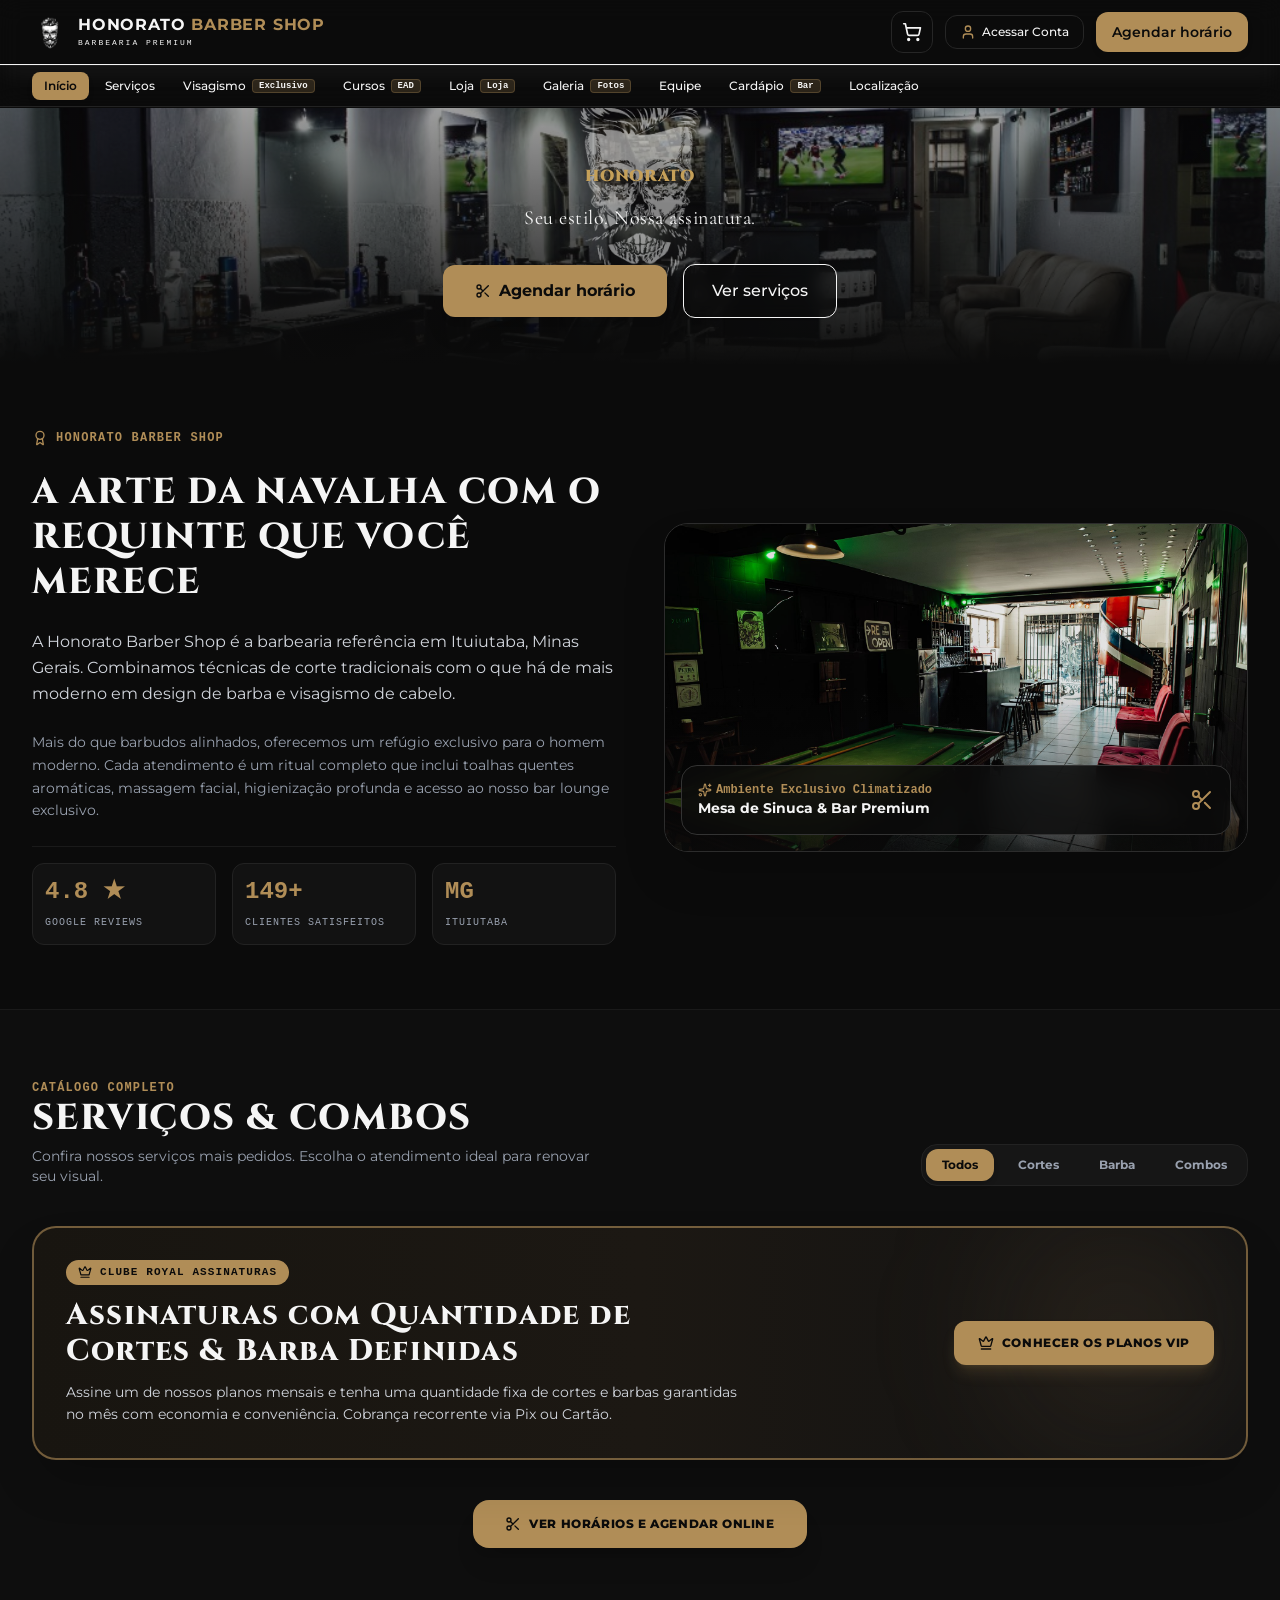
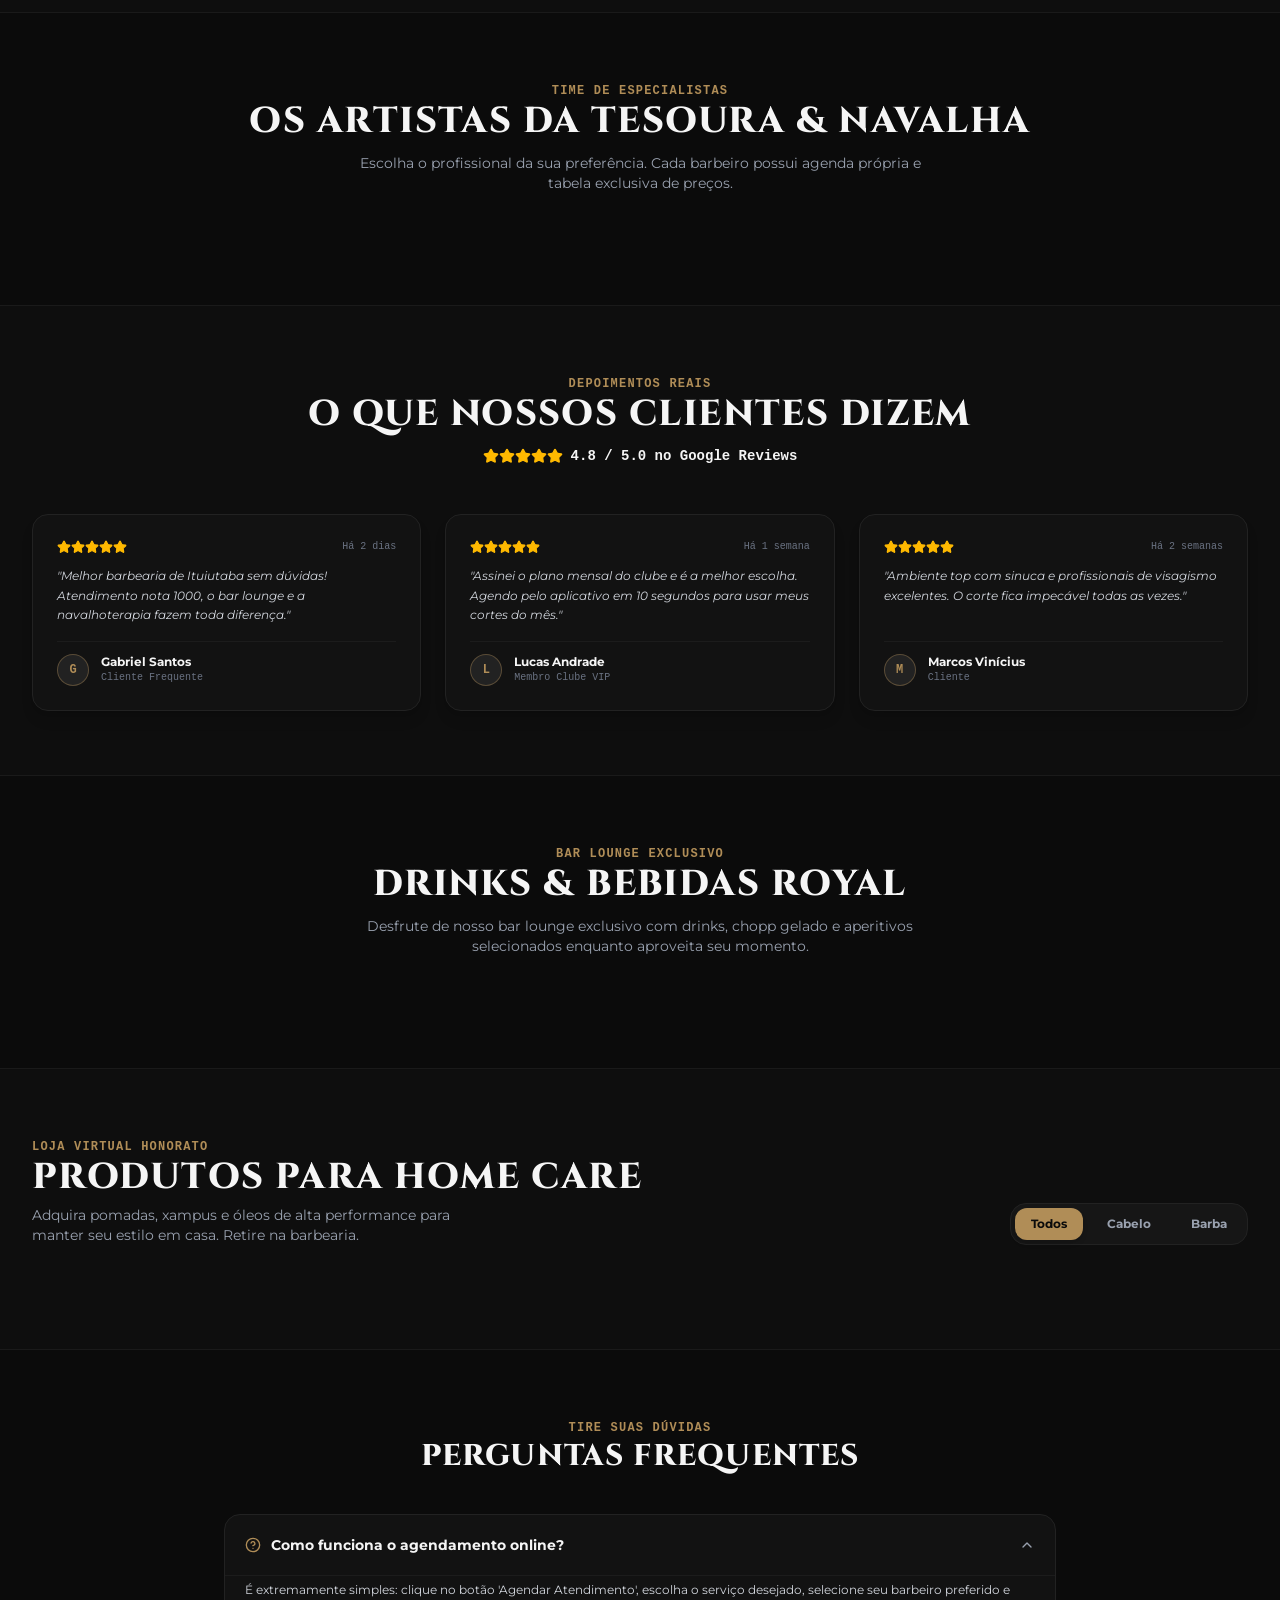
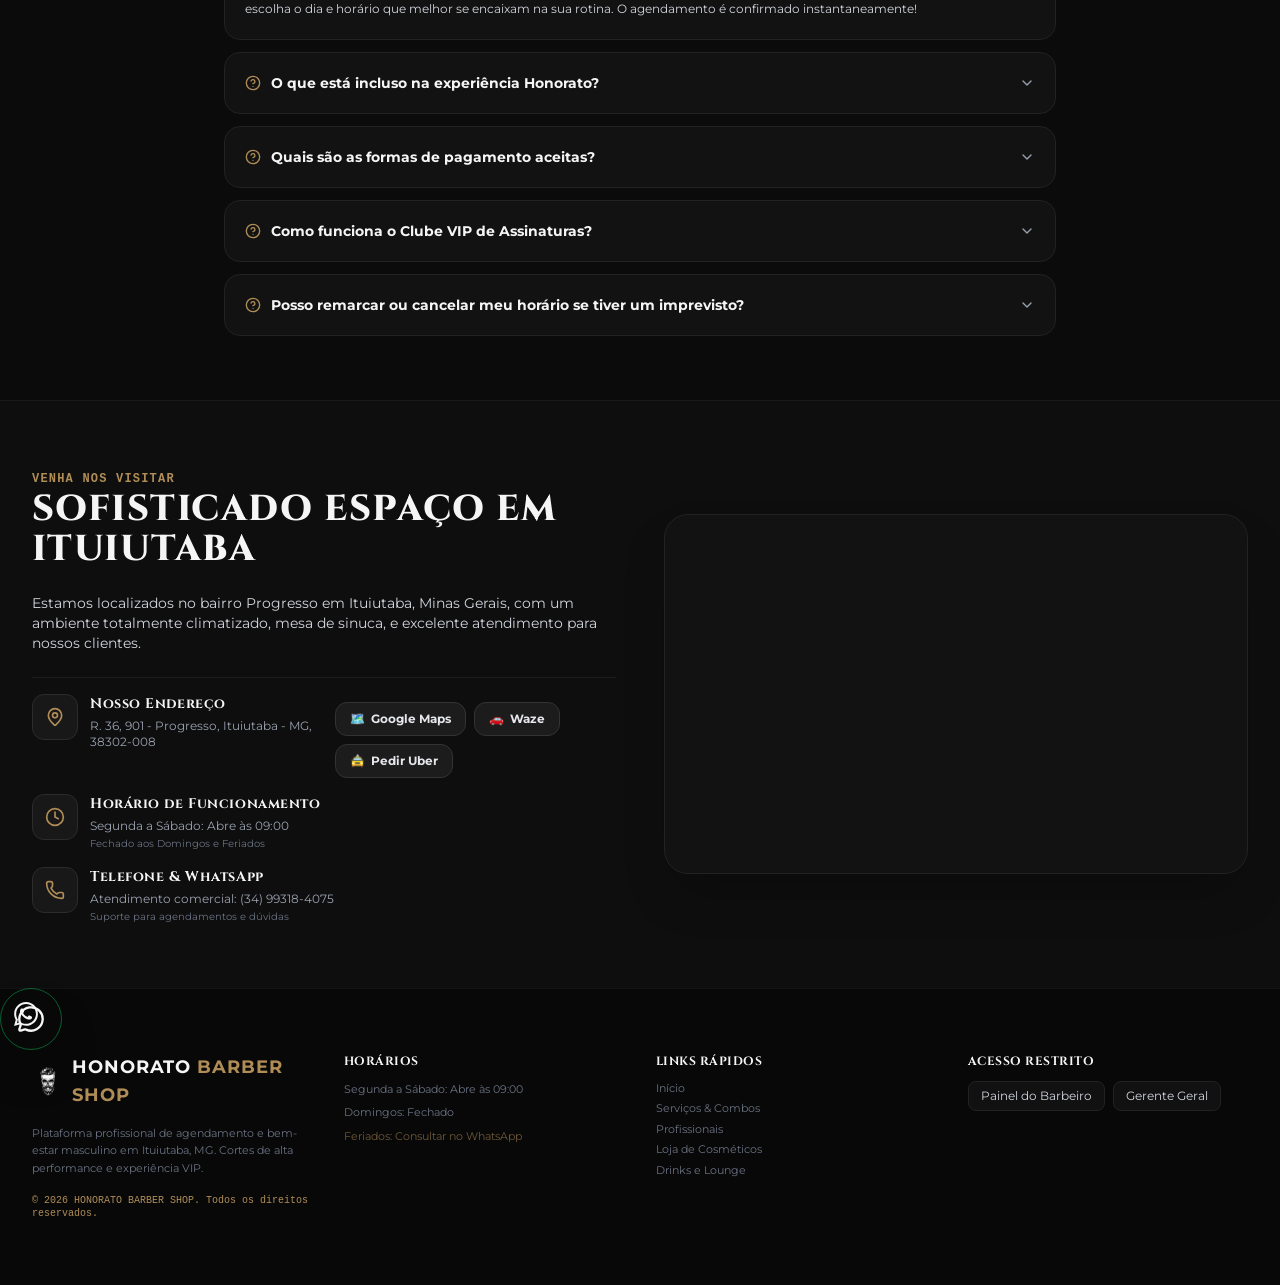
==== commit bfc4d7cf: "feat: honorato bem grande com caveira logo 50% de fundo, foto mais escurecida e ajuste da altura do " ====
--- a/index.html
+++ b/index.html
@@ -69,7 +69,7 @@
       /* Fundo solido fixo no topo do site para o cabecalho no estado inicial */
       #top-header-solid-bg {
         width: 100% !important;
-        height: 128px !important;
+        height: 108px !important;
         background-color: #0B0B0B !important;
         display: block !important;
         position: relative !important;
@@ -77,7 +77,7 @@
       }
       @media (max-width: 640px) {
         #top-header-solid-bg {
-          height: 112px !important;
+          height: 96px !important;
         }
       }
       /* Espacamento do cabecalho duplo garantido para todas as abas fora a home */
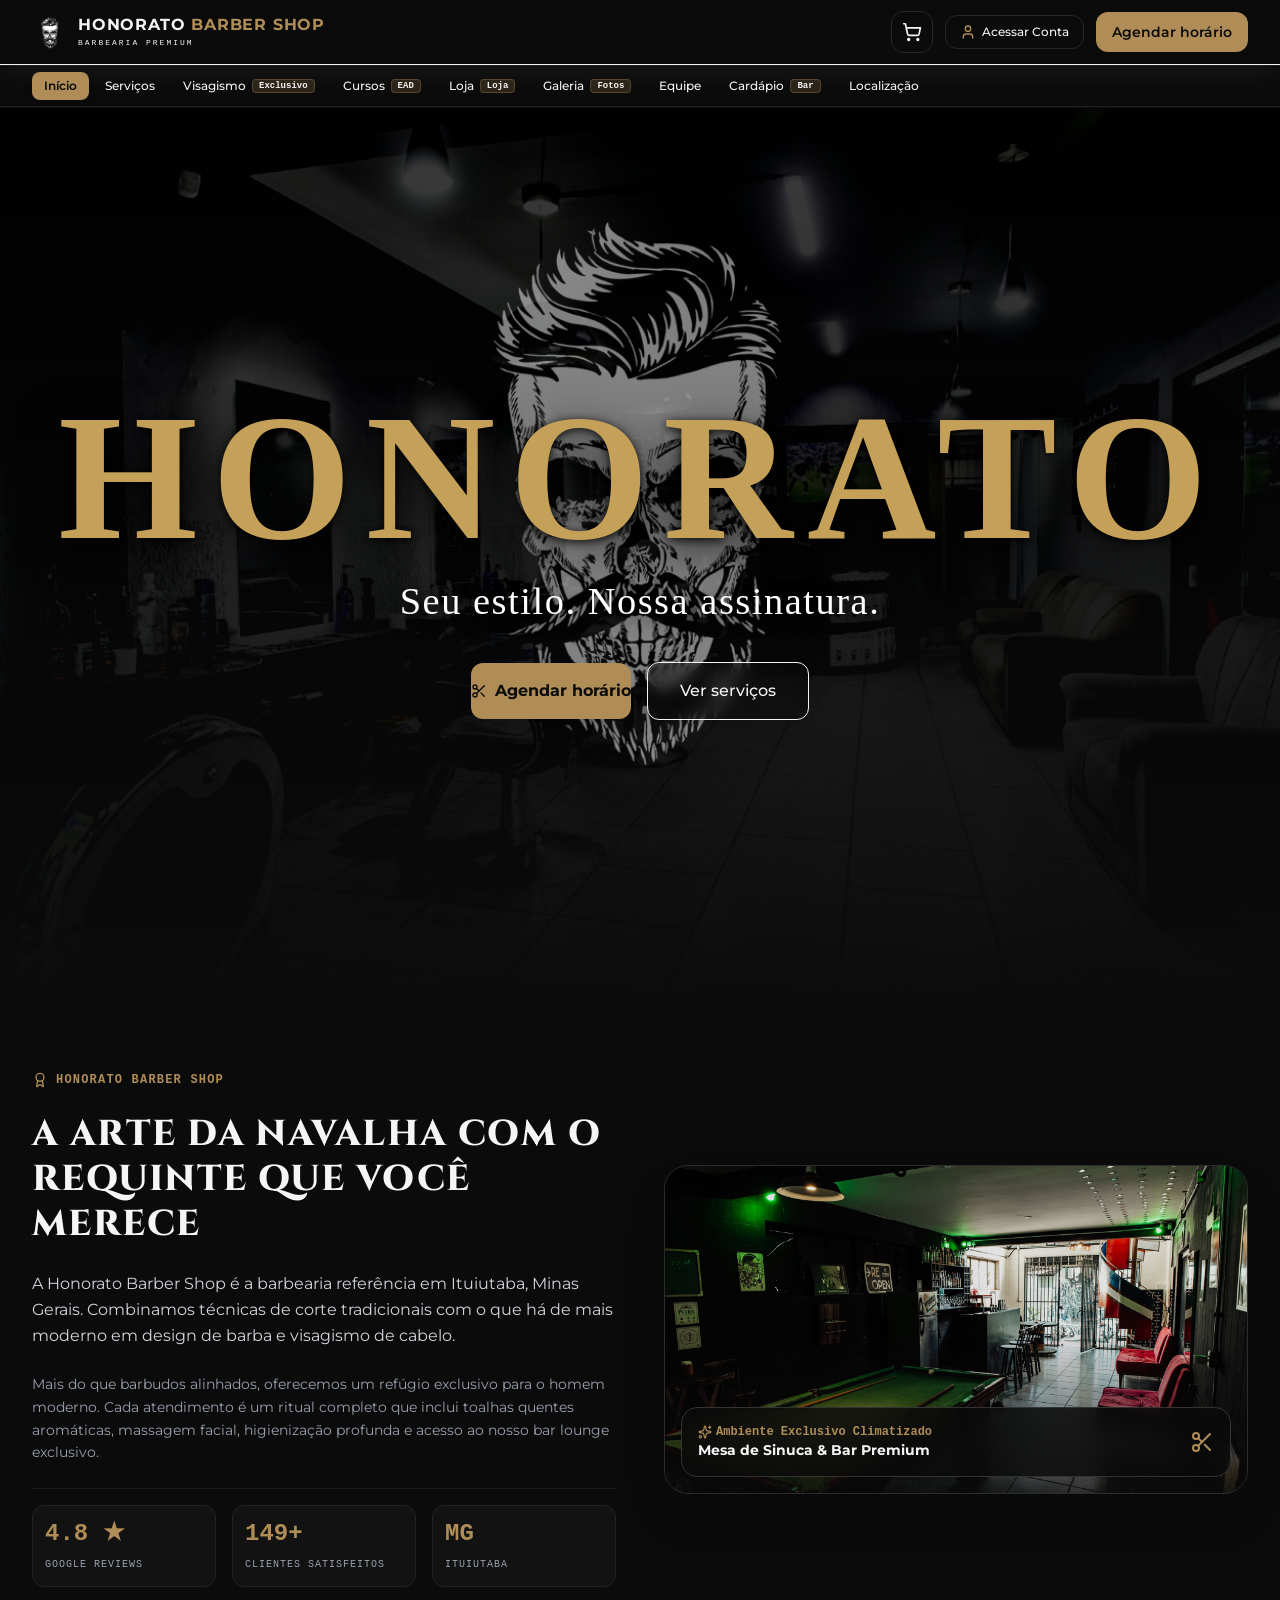
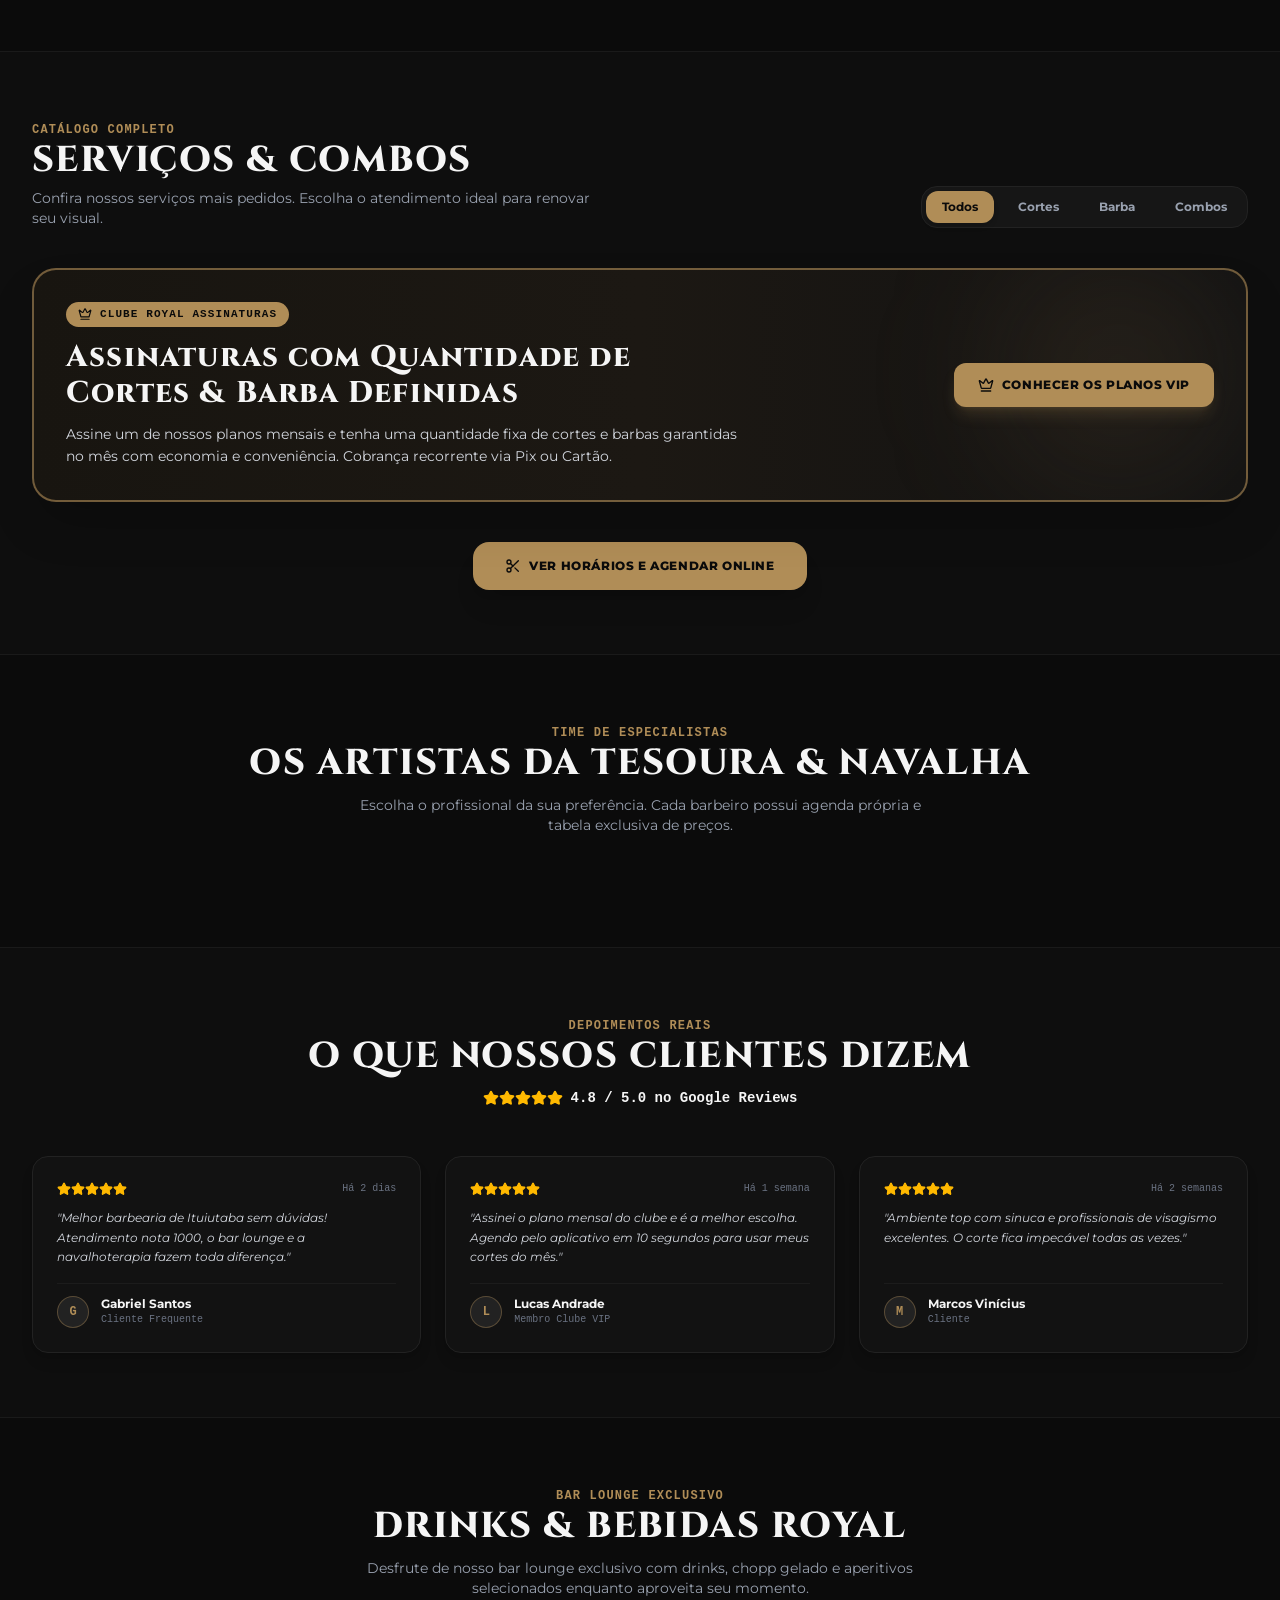
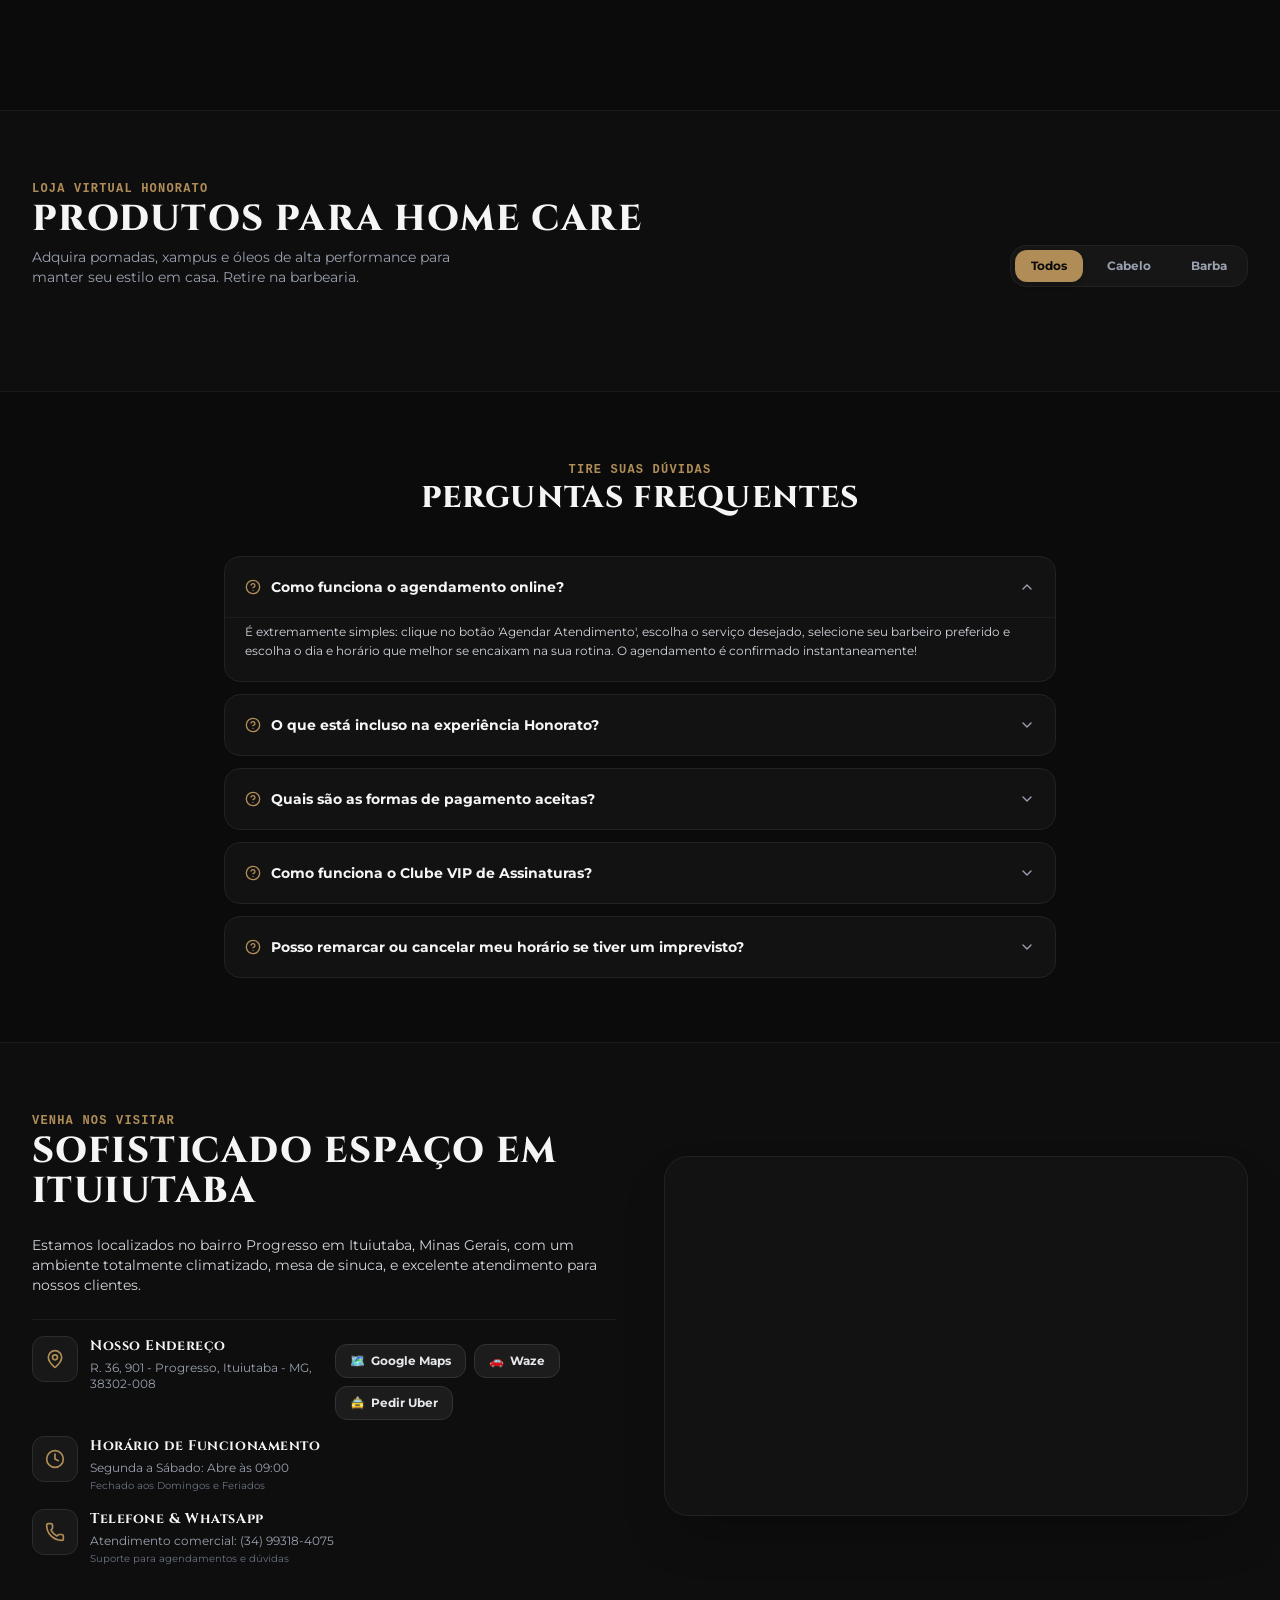
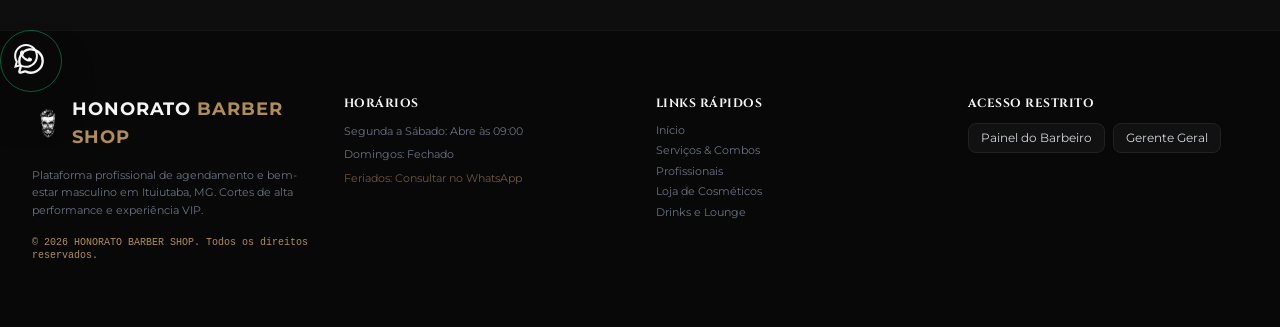
==== commit 487297d6: "feat: aumenta muito o titulo HONORATO e a foto ocupando a tela inteira com clamp e regras css direta" ====
--- a/index.html
+++ b/index.html
@@ -61,6 +61,41 @@
       *, *::before, *::after {
         box-sizing: border-box;
       }
+      /* Hero Gigante: Foto ampla de tela inteira e Titulo Massivo */
+      #hero {
+        min-height: 100vh !important;
+        position: relative !important;
+        display: flex !important;
+        align-items: center !important;
+        justify-content: center !important;
+      }
+      .hero-giant-title {
+        font-size: clamp(3.8rem, 14vw, 13rem) !important;
+        line-height: 0.92 !important;
+        letter-spacing: 0.08em !important;
+        font-family: serif, 'Cinzel', 'Playfair Display', Georgia, Times, serif !important;
+        font-weight: 900 !important;
+        color: #C5A059 !important;
+        text-shadow: 0 15px 50px rgba(0, 0, 0, 0.95), 0 2px 10px rgba(0, 0, 0, 0.9) !important;
+        display: block !important;
+      }
+      .hero-subtitle {
+        font-size: clamp(1.2rem, 3.2vw, 2.4rem) !important;
+        letter-spacing: 0.04em !important;
+        font-family: serif, 'Cinzel', 'Playfair Display', Georgia, Times, serif !important;
+        font-weight: 500 !important;
+        color: #FFFFFF !important;
+        text-shadow: 0 4px 20px rgba(0, 0, 0, 0.95) !important;
+        display: block !important;
+      }
+      .hero-skull-mask {
+        width: clamp(260px, 48vw, 680px) !important;
+        height: clamp(260px, 48vw, 680px) !important;
+        object-fit: contain !important;
+        opacity: 0.5 !important;
+        pointer-events: none !important;
+        filter: drop-shadow(0 10px 35px rgba(0,0,0,0.85)) !important;
+      }
       /* Efeito vidro fosco do cabecalho com backdrop-blur ativo ao rolar */
       #main-navbar {
         backdrop-filter: blur(12px) !important;
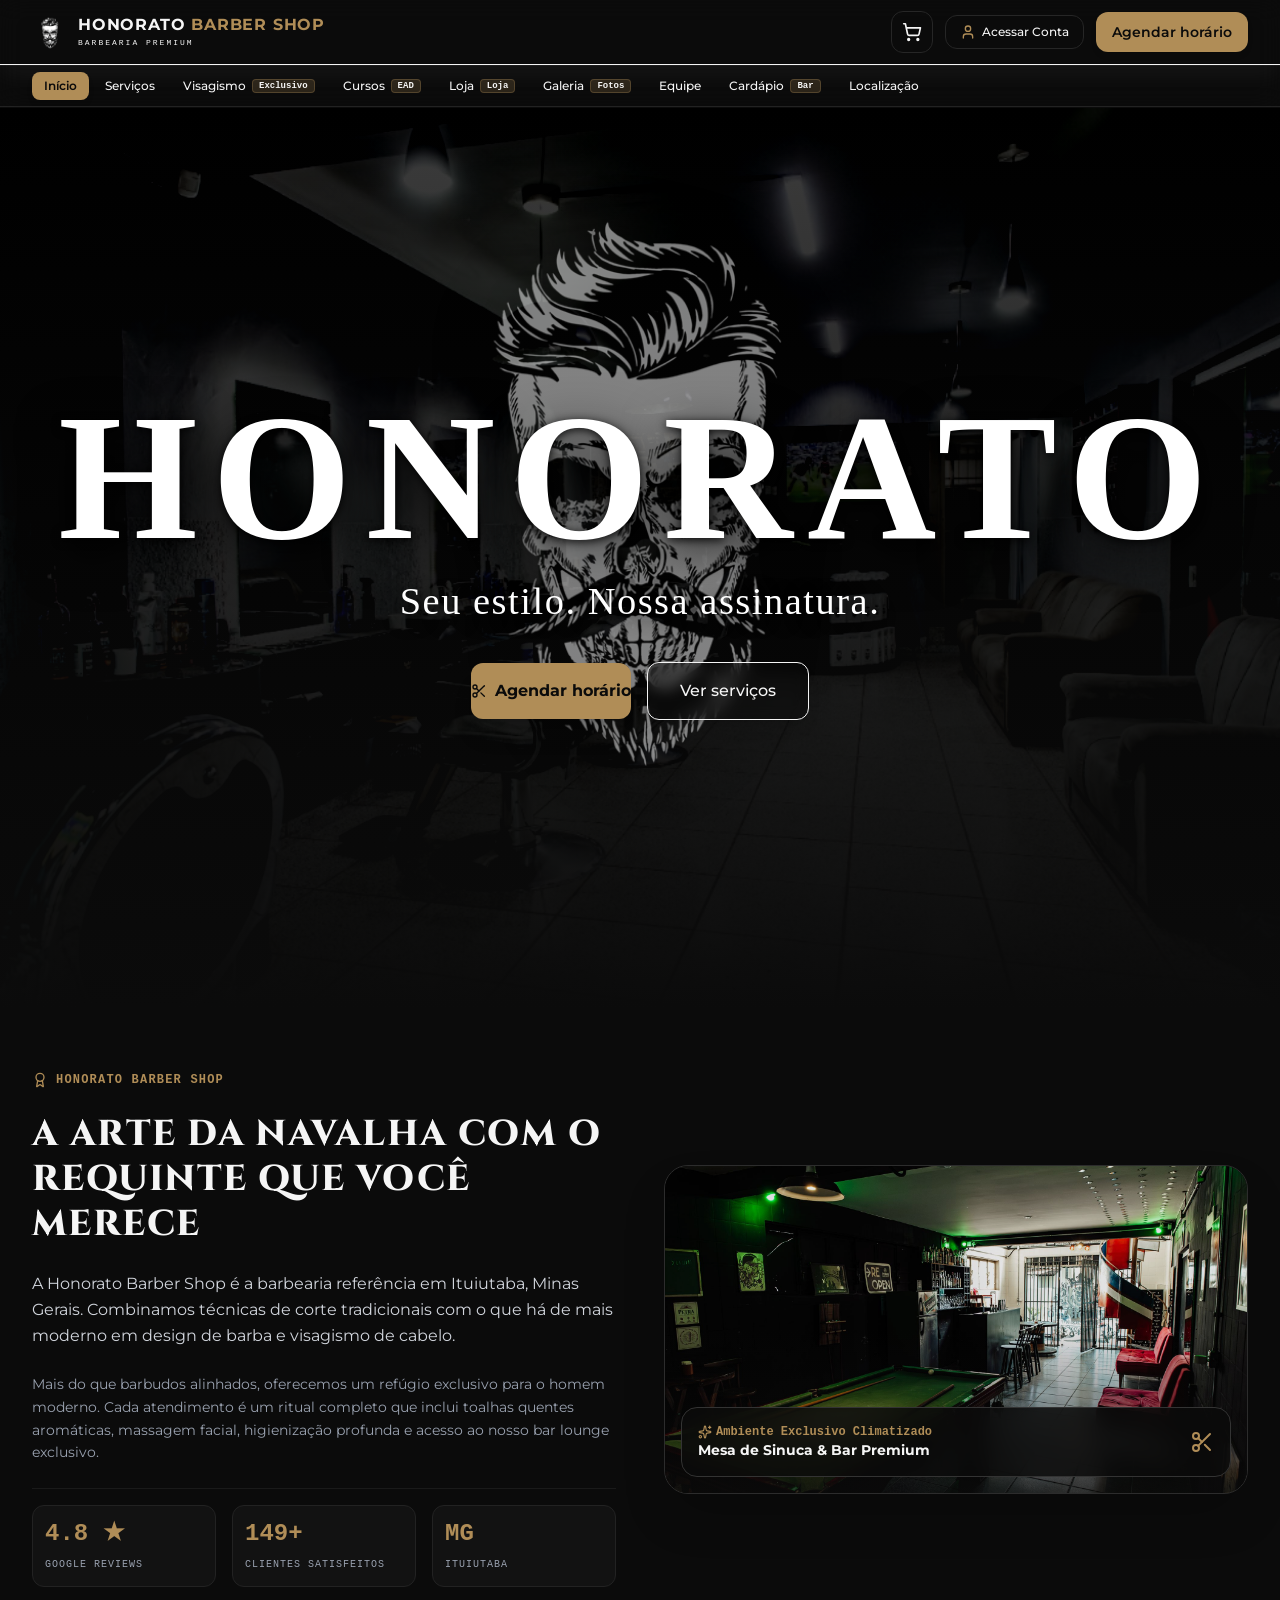
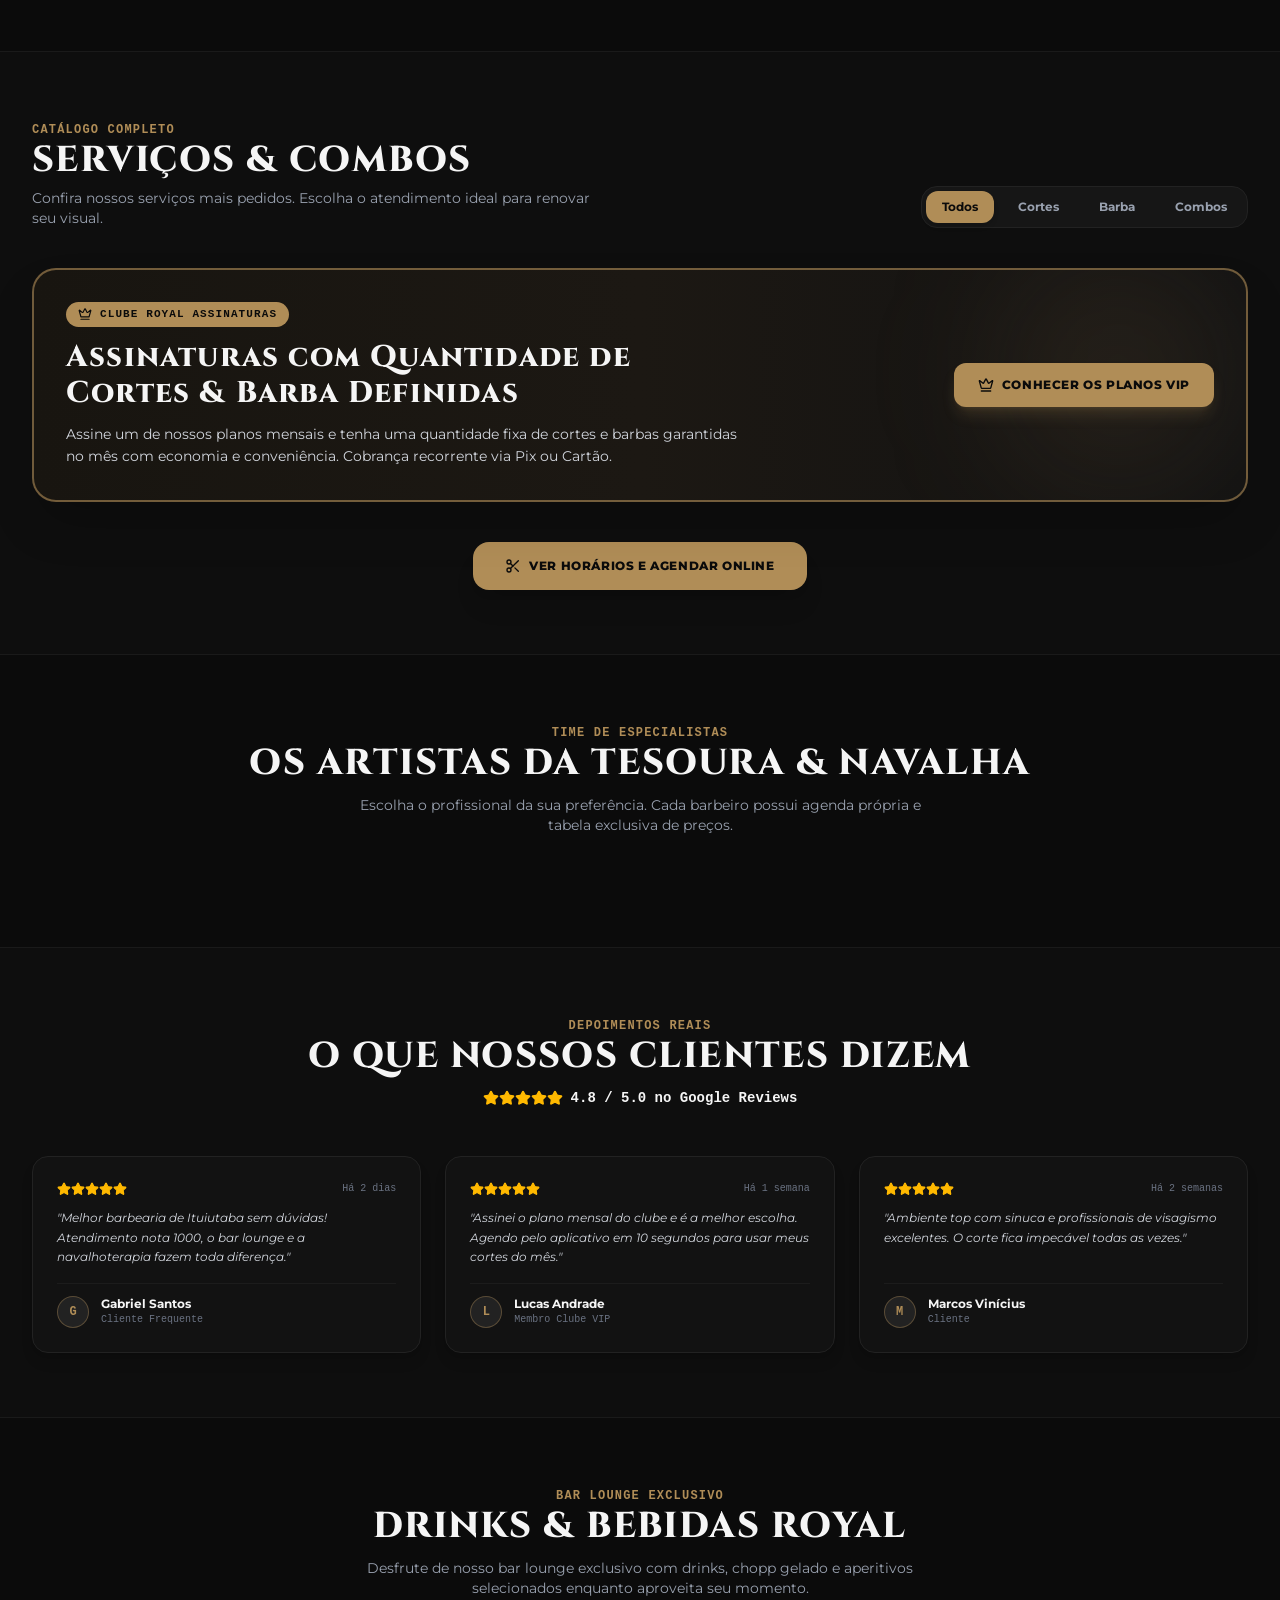
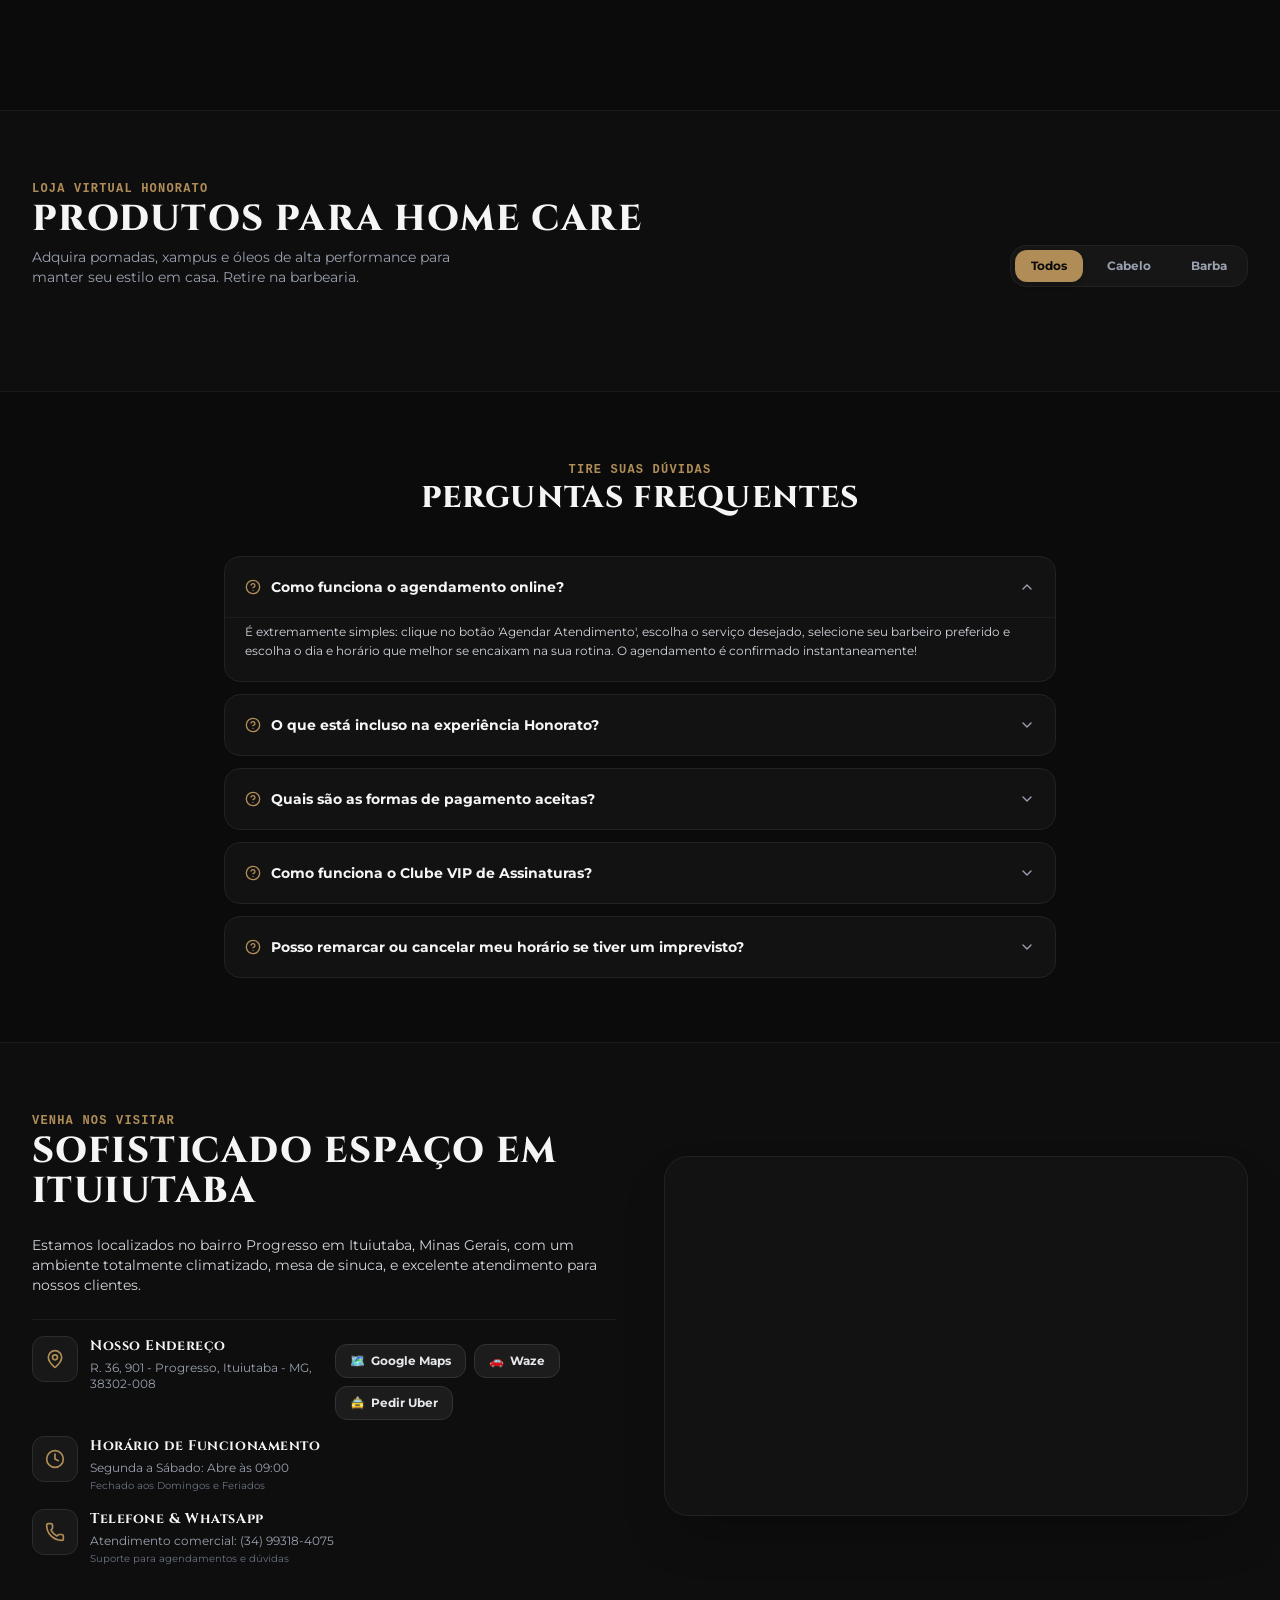
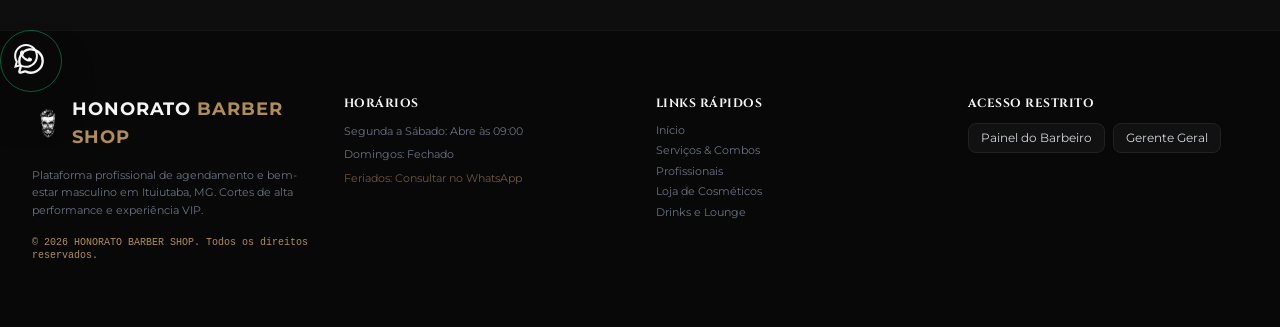
==== commit e3ac7820: "style: altera cor do titulo HONORATO para branco em todos os dispositivos" ====
--- a/index.html
+++ b/index.html
@@ -75,7 +75,7 @@
         letter-spacing: 0.08em !important;
         font-family: serif, 'Cinzel', 'Playfair Display', Georgia, Times, serif !important;
         font-weight: 900 !important;
-        color: #C5A059 !important;
+        color: #FFFFFF !important;
         text-shadow: 0 15px 50px rgba(0, 0, 0, 0.95), 0 2px 10px rgba(0, 0, 0, 0.9) !important;
         display: block !important;
       }
@@ -95,6 +95,40 @@
         opacity: 0.5 !important;
         pointer-events: none !important;
         filter: drop-shadow(0 10px 35px rgba(0,0,0,0.85)) !important;
+      }
+      /* Ajuste especifico para celular: sobe a caveira e o titulo HONORATO sem alterar o computador */
+      @media (max-width: 768px) {
+        #hero {
+          min-height: calc(100svh - 96px) !important;
+          min-height: calc(100vh - 96px) !important;
+          padding-top: 1rem !important;
+          padding-bottom: 2rem !important;
+          align-items: center !important;
+          justify-content: center !important;
+        }
+        .hero-content-container {
+          transform: translateY(-28px) !important;
+        }
+        .hero-title-box {
+          margin-top: 0 !important;
+          margin-bottom: 0.5rem !important;
+        }
+        .hero-skull-mask {
+          width: clamp(230px, 72vw, 360px) !important;
+          height: clamp(230px, 72vw, 360px) !important;
+          top: 45% !important;
+          transform: translate(-50%, -50%) !important;
+        }
+        .hero-giant-title {
+          font-size: clamp(3.2rem, 16vw, 5.2rem) !important;
+        }
+        .hero-subtitle {
+          font-size: clamp(1.05rem, 4.4vw, 1.4rem) !important;
+          margin-top: 0.5rem !important;
+        }
+        .hero-buttons-container {
+          margin-top: 1.5rem !important;
+        }
       }
       /* Efeito vidro fosco do cabecalho com backdrop-blur ativo ao rolar */
       #main-navbar {
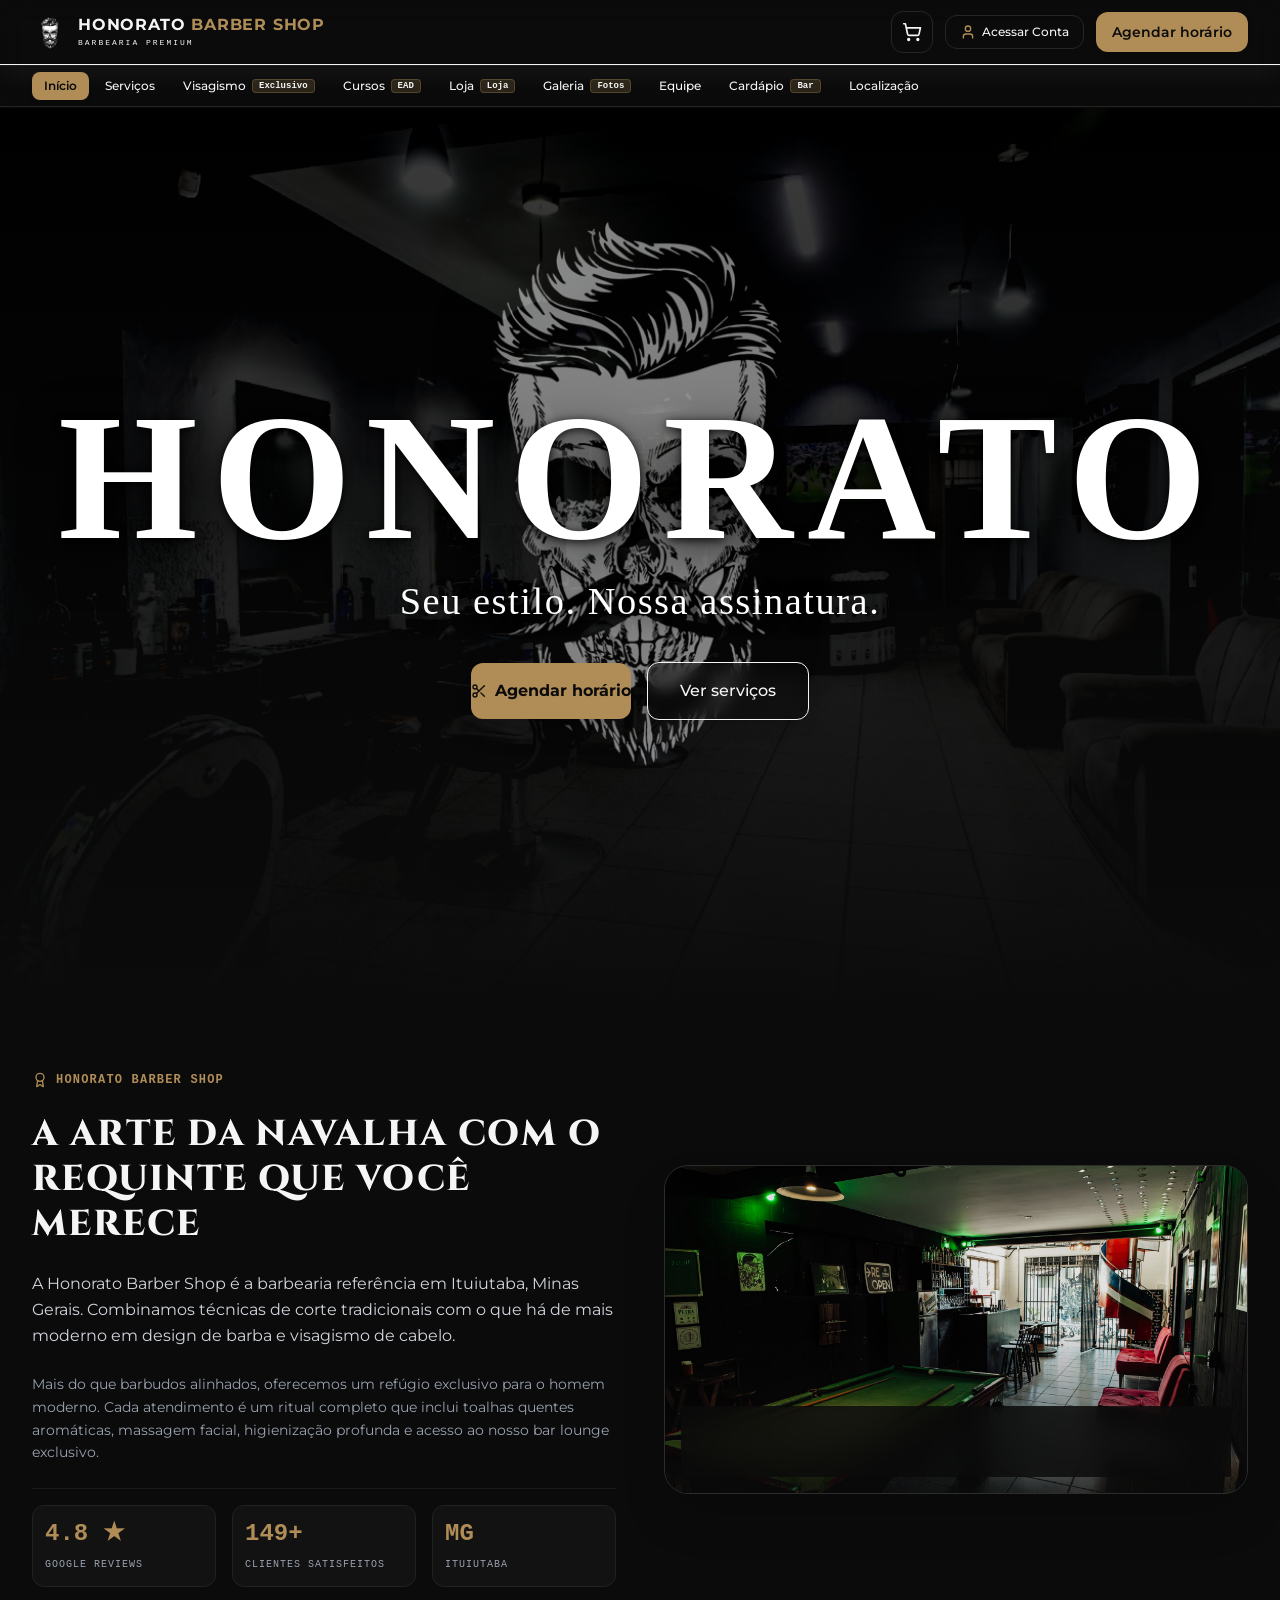
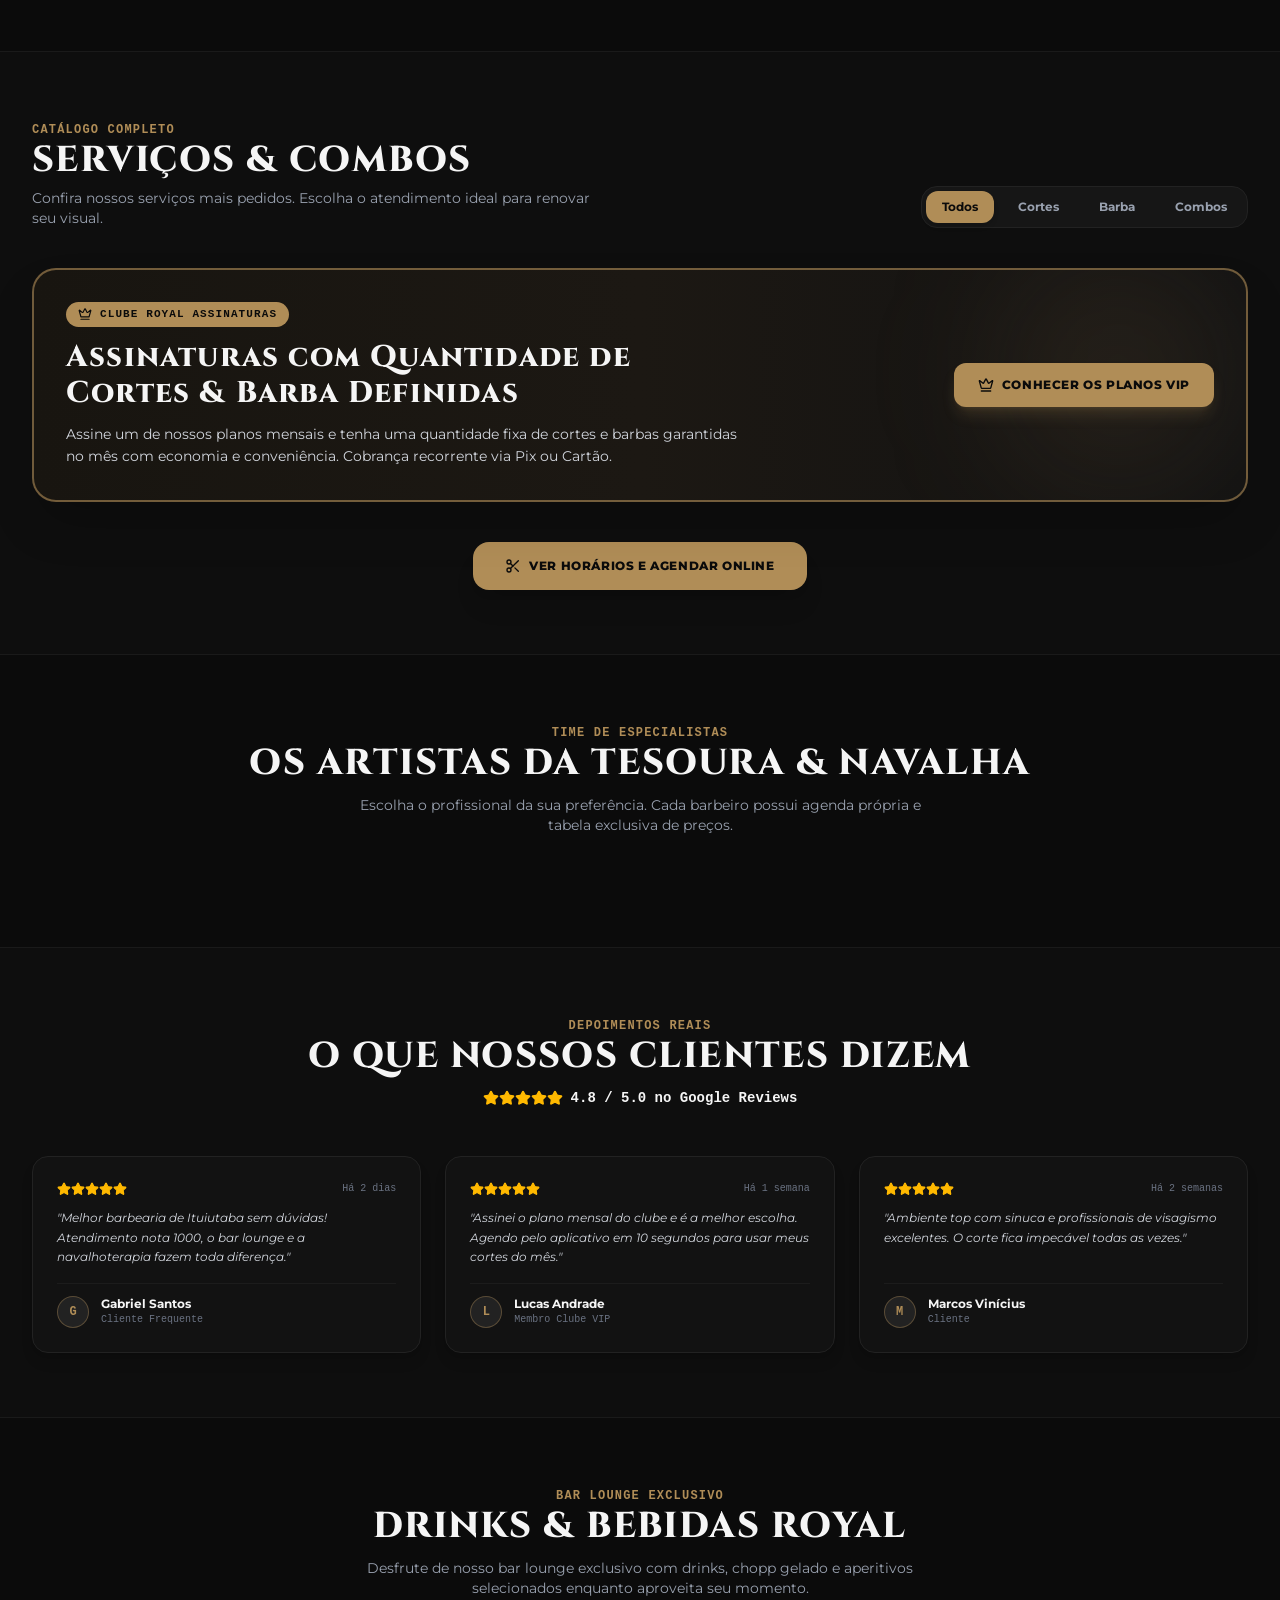
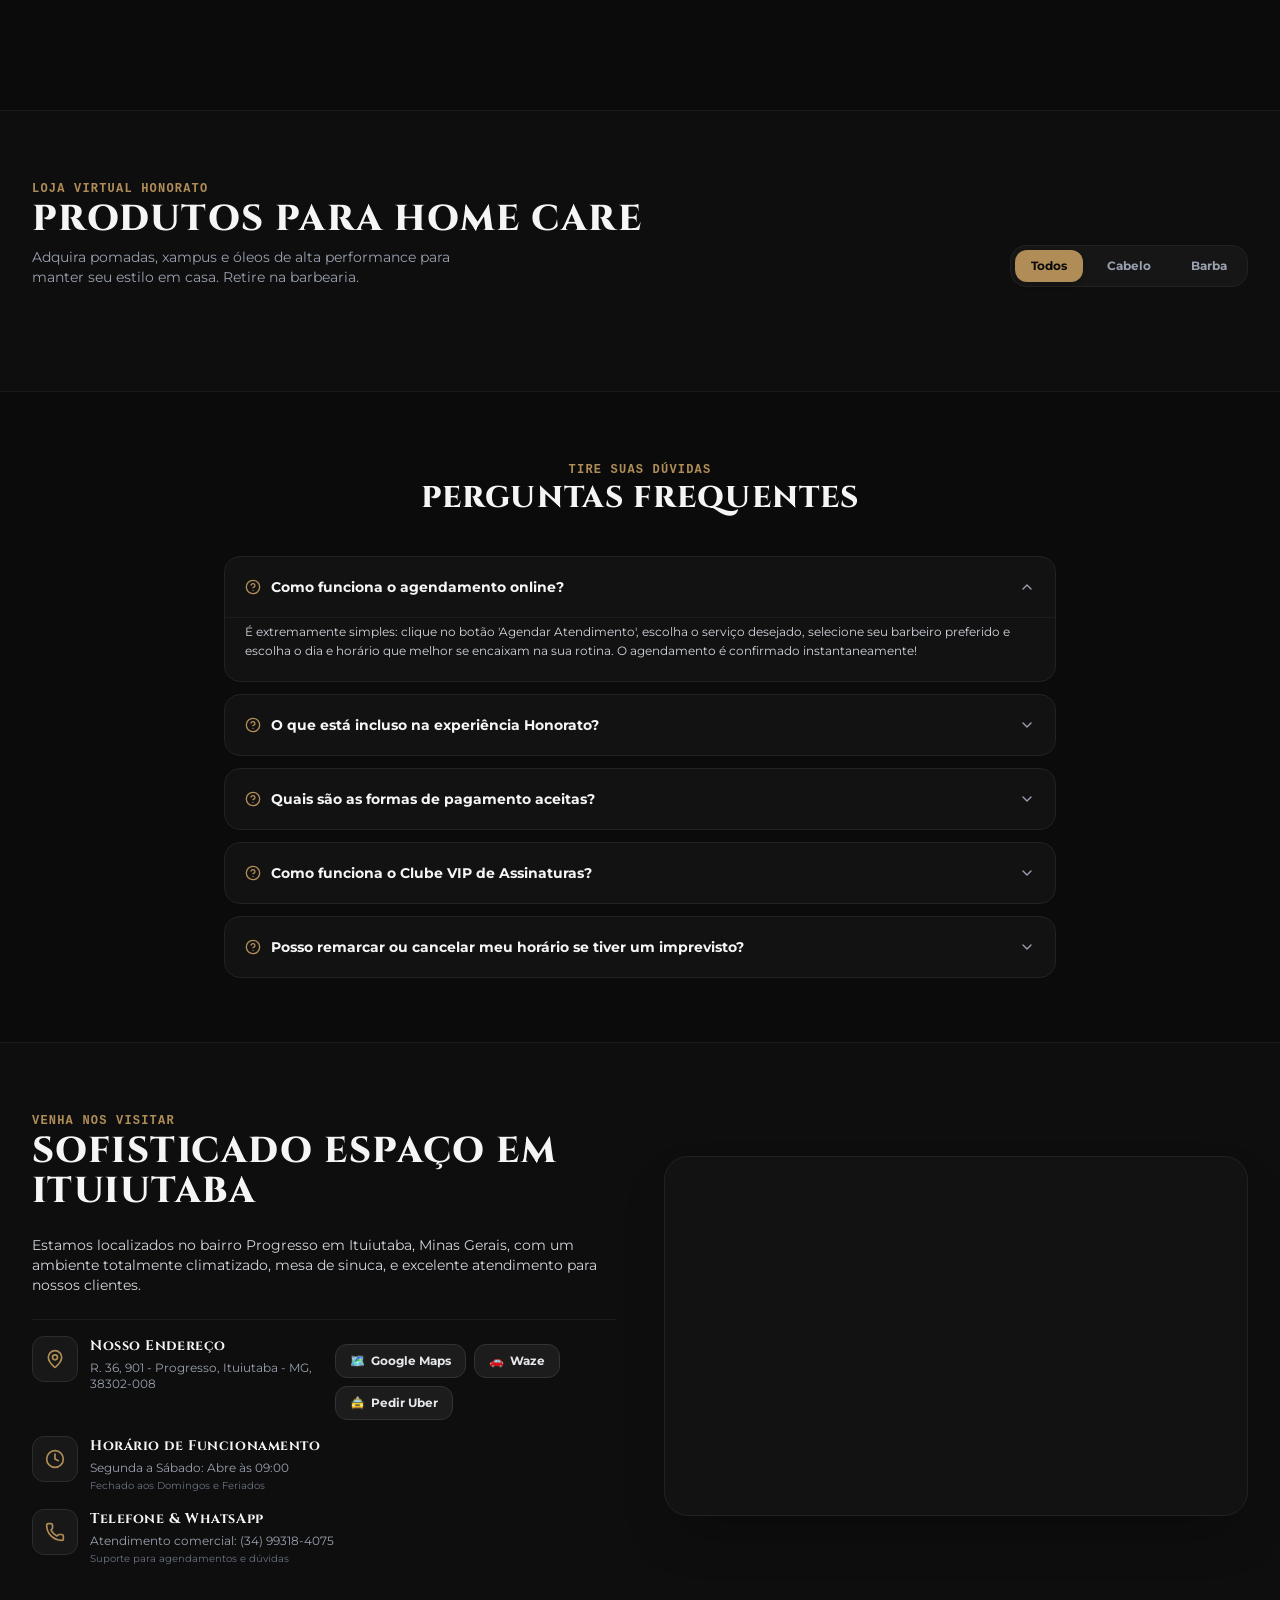
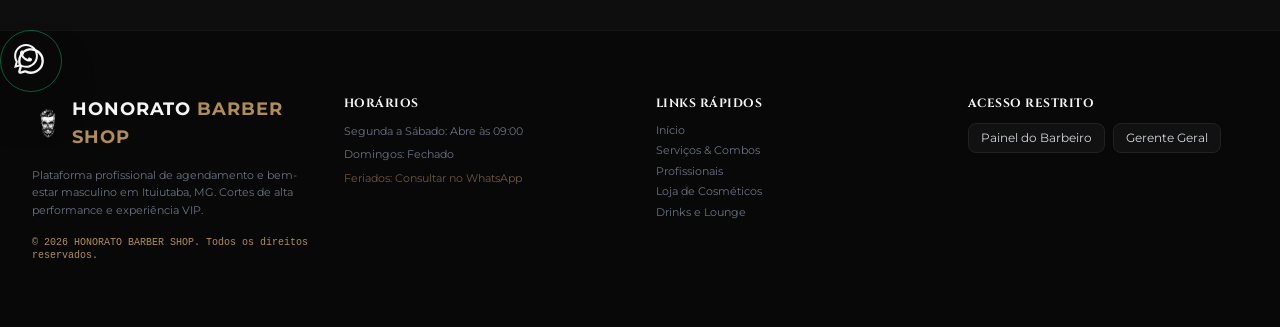
==== commit 420b7a59: "fix: centraliza caveira, ajusta largura de HONORATO no celular e configura PWA full-screen com logo" ====
--- a/index.html
+++ b/index.html
@@ -34,6 +34,8 @@
 
     <!-- Configurações para instalar como App no Celular (PWA) -->
     <link rel="manifest" href="/manifest.json" />
+    <meta name="application-name" content="Honorato Barber Shop" />
+    <meta name="apple-mobile-web-app-title" content="Honorato Barber Shop" />
     <meta name="mobile-web-app-capable" content="yes" />
     <meta name="apple-mobile-web-app-capable" content="yes" />
     <meta name="apple-mobile-web-app-status-bar-style" content="black-translucent" />
@@ -41,6 +43,8 @@
     <link rel="icon" href="/favicon.ico" />
     <link rel="icon" type="image/png" href="/logo.png" />
     <link rel="apple-touch-icon" href="/logo.png" />
+    <link rel="apple-touch-icon" sizes="180x180" href="/logo.png" />
+    <link rel="apple-touch-startup-image" href="/logo.png" />
     <script type="module" crossorigin src="/assets/index-CokOjzJx.js"></script>
     <link rel="stylesheet" crossorigin href="/assets/index-Dwa3IuTV.css">
     <style>
@@ -96,7 +100,7 @@
         pointer-events: none !important;
         filter: drop-shadow(0 10px 35px rgba(0,0,0,0.85)) !important;
       }
-      /* Ajuste especifico para celular: sobe a caveira e o titulo HONORATO sem alterar o computador */
+      /* Ajuste especifico para celular: centraliza perfeitamente a caveira, evita corte nas bordas e sobe o conteudo */
       @media (max-width: 768px) {
         #hero {
           min-height: calc(100svh - 96px) !important;
@@ -107,27 +111,60 @@
           justify-content: center !important;
         }
         .hero-content-container {
-          transform: translateY(-28px) !important;
+          transform: translateY(-22px) !important;
+          width: 100% !important;
+          max-width: 100% !important;
+          padding-left: 12px !important;
+          padding-right: 12px !important;
+          box-sizing: border-box !important;
         }
         .hero-title-box {
+          position: relative !important;
+          width: 100% !important;
+          max-width: 100% !important;
+          display: flex !important;
+          align-items: center !important;
+          justify-content: center !important;
           margin-top: 0 !important;
-          margin-bottom: 0.5rem !important;
+          margin-bottom: 0.4rem !important;
+          padding: 0 !important;
         }
         .hero-skull-mask {
-          width: clamp(230px, 72vw, 360px) !important;
-          height: clamp(230px, 72vw, 360px) !important;
-          top: 45% !important;
+          position: absolute !important;
+          left: 50% !important;
+          top: 50% !important;
           transform: translate(-50%, -50%) !important;
+          width: clamp(200px, 58vw, 290px) !important;
+          height: clamp(200px, 58vw, 290px) !important;
+          max-width: 85vw !important;
+          margin: 0 !important;
+          pointer-events: none !important;
+          z-index: 0 !important;
         }
         .hero-giant-title {
-          font-size: clamp(3.2rem, 16vw, 5.2rem) !important;
+          font-size: clamp(2.15rem, 10.6vw, 3.4rem) !important;
+          letter-spacing: 0.02em !important;
+          line-height: 1 !important;
+          white-space: nowrap !important;
+          width: auto !important;
+          max-width: 100% !important;
+          text-align: center !important;
+          margin-left: auto !important;
+          margin-right: auto !important;
+          padding: 0 4px !important;
+          overflow: visible !important;
         }
         .hero-subtitle {
-          font-size: clamp(1.05rem, 4.4vw, 1.4rem) !important;
-          margin-top: 0.5rem !important;
+          font-size: clamp(0.95rem, 4vw, 1.3rem) !important;
+          margin-top: 0.35rem !important;
+          letter-spacing: 0.02em !important;
+          white-space: nowrap !important;
+          text-align: center !important;
         }
         .hero-buttons-container {
-          margin-top: 1.5rem !important;
+          margin-top: 1.25rem !important;
+          width: 100% !important;
+          max-width: 320px !important;
         }
       }
       /* Efeito vidro fosco do cabecalho com backdrop-blur ativo ao rolar */
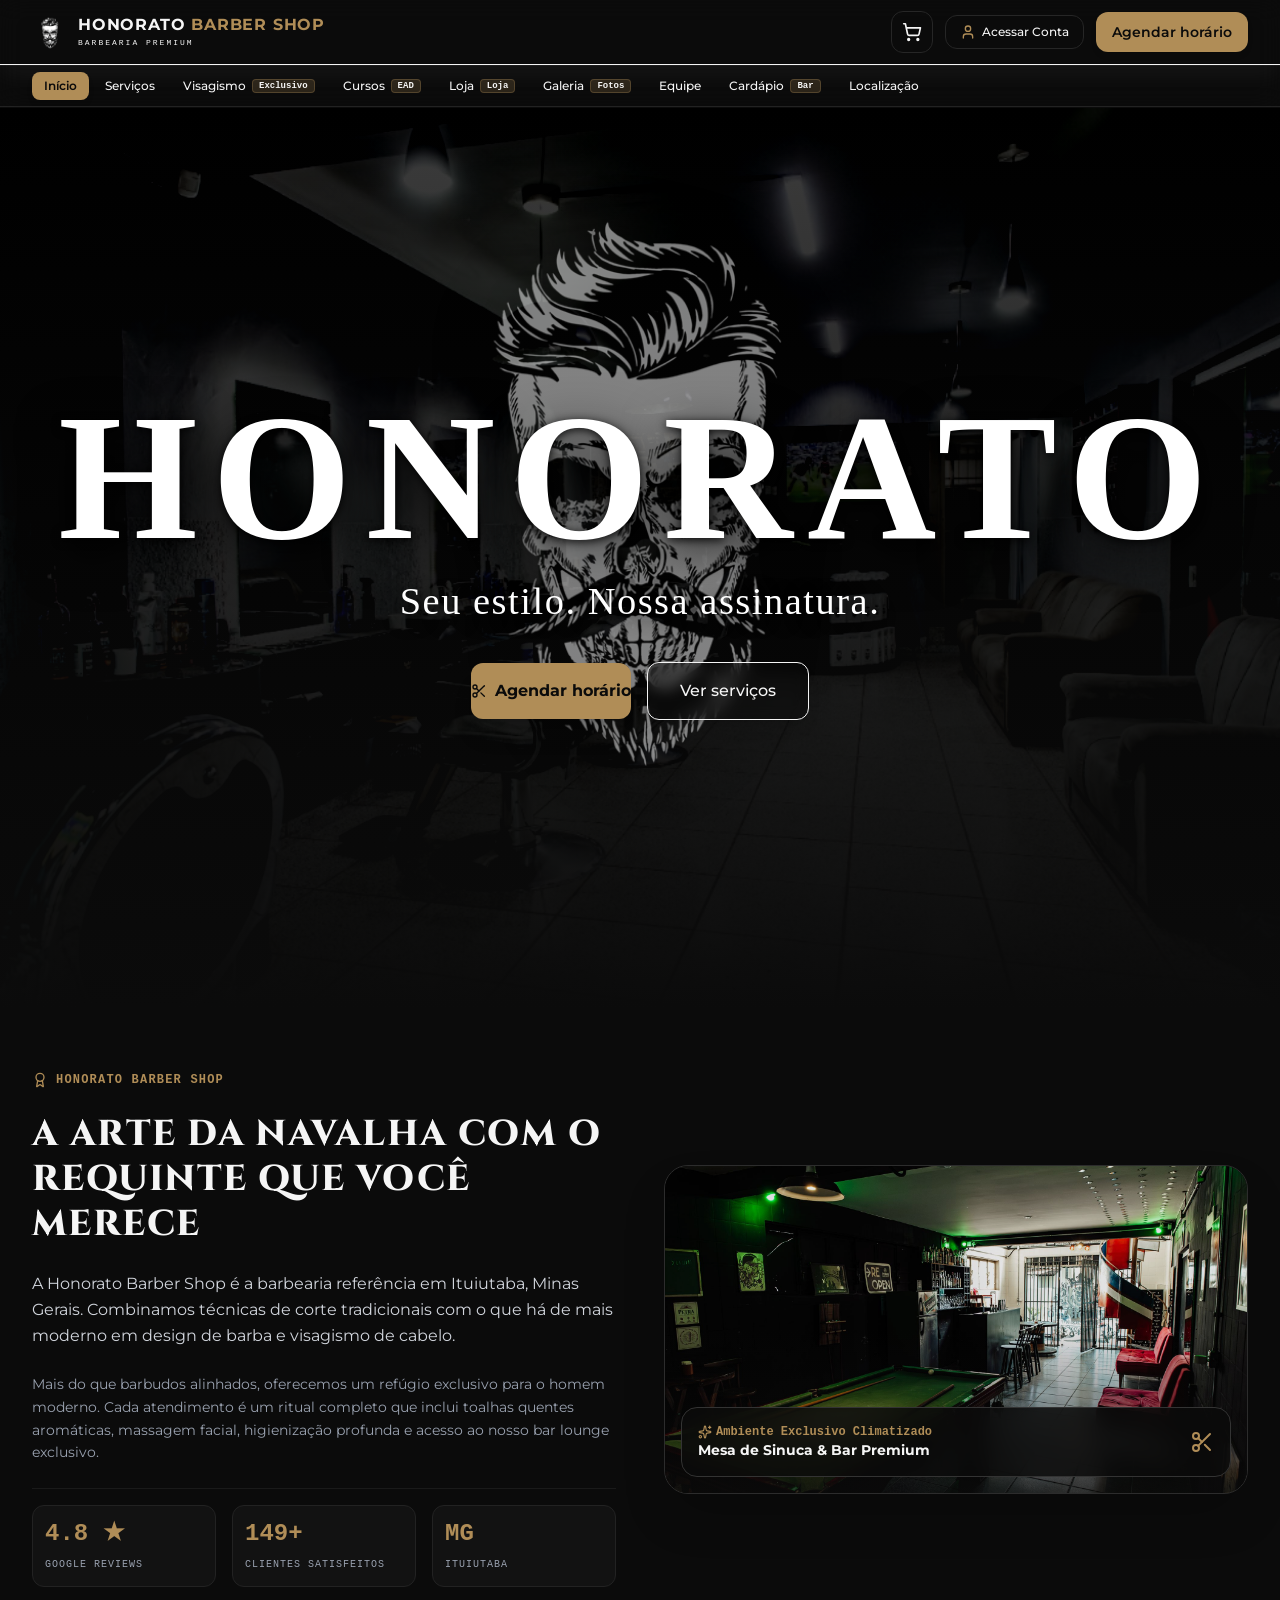
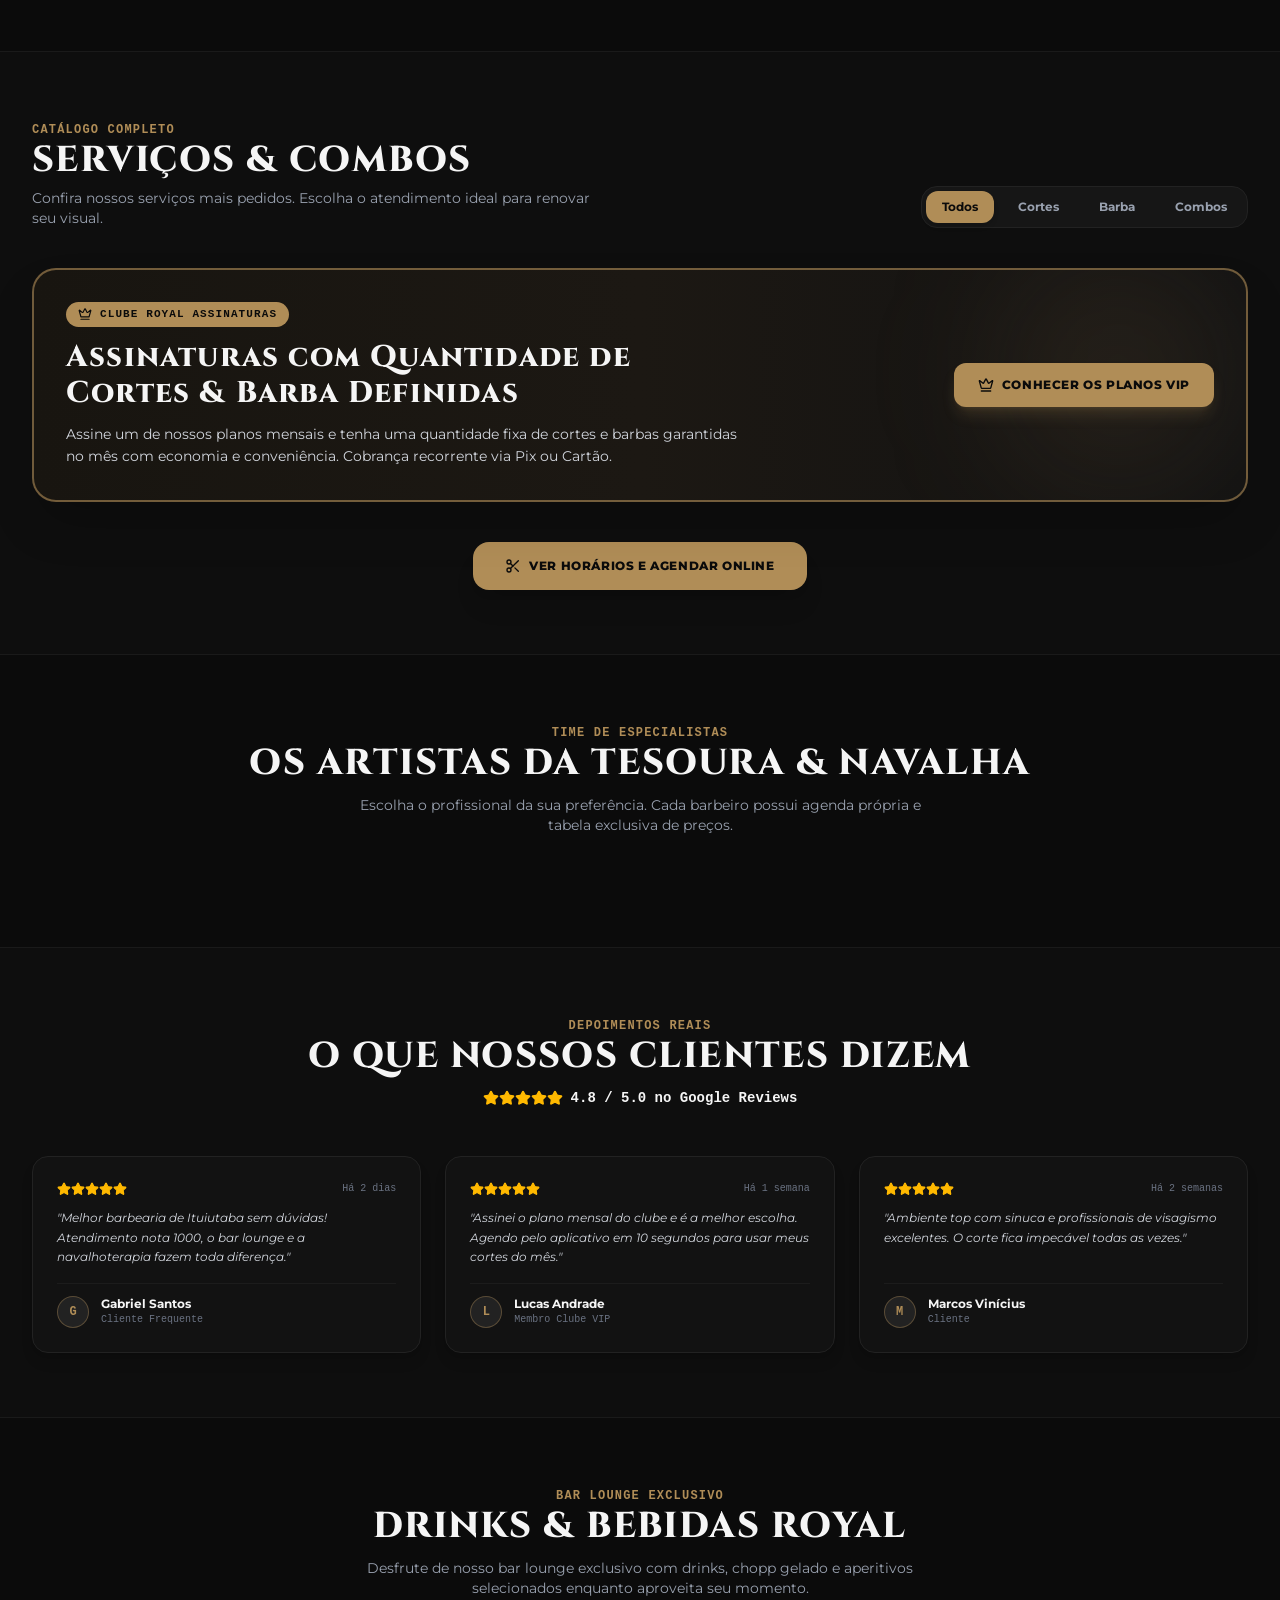
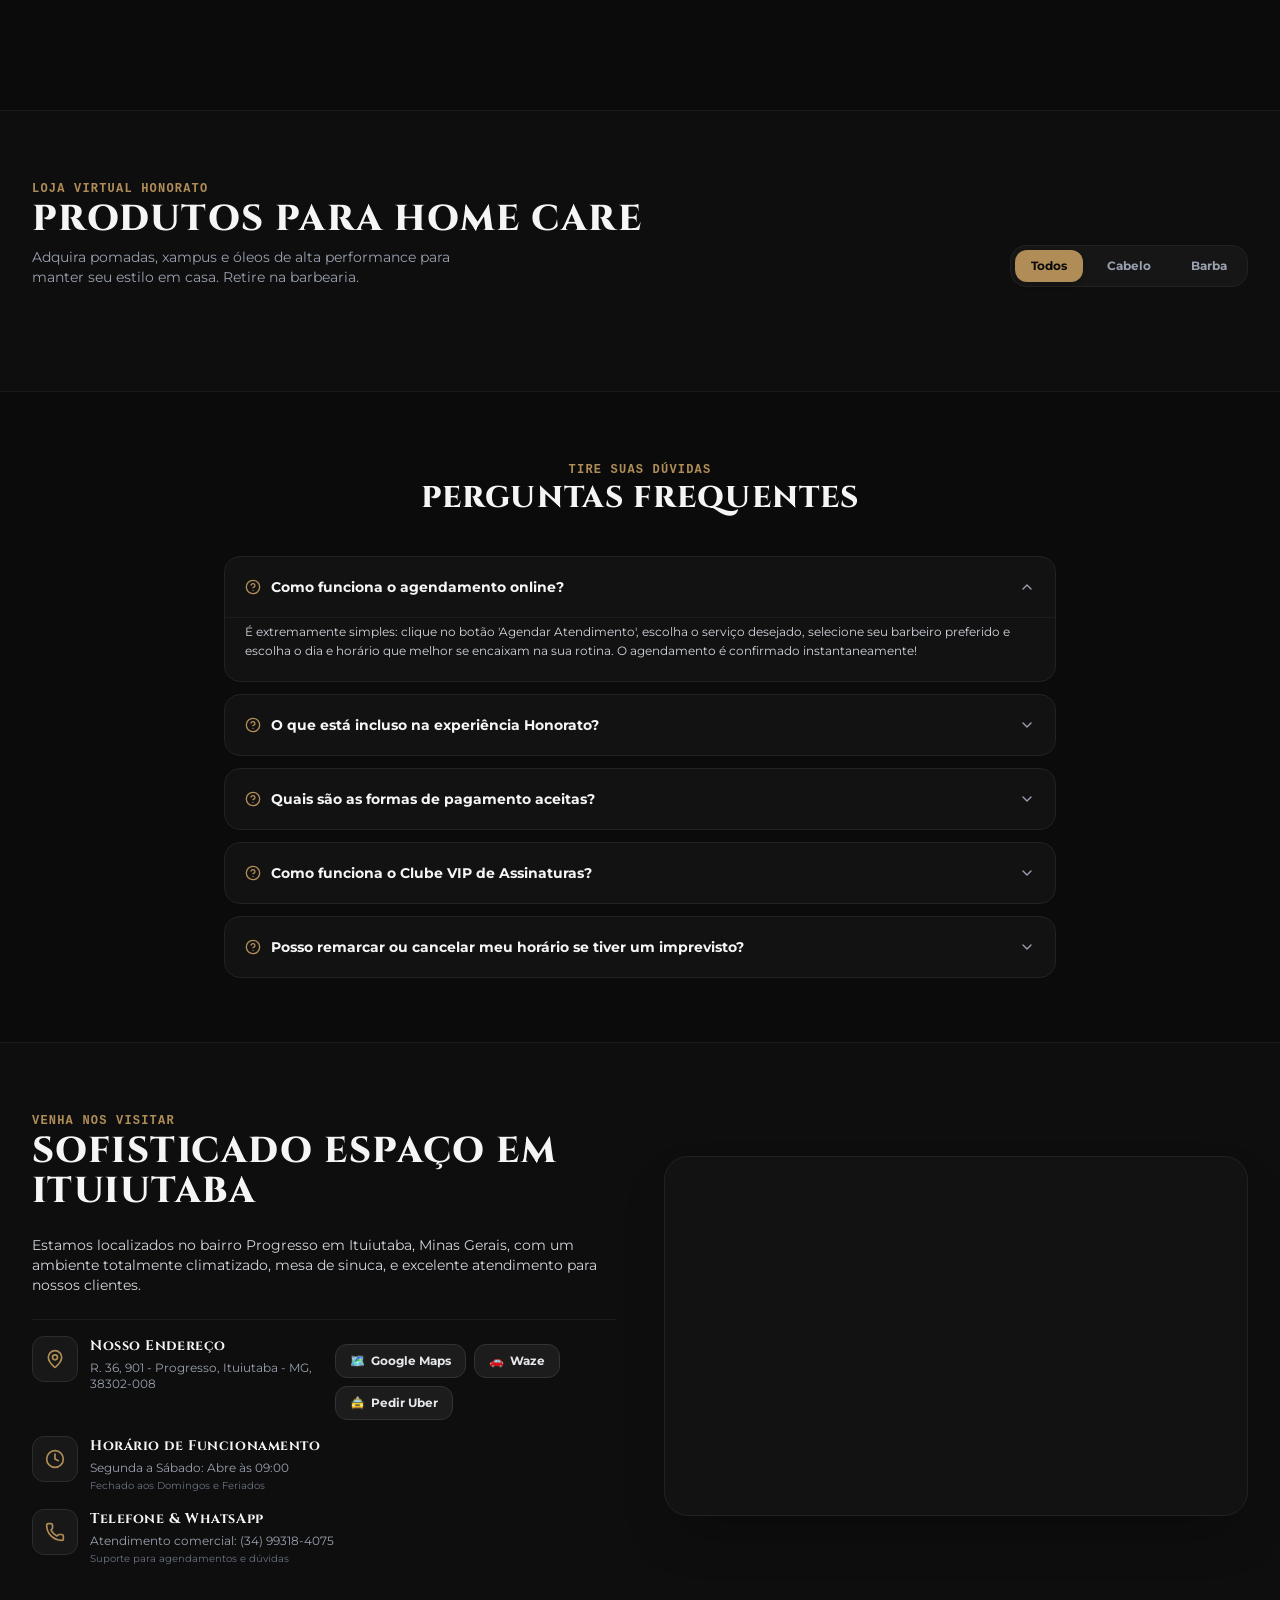
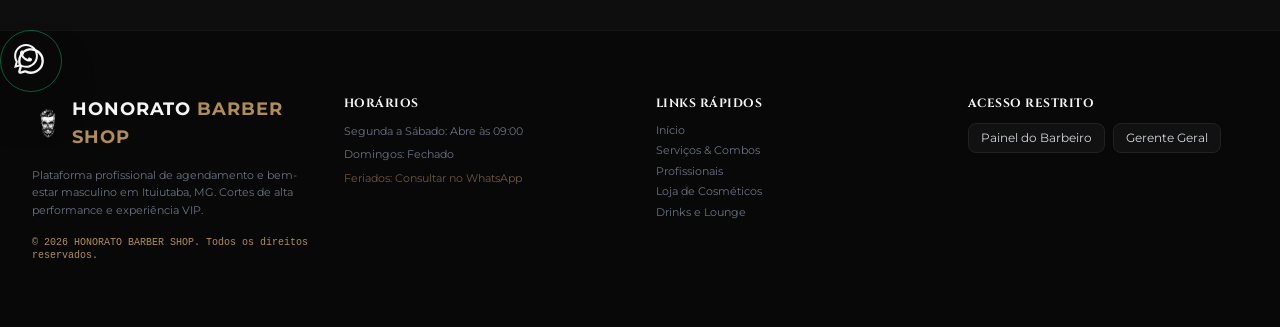
==== commit 9e5342fc: "feat: adiciona service worker PWA, banner de instalacao de app e favicon com a caveira oficial" ====
--- a/index.html
+++ b/index.html
@@ -40,11 +40,11 @@
     <meta name="apple-mobile-web-app-capable" content="yes" />
     <meta name="apple-mobile-web-app-status-bar-style" content="black-translucent" />
     <meta name="theme-color" content="#0B0B0B" />
-    <link rel="icon" href="/favicon.ico" />
-    <link rel="icon" type="image/png" href="/logo.png" />
-    <link rel="apple-touch-icon" href="/logo.png" />
-    <link rel="apple-touch-icon" sizes="180x180" href="/logo.png" />
-    <link rel="apple-touch-startup-image" href="/logo.png" />
+    <link rel="icon" type="image/png" href="/logo.png?v=2" />
+    <link rel="shortcut icon" type="image/png" href="/logo.png?v=2" />
+    <link rel="apple-touch-icon" href="/logo.png?v=2" />
+    <link rel="apple-touch-icon" sizes="180x180" href="/logo.png?v=2" />
+    <link rel="apple-touch-startup-image" href="/logo.png?v=2" />
     <script type="module" crossorigin src="/assets/index-CokOjzJx.js"></script>
     <link rel="stylesheet" crossorigin href="/assets/index-Dwa3IuTV.css">
     <style>
@@ -207,6 +207,85 @@
   </head>
   <body>
     <div id="root"></div>
+
+    <!-- Banner discreto de instalacao do App Honorato Barber Shop -->
+    <div id="pwa-install-banner" style="display:none; position:fixed; bottom:20px; left:16px; right:16px; max-width:400px; margin:0 auto; background:rgba(18,18,18,0.96); border:1px solid #C5A059; border-radius:14px; padding:12px 16px; z-index:999999; backdrop-filter:blur(12px); -webkit-backdrop-filter:blur(12px); box-shadow:0 12px 36px rgba(0,0,0,0.85); align-items:center; justify-content:space-between; gap:12px;">
+      <div style="display:flex; align-items:center; gap:12px;">
+        <img src="/logo.png?v=2" alt="Honorato App" style="width:42px; height:42px; object-fit:contain; border-radius:8px; background:#0B0B0B; padding:3px; border:1px solid rgba(197,160,89,0.3);" />
+        <div style="text-align:left;">
+          <div style="color:#FFFFFF; font-weight:700; font-size:13.5px; line-height:1.2;">Honorato Barber Shop</div>
+          <div style="color:#A1A1AA; font-size:11px;">Instale o app para tela cheia</div>
+        </div>
+      </div>
+      <div style="display:flex; align-items:center; gap:6px;">
+        <button id="pwa-install-btn" style="background:#B08D57; color:#000; font-weight:700; font-size:12px; padding:7px 13px; border-radius:8px; border:none; cursor:pointer; white-space:nowrap;">Instalar</button>
+        <button id="pwa-close-btn" style="background:transparent; color:#888; border:none; font-size:18px; cursor:pointer; padding:4px 6px;">✕</button>
+      </div>
+    </div>
+
+    <script>
+      // 1. Registro de Service Worker para PWA (exigido pelo Google Chrome / Android para instalar como app)
+      if ('serviceWorker' in navigator) {
+        window.addEventListener('load', function() {
+          navigator.serviceWorker.register('/sw.js').then(function(reg) {
+            console.log('Service Worker Honorato registrado:', reg.scope);
+          }).catch(function(err) {
+            console.warn('Erro ao registrar Service Worker:', err);
+          });
+        });
+      }
+
+      // 2. Logica de Instalacao do App PWA
+      let deferredPrompt = null;
+      const banner = document.getElementById('pwa-install-banner');
+      const installBtn = document.getElementById('pwa-install-btn');
+      const closeBtn = document.getElementById('pwa-close-btn');
+
+      const isStandalone = window.matchMedia('(display-mode: standalone)').matches || window.navigator.standalone === true;
+      const isDismissed = sessionStorage.getItem('pwa_banner_dismissed') === 'true';
+
+      window.addEventListener('beforeinstallprompt', function(e) {
+        e.preventDefault();
+        deferredPrompt = e;
+        if (!isStandalone && !isDismissed && banner) {
+          banner.style.display = 'flex';
+        }
+      });
+
+      if (installBtn) {
+        installBtn.addEventListener('click', async function() {
+          if (deferredPrompt) {
+            deferredPrompt.prompt();
+            const choiceResult = await deferredPrompt.userChoice;
+            deferredPrompt = null;
+            if (banner) banner.style.display = 'none';
+          } else {
+            // Caso seja iOS Safari (que nao suporta beforeinstallprompt nativo)
+            const isIOS = /iPad|iPhone|iPod/.test(navigator.userAgent) && !window.MSStream;
+            if (isIOS) {
+              alert("Para instalar no seu iPhone: toque no ícone de Compartilhar (botão com quadrado e seta para cima no Safari) e depois em 'Adicionar à Tela de Início'.");
+            } else {
+              alert("Para instalar o app: abra as opções do navegador (três pontinhos no topo) e toque em 'Instalar aplicativo' ou 'Adicionar à tela inicial'.");
+            }
+          }
+        });
+      }
+
+      if (closeBtn && banner) {
+        closeBtn.addEventListener('click', function() {
+          banner.style.display = 'none';
+          sessionStorage.setItem('pwa_banner_dismissed', 'true');
+        });
+      }
+
+      // Exibir tambem no iOS Safari caso ainda nao tenha instalado
+      const isIOS = /iPad|iPhone|iPod/.test(navigator.userAgent) && !window.MSStream;
+      if (isIOS && !isStandalone && !isDismissed && banner) {
+        setTimeout(function() {
+          banner.style.display = 'flex';
+        }, 2500);
+      }
+    </script>
   </body>
 </html>
 
